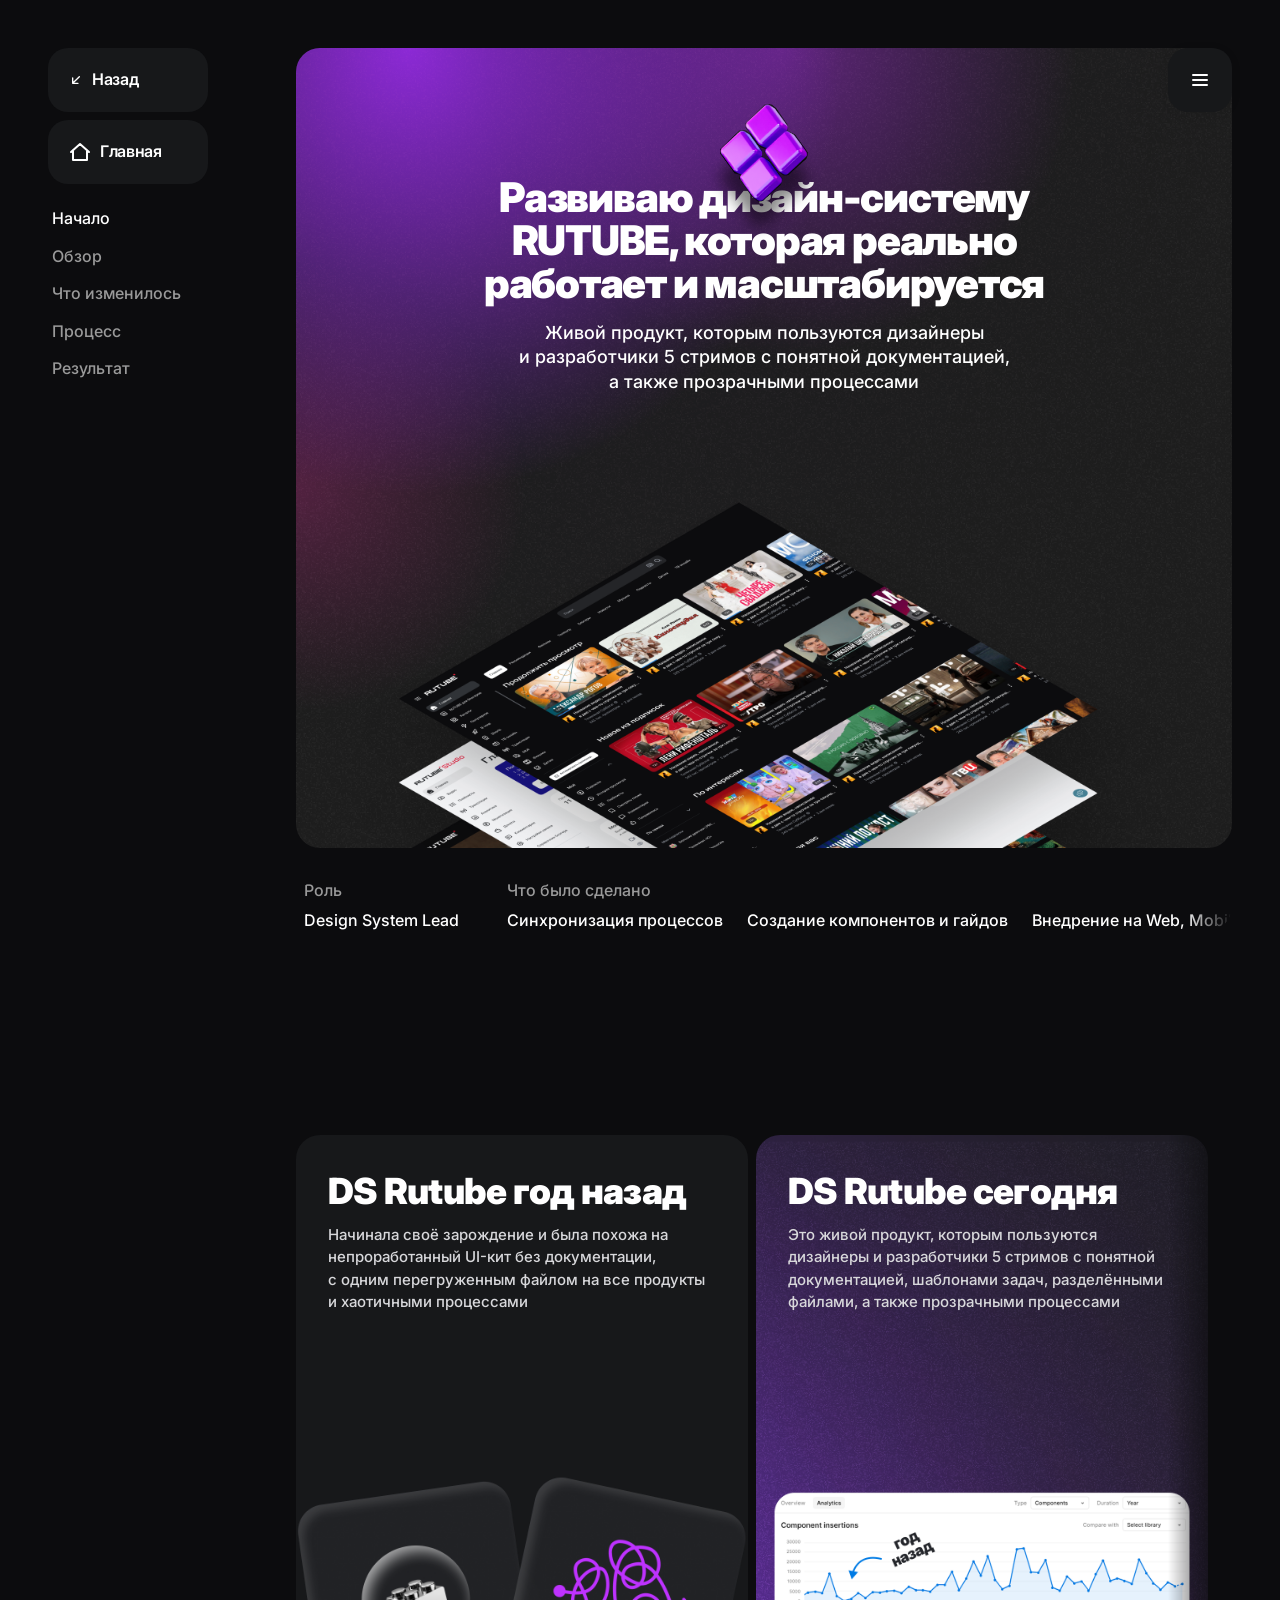
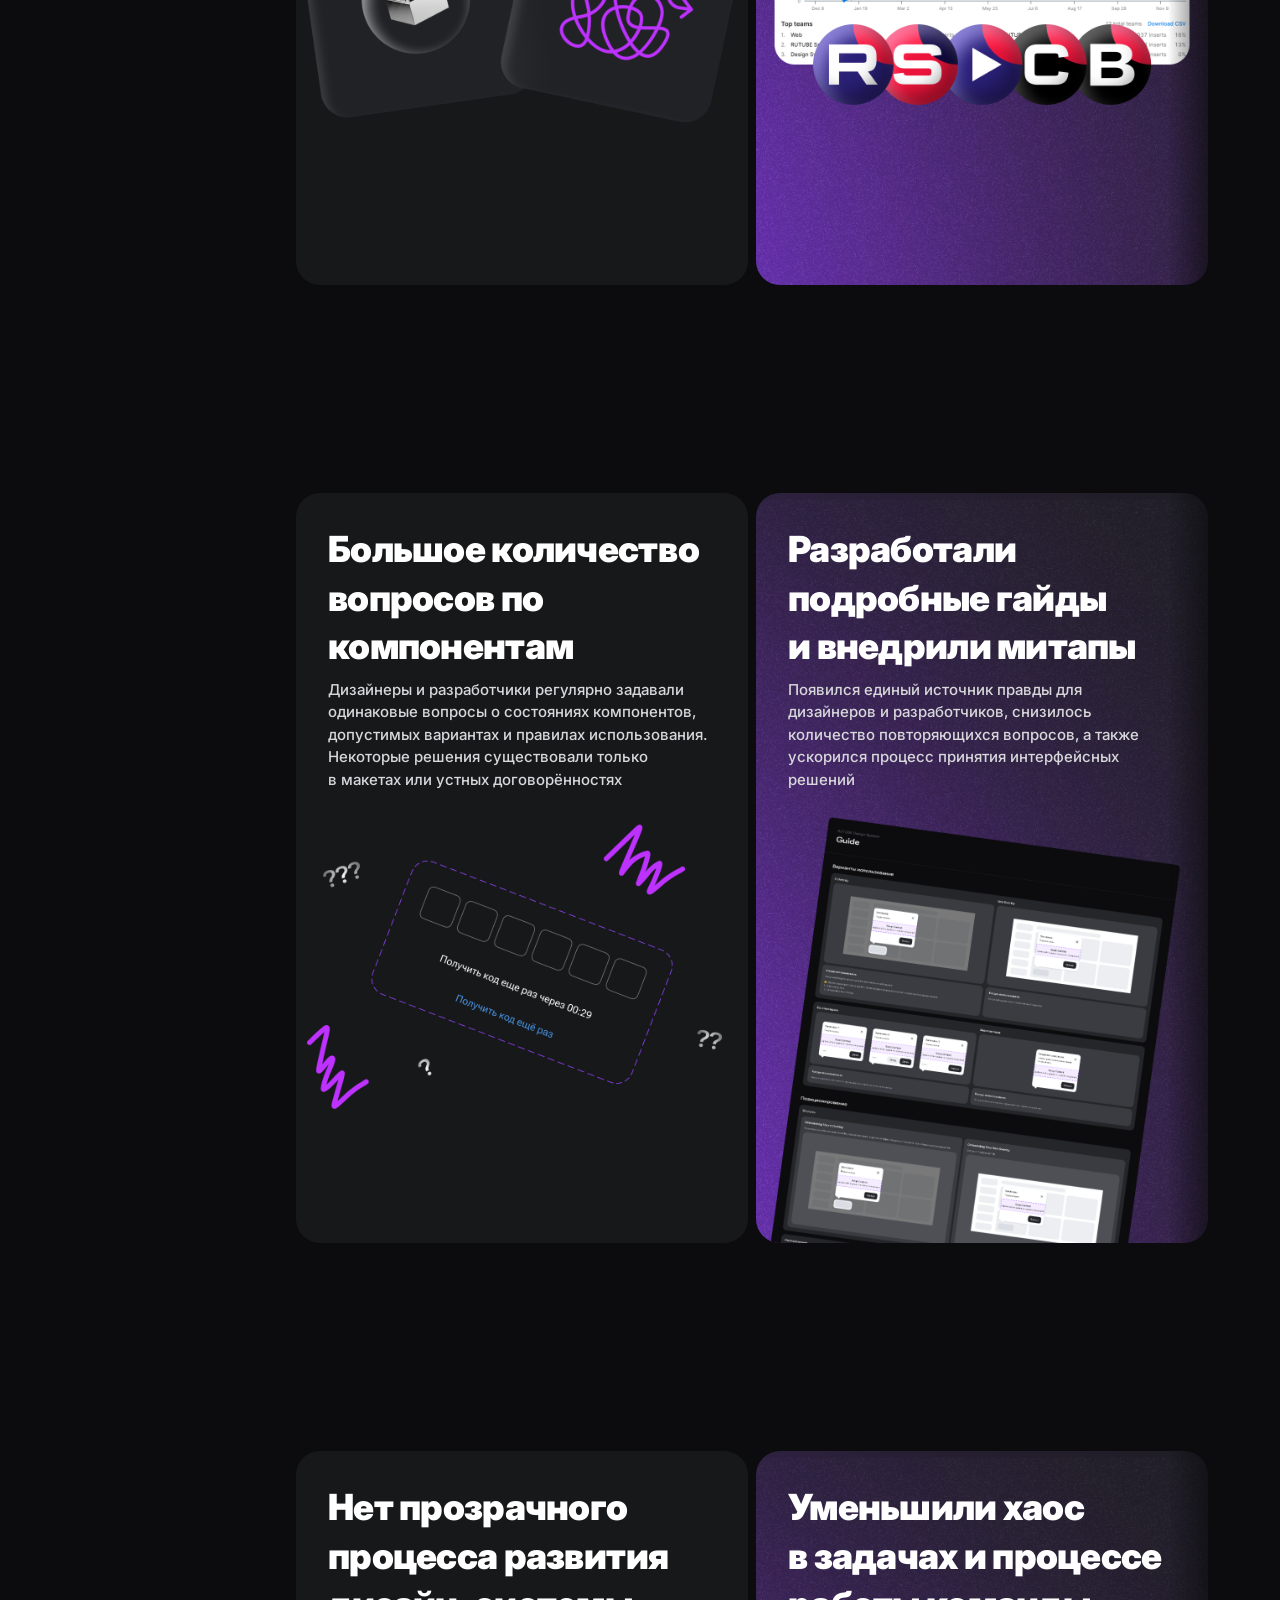
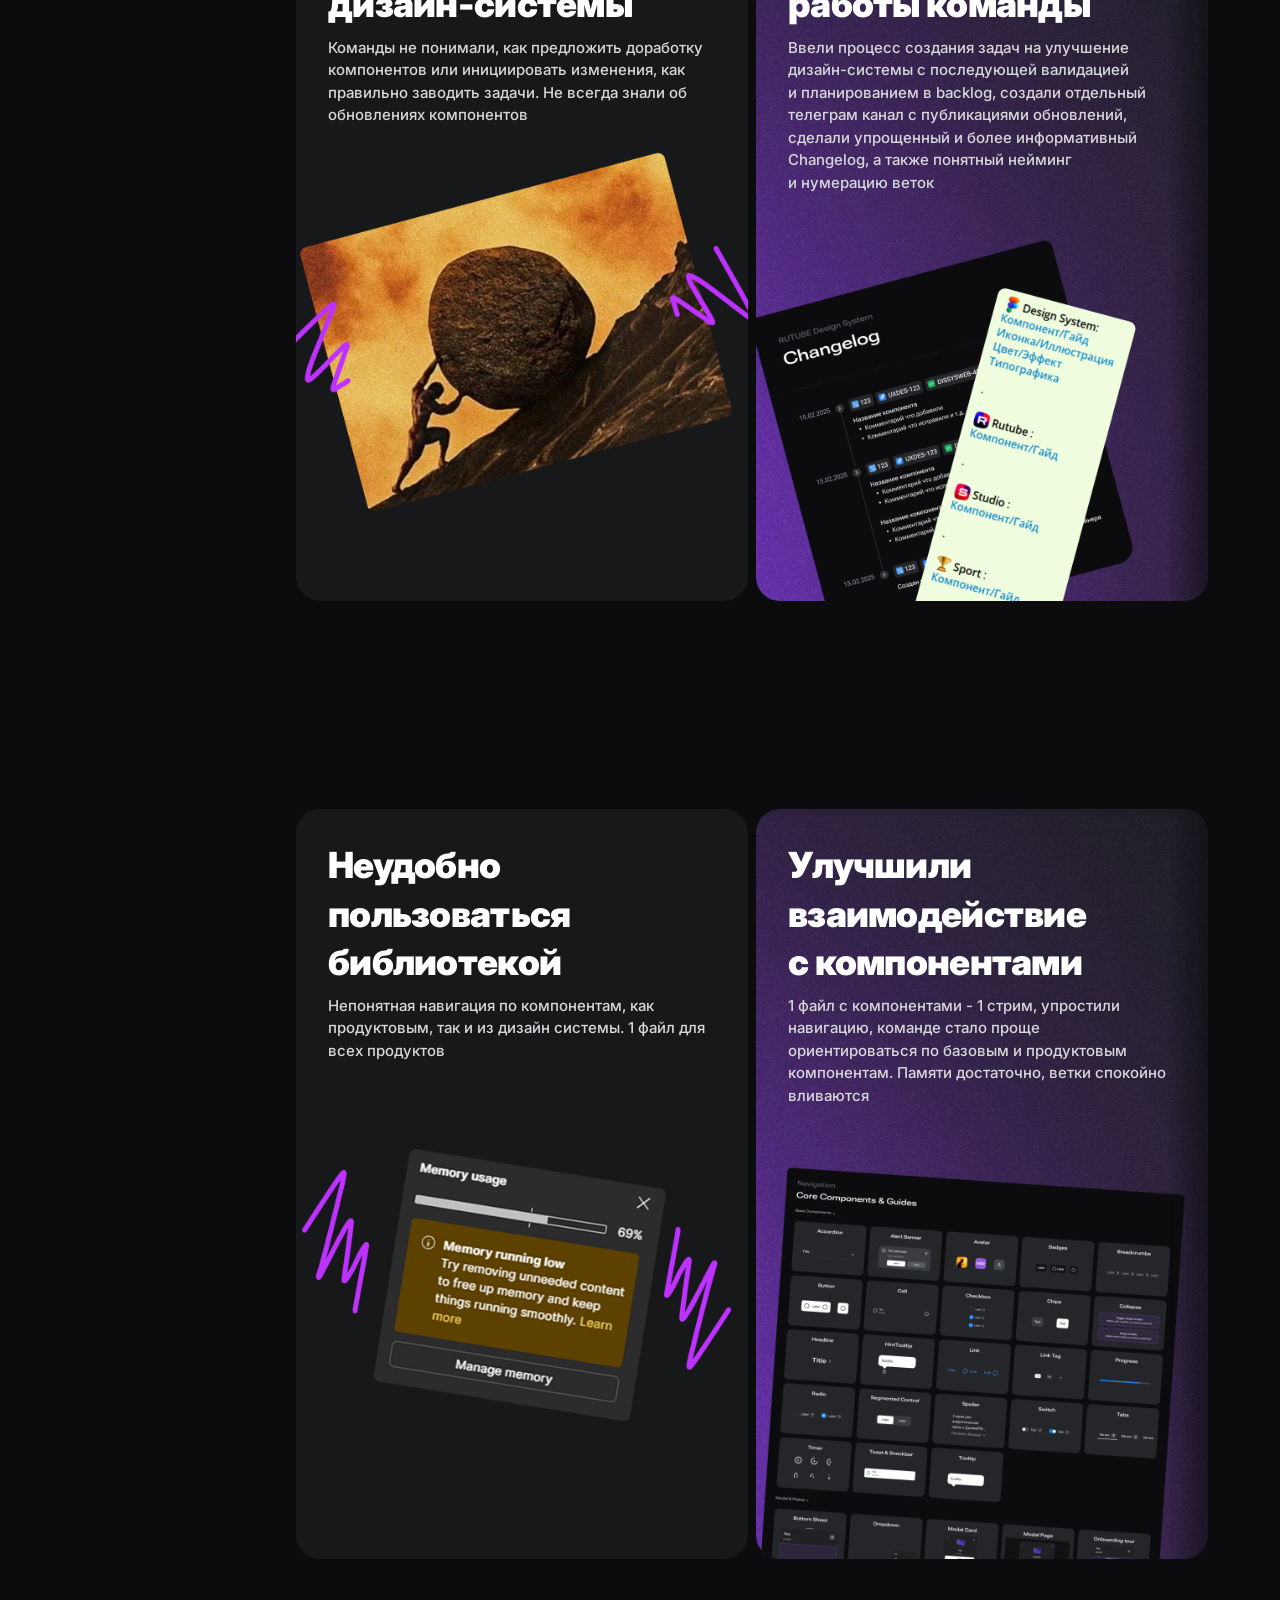
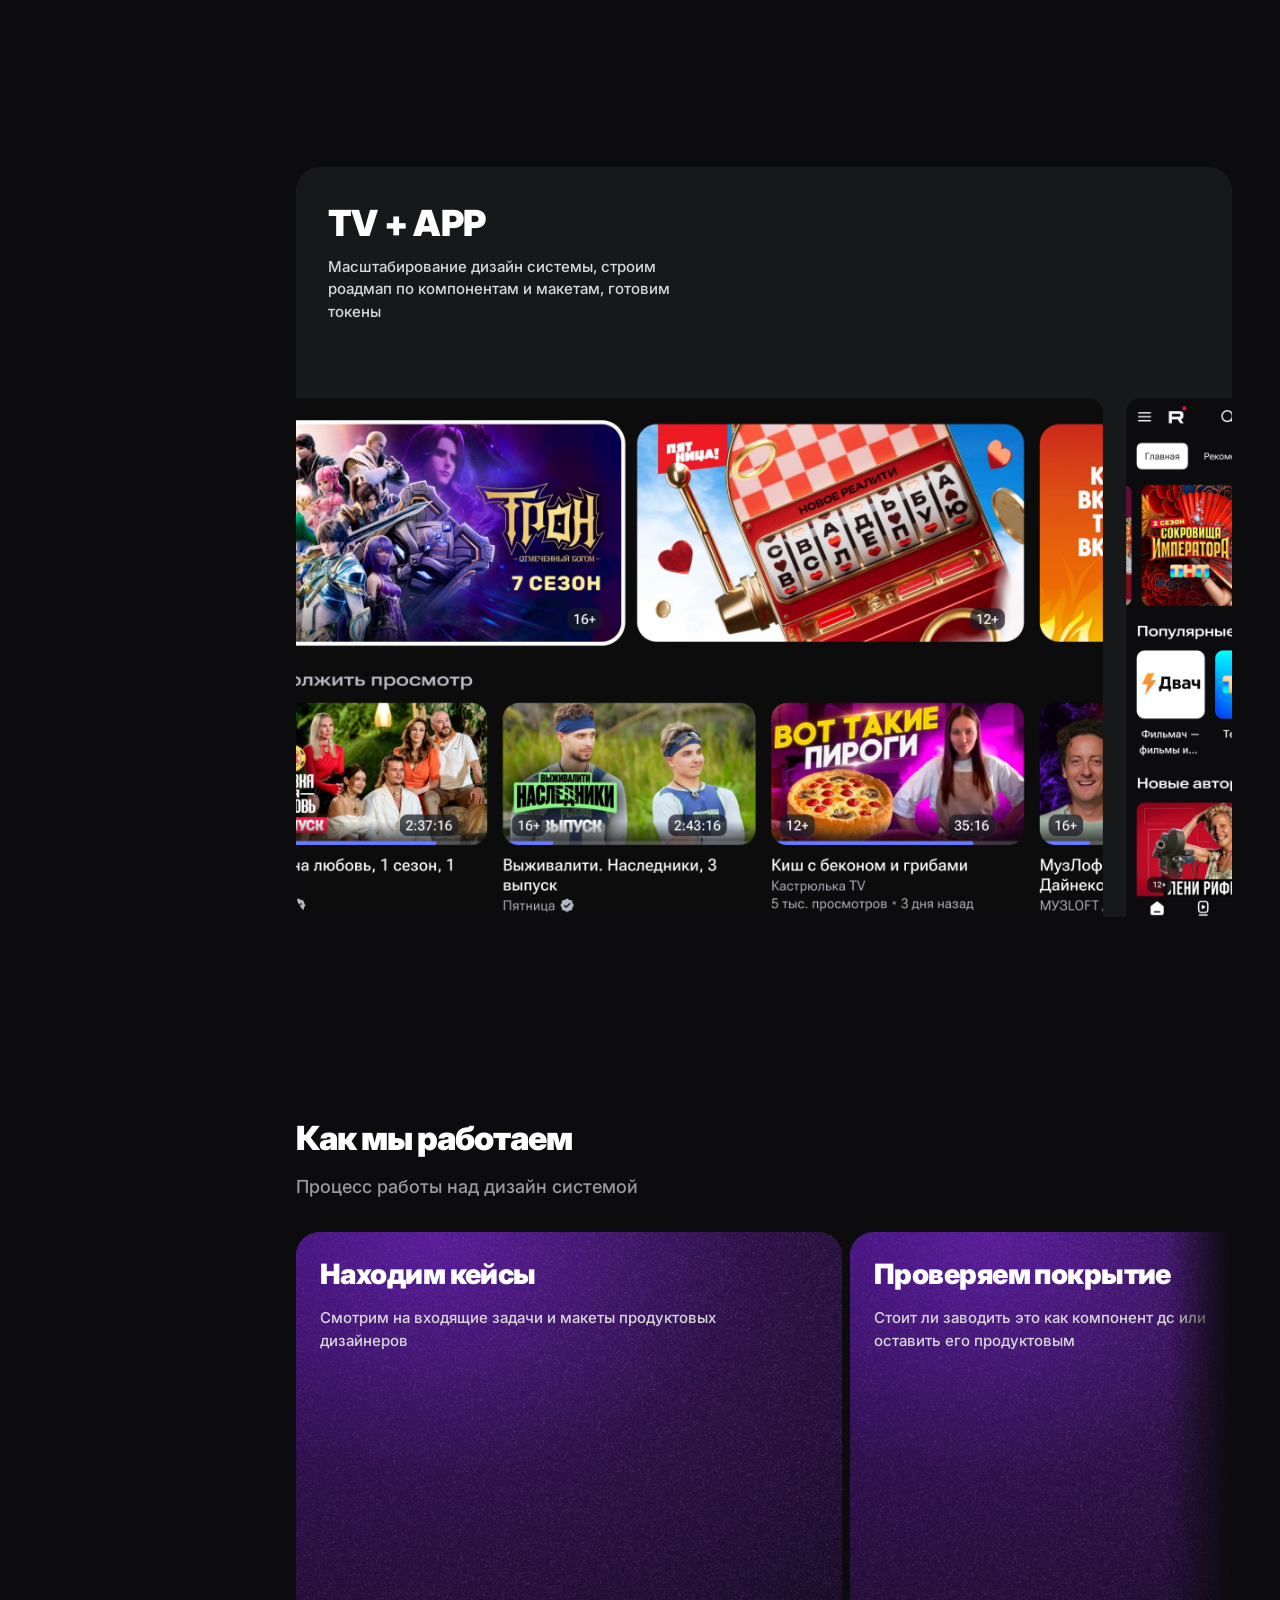
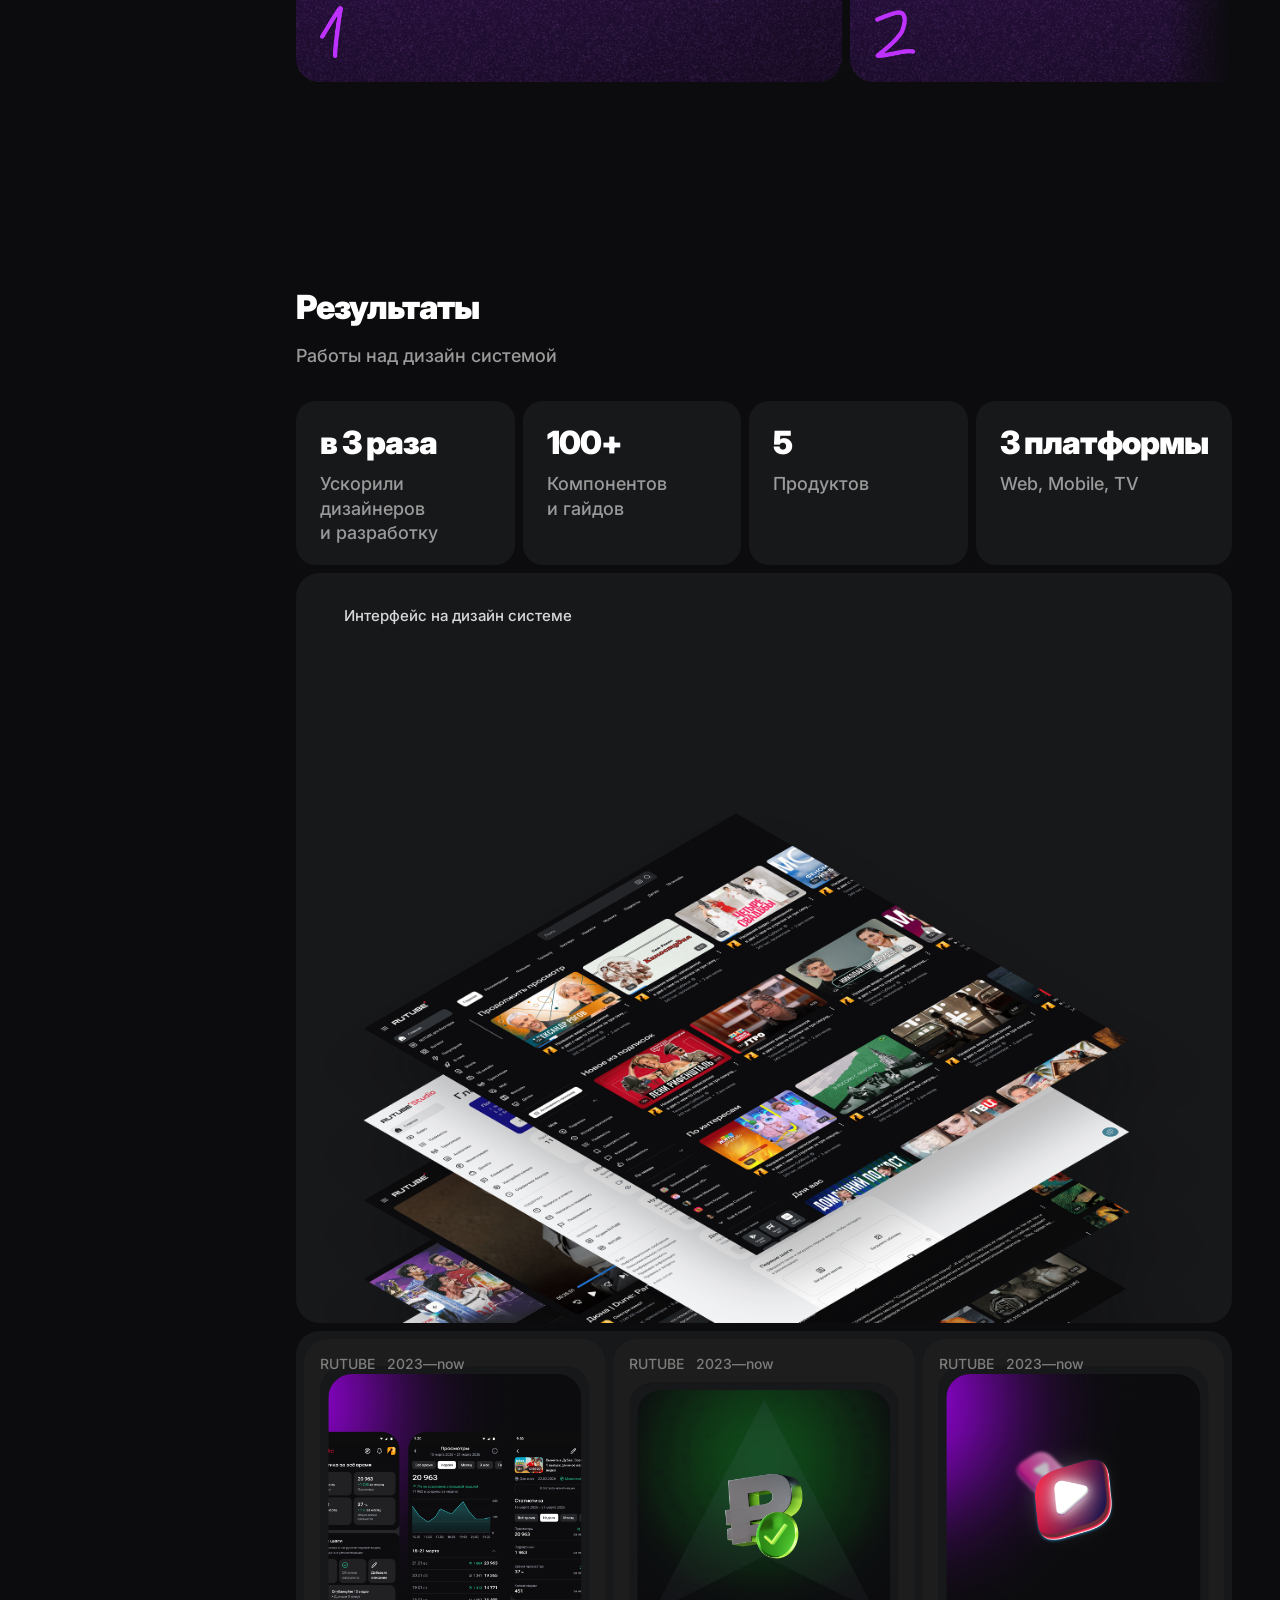
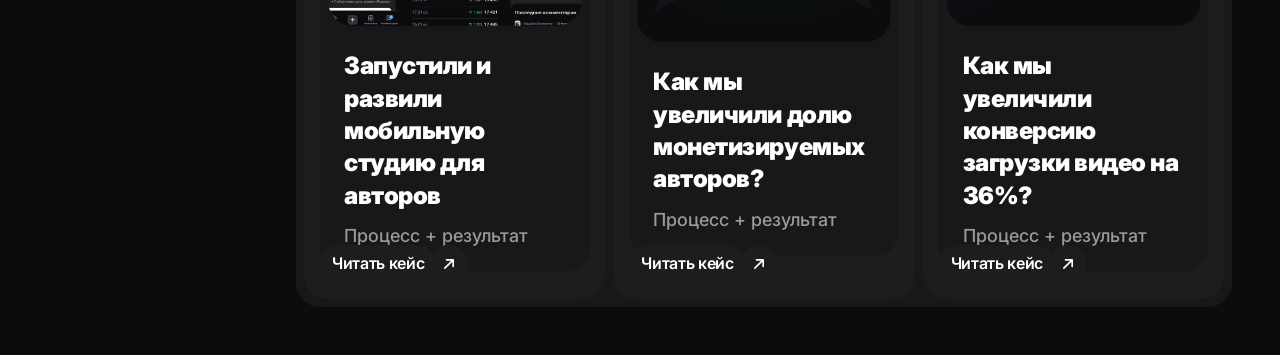
==== design-system.html @ b0f83e7e "Cache-bust styles.css and script.js Every page requests these two files with the same URL forever, s" ====
<!doctype html>
<html lang="ru">
<head>
<meta charset="UTF-8">
<meta name="viewport" content="width=device-width, initial-scale=1.0">
<title>Дизайн-система — Artem Timofeev</title>
<link rel="preconnect" href="https://fonts.googleapis.com">
<link rel="preconnect" href="https://fonts.gstatic.com" crossorigin>
<link href="https://fonts.googleapis.com/css2?family=Inter:wght@500;600;800;900&display=swap" rel="stylesheet">
<link rel="stylesheet" href="styles.css?v=8fe42ce">
</head>
<body class="ds-page">

<div class="layout">

  <nav class="subnav">
    <a class="nav-btn" href="javascript:history.back()">
      <svg class="icon-arrow" style="transform:rotate(180deg)" viewBox="0 0 24 24" fill="none"><path d="M7 17L17 7M17 7H9M17 7V15" stroke="currentColor" stroke-width="2" stroke-linecap="round" stroke-linejoin="round"/></svg>
      Назад
    </a>
    <a class="nav-btn" href="index.html">
      <svg width="24" height="24" viewBox="0 0 24 24" fill="none"><path d="M3 12L12 4L21 12M5 10V20H19V10" stroke="currentColor" stroke-width="2" stroke-linecap="round" stroke-linejoin="round"/></svg>
      Главная
    </a>
    <div class="toc">
      <a href="#nachalo" class="is-active">Начало</a>
      <a href="#overview">Обзор</a>
      <a href="#problems">Что изменилось</a>
      <a href="#process">Процесс</a>
      <a href="#result">Результат</a>
    </div>
  </nav>

  <div class="case-header">
    <div class="case-header__icon"><img src="assets/Case_Design system_Icon.png" alt=""></div>
    <div>
      <div class="case-header__title">Дизайн-система</div>
      <div class="case-header__subtitle">Кейс</div>
    </div>
  </div>

  <button class="menu-fab" id="menuFab" aria-label="Открыть меню"><span></span></button>

  <main class="content subpage">

    <section class="hero case-hero ds" id="nachalo">
      <div class="hero__text">
        <img class="case-hero__logo" src="assets/Component.png" alt="">
        <h1>Развиваю дизайн-систему RUTUBE, которая реально работает и масштабируется</h1>
        <p class="sub">Живой продукт, которым пользуются дизайнеры и разработчики 5 стримов с понятной документацией, а также прозрачными процессами</p>
      </div>
      <img class="case-hero__preview" src="assets/Превью первый блок.png" alt="RUTUBE — интерфейс на дизайн-системе">
    </section>

    <section class="info-row plain">
      <div class="info-col">
        <span>Роль</span>
        <b>Design System Lead</b>
      </div>
      <div class="info-col">
        <span>Что было сделано</span>
        <div class="tags">
          <b>Синхронизация процессов</b>
          <b>Создание компонентов и гайдов</b>
          <b>Внедрение на Web, Mobile, TV</b>
        </div>
      </div>
      <div class="info-col">
        <span>Аудитория</span>
        <b>Команды дизайна и разработки</b>
      </div>
    </section>

    <div class="compare-panels card-slider block-gap" id="overview">
      <div class="panel">
        <h3>DS Rutube год назад</h3>
        <p>Начинала своё зарождение и была похожа на непроработанный UI-кит без документации, с одним перегруженным файлом на все продукты и хаотичными процессами</p>
        <img src="assets/DS Rutube год назад.png" alt="">
      </div>
      <div class="panel violet">
        <h3>DS Rutube сегодня</h3>
        <p>Это живой продукт, которым пользуются дизайнеры и разработчики 5 стримов с понятной документацией, шаблонами задач, разделёнными файлами, а также прозрачными процессами</p>
        <img src="assets/DS Rutube сегодня.png" data-en-src="assets/DS Rutube сегодня_1_eng.png" alt="">
      </div>
    </div>

    <div class="compare-panels card-slider block-gap" id="problems">
      <div class="panel dark">
        <h3>Большое количество вопросов по компонентам</h3>
        <p>Дизайнеры и разработчики регулярно задавали одинаковые вопросы о состояниях компонентов, допустимых вариантах и правилах использования. Некоторые решения существовали только в макетах или устных договорённостях</p>
        <img src="assets/Большое количество вопросов по компонентам.png" alt="">
      </div>
      <div class="panel violet">
        <h3>Разработали подробные гайды и внедрили митапы</h3>
        <p>Появился единый источник правды для дизайнеров и разработчиков, снизилось количество повторяющихся вопросов, а также ускорился процесс принятия интерфейсных решений</p>
        <img src="assets/Разработали подробные гайды и внедрили митапы.png" alt="">
      </div>
    </div>

    <div class="compare-panels card-slider block-gap">
      <div class="panel dark">
        <h3>Нет прозрачного процесса развития дизайн-системы</h3>
        <p>Команды не понимали, как предложить доработку компонентов или инициировать изменения, как правильно заводить задачи. Не всегда знали об обновлениях компонентов</p>
        <img src="assets/Нет прозрачного процесса развития дизайн-системы.png" alt="">
      </div>
      <div class="panel violet">
        <h3>Уменьшили хаос в задачах и процессе работы команды</h3>
        <p>Ввели процесс создания задач на улучшение дизайн-системы с последующей валидацией и планированием в backlog, создали отдельный телеграм канал с публикациями обновлений, сделали упрощенный и более информативный Changelog, а также понятный нейминг и нумерацию веток</p>
        <img src="assets/Уменьшили хаос в задачах и процессе работы команды.png" alt="">
      </div>
    </div>

    <div class="compare-panels card-slider block-gap">
      <div class="panel dark">
        <h3>Неудобно пользоваться библиотекой</h3>
        <p>Непонятная навигация по компонентам, как продуктовым, так и из дизайн системы. 1 файл для всех продуктов</p>
        <img src="assets/Неудобно пользоваться библиотекой.png" alt="">
      </div>
      <div class="panel violet">
        <h3>Улучшили взаимодействие с компонентами</h3>
        <p>1 файл с компонентами - 1 стрим, упростили навигацию, команде стало проще ориентироваться по базовым и продуктовым компонентам. Памяти достаточно, ветки спокойно вливаются</p>
        <img src="assets/Улучшили взаимодействие с компонентами.png" alt="">
      </div>
    </div>

    <div class="compare-panels block-gap">
      <div class="panel tv">
        <h3>TV + APP</h3>
        <p>Масштабирование дизайн системы, строим роадмап по компонентам и макетам, готовим токены</p>
        <img src="assets/TV + APP.png" data-en-src="assets/TV + APP_eng.png" alt="">
      </div>
    </div>

    <section class="card plain block-gap" id="process">
      <div class="card__text">
        <h2>Как мы работаем</h2>
        <p class="lede" style="margin-bottom:0">Процесс работы над дизайн системой</p>
      </div>
    </section>

    <div class="flow-cards card-slider" style="margin-top:24px">
      <div class="flow-card">
        <h3>Находим кейсы</h3>
        <p>Смотрим на входящие задачи и макеты продуктовых дизайнеров</p>
        <img class="flow-card__num" src="assets/One.png" alt="1">
      </div>
      <div class="flow-card">
        <h3>Проверяем покрытие</h3>
        <p>Стоит ли заводить это как компонент дс или оставить его продуктовым</p>
        <img class="flow-card__num" src="assets/Two.png" alt="2">
      </div>
      <div class="flow-card">
        <h3>Думаем над решением</h3>
        <p>Обсуждаем и оцениваем требования к компоненту по сложности/срокам</p>
        <img class="flow-card__num" src="assets/Three.png" alt="3">
      </div>
      <div class="flow-card">
        <h3>Драфт компонента</h3>
        <p>Создаем ветку с первичной структурой и гайдом компонента</p>
        <img class="flow-card__num" src="assets/Four.png" alt="4">
      </div>
      <div class="flow-card">
        <h3>Брейншторм</h3>
        <p>Обсуждаем с разработкой нюансы и технические ограничения</p>
        <img class="flow-card__num" src="assets/Five.png" alt="5">
      </div>
      <div class="flow-card">
        <h3>Релиз</h3>
        <p>Публикуем компонент и новость о его создании/изменении</p>
        <img class="flow-card__num" src="assets/Six.png" alt="6">
      </div>
      <div class="flow-card">
        <h3>Ревью и анализ</h3>
        <p>Смотрим на корректность использования компонента</p>
        <img class="flow-card__num" src="assets/Seven.png" alt="7">
      </div>
    </div>

    <section class="card plain block-gap" id="result">
      <div class="card__text">
        <h2>Результаты</h2>
        <p class="lede" style="margin-bottom:0">Работы над дизайн системой</p>
      </div>
    </section>

    <div class="stat-row tiles dark" style="margin-top:24px">
      <div class="stat"><b>в 3 раза</b><span>Ускорили дизайнеров и разработку</span></div>
      <div class="stat"><b>100+</b><span>Компонентов и гайдов</span></div>
      <div class="stat"><b>5</b><span>Продуктов</span></div>
      <div class="stat"><b>3 платформы</b><span>Web, Mobile, TV</span></div>
    </div>

    <div class="compare-panels result-preview">
      <div class="panel tv">
        <p class="funnel__label" style="margin:0">Интерфейс на дизайн системе</p>
        <img src="assets/Превью последний блок.png" alt="">
      </div>
    </div>

    <section class="card">
      <div class="teaser-row">
        <div class="teaser-card">
          <div class="teaser-card__meta"><span>RUTUBE</span><span>2023—now</span></div>
          <div class="teaser-card__inner">
            <div class="teaser-card__media"><img src="assets/Mobile studio_Thumbnail.png" alt=""></div>
            <div>
              <h4>Запустили и развили мобильную студию для авторов</h4>
              <p class="desc" style="margin-top:12px">Процесс + результат</p>
            </div>
          </div>
          <div class="teaser-card__cta">
            <a class="btn-pill" href="studio.html">
              <span class="pill">Читать кейс</span>
              <span class="pill-icon"><svg width="20" height="20" viewBox="0 0 24 24" fill="none"><path d="M7 17L17 7M17 7H9M17 7V15" stroke="currentColor" stroke-width="2" stroke-linecap="round" stroke-linejoin="round"/></svg></span>
            </a>
          </div>
        </div>
        <div class="teaser-card">
          <div class="teaser-card__meta"><span>RUTUBE</span><span>2023—now</span></div>
          <div class="teaser-card__inner">
            <div class="teaser-card__media"><img src="assets/Monetisation_Thumbnail.png" alt=""></div>
            <div>
              <h4>Как мы увеличили долю монетизируемых авторов?</h4>
              <p class="desc" style="margin-top:12px">Процесс + результат</p>
            </div>
          </div>
          <div class="teaser-card__cta">
            <a class="btn-pill" href="monetization.html">
              <span class="pill">Читать кейс</span>
              <span class="pill-icon"><svg width="20" height="20" viewBox="0 0 24 24" fill="none"><path d="M7 17L17 7M17 7H9M17 7V15" stroke="currentColor" stroke-width="2" stroke-linecap="round" stroke-linejoin="round"/></svg></span>
            </a>
          </div>
        </div>
        <div class="teaser-card">
          <div class="teaser-card__meta"><span>RUTUBE</span><span>2023—now</span></div>
          <div class="teaser-card__inner">
            <div class="teaser-card__media"><img src="assets/Video_Thumbnail.png" alt=""></div>
            <div>
              <h4>Как мы увеличили конверсию загрузки видео на 36%?</h4>
              <p class="desc" style="margin-top:12px">Процесс + результат</p>
            </div>
          </div>
          <div class="teaser-card__cta">
            <a class="btn-pill" href="video.html">
              <span class="pill">Читать кейс</span>
              <span class="pill-icon"><svg width="20" height="20" viewBox="0 0 24 24" fill="none"><path d="M7 17L17 7M17 7H9M17 7V15" stroke="currentColor" stroke-width="2" stroke-linecap="round" stroke-linejoin="round"/></svg></span>
            </a>
          </div>
        </div>
      </div>
</section>

  </main>
</div>

<div class="case-modal-overlay" id="caseOverlay"></div>
<div class="case-modal" id="caseModal">
  <button class="case-modal__close" id="caseClose" aria-label="Закрыть">✕</button>
  <div class="case-modal__panel">
    <div class="case-modal__header">
      <div class="case-modal__icon"><img src="assets/Case_Design system_Icon.png" alt=""></div>
      <div>
        <div class="case-modal__title">Дизайн-система</div>
        <div class="case-modal__subtitle">Кейс</div>
      </div>
      <div class="case-modal__lang">
        <button class="active" data-lang="ru">RU</button>
        <button data-lang="en">EN</button>
      </div>
    </div>
    <nav class="case-modal__toc">
      <a href="#nachalo" class="is-active">Начало</a>
      <a href="#overview">Обзор</a>
      <a href="#problems">Что изменилось</a>
      <a href="#process">Процесс</a>
      <a href="#result">Результат</a>
      <a href="index.html">Главная</a>
    </nav>
    <div class="case-modal__profile">
      <div class="profile-card" style="padding:4px 0">
        <div class="profile-card__avatar"><img src="assets/Avatar.png" alt="Artem Timofeev"></div>
        <div class="profile-card__role">Product designer</div>
        <div class="profile-card__name">Artem Timofeev</div>
      </div>
      <div class="sidebar-list">
        <div class="exp-row">
          <div class="exp-row__icon"><img src="assets/Work_1.png" alt=""></div>
          <div class="exp-row__meta"><div class="exp-row__period">Your company</div><div class="exp-row__title">Design related</div></div>
        </div>
        <div class="exp-row">
          <div class="exp-row__icon"><img src="assets/Work_2.png" alt="Rutube"></div>
          <div class="exp-row__meta"><div class="exp-row__period">Rutube 2025 — Now</div><div class="exp-row__title">Lead DS designer</div></div>
        </div>
        <div class="exp-row">
          <div class="exp-row__icon"><img src="assets/Work_2.png" alt="Rutube"></div>
          <div class="exp-row__meta"><div class="exp-row__period">Rutube 2023 — 2025</div><div class="exp-row__title">Senior designer</div></div>
        </div>
        <div class="exp-row">
          <div class="exp-row__icon"><img src="assets/Work_3.png" alt="Bay of sea"></div>
          <div class="exp-row__meta"><div class="exp-row__period">Bay of sea 2022 — 2023</div><div class="exp-row__title">Studio owner</div></div>
        </div>
        <div class="exp-row">
          <div class="exp-row__icon"><img src="assets/Work_4.png" alt="Freelance"></div>
          <div class="exp-row__meta"><div class="exp-row__period">Freelance 2019 — now</div><div class="exp-row__title">Designer</div></div>
        </div>
        <div class="sidebar-links">
          <a href="https://t.me/artemmtimofeev" target="_blank" rel="noopener">Contact <svg class="icon-arrow" viewBox="0 0 24 24" fill="none"><path d="M7 17L17 7M17 7H9M17 7V15" stroke="currentColor" stroke-width="2" stroke-linecap="round" stroke-linejoin="round"/></svg></a>
          <a href="https://www.linkedin.com/in/artemmtimofeev/?locale=ru" target="_blank" rel="noopener">Linkedin <svg class="icon-arrow" viewBox="0 0 24 24" fill="none"><path d="M7 17L17 7M17 7H9M17 7V15" stroke="currentColor" stroke-width="2" stroke-linecap="round" stroke-linejoin="round"/></svg></a>
          <a href="https://hirehi.ru/resume/7KIi3SW5td" target="_blank" rel="noopener">CV <svg class="icon-arrow" viewBox="0 0 24 24" fill="none"><path d="M7 17L17 7M17 7H9M17 7V15" stroke="currentColor" stroke-width="2" stroke-linecap="round" stroke-linejoin="round"/></svg></a>
        </div>
      </div>
    </div>
  </div>
</div>

<script src="script.js?v=8fe42ce"></script>
</body>
</html>
---- styles.css ----
/* ==========================================================================
   Folio — Design tokens
   ========================================================================== */
:root{
  --bg: #f6f6f6;
  --surface: #ffffff;
  --surface-2: #eeeeee;
  --ink: #24262b;
  --muted: #9a9a9a;
  --dark: #17181a;
  --dark-2: #1d1d1e;
  --accent-pink: #eb2e9f;
  --accent-blue: #4f7dff;
  --accent-yellow: #fec901;
  --accent-green: #22c57a;

  --radius-xl: 32px;
  --radius-lg: 24px;
  --radius-md: 20px;
  --radius-sm: 12px;
  --radius-pill: 999px;

  --gap: 8px;
  --pad: 32px;

  --sidebar-w: 398px;
  --fab-size: 64px;
  --side-margin: 48px;
  --sidebar-gap: 8px;

  --content-max: 1418px;

  --ff-display: 'Inter', system-ui, sans-serif;
  --ff-body: 'Inter', system-ui, sans-serif;
}

*{ box-sizing: border-box; }
html{ scroll-behavior: smooth; }
html, body{ max-width:100%; overflow-x:hidden; }
body{
  margin:0;
  background: var(--bg);
  color: var(--ink);
  font-family: var(--ff-body);
  font-weight: 500;
  line-height: 1.35;
  -webkit-font-smoothing: antialiased;
}
/* Modifier: page-wide dark theme (design-system.html) */
body.ds-page{
  background:#0c0c0e;
  color:#fff;
}
body.ds-page .card:not(.plain){ background: var(--dark); }
body.ds-page .teaser-card{ background: var(--dark-2); }
body.ds-page .teaser-card__inner{ background: var(--dark); }
body.ds-page .teaser-card .pill, body.ds-page .teaser-card .pill-icon{ background:var(--dark-2); color:#fff; }
body.ds-page .teaser-card:hover .pill, body.ds-page .teaser-card:hover .pill-icon{ background:#fff; color:var(--ink); }
body.ds-page .case-modal__close{ background:var(--dark-2); color:#fff; }

/* Fixed top bar + burger menu + case-modal — dark theme on design-system.html */
body.ds-page .subnav .nav-btn{ background: var(--dark); color:#fff; }
body.ds-page .subnav .toc a:hover, body.ds-page .subnav .toc a.is-active{ color:#fff; }
body.ds-page .case-header{ background: rgba(12,12,14,.82); color:#fff; }
body.ds-page .case-header__subtitle{ color:#9a9a9a; }
body.ds-page .menu-fab{ background: var(--dark); }
body.ds-page .menu-fab span, body.ds-page .menu-fab span::before, body.ds-page .menu-fab span::after{ background:#fff; }
body.ds-page .case-modal__panel{ background: var(--dark); color:#fff; }
body.ds-page .case-modal__subtitle{ color:#9a9a9a; }
body.ds-page .case-modal__lang button{ color:#9a9a9a; }
body.ds-page .case-modal__lang button.active{ color:#fff; }
body.ds-page .case-modal__toc a{ background: var(--dark-2); color:#9a9a9a; }
body.ds-page .case-modal__toc a:hover, body.ds-page .case-modal__toc a.is-active{ color:#fff; }
body.ds-page .case-modal__profile .profile-card__role{ color:#9a9a9a; }
body.ds-page .case-modal__profile .exp-row{ background: var(--dark-2); color:#fff; }
body.ds-page .case-modal__profile .exp-row__period{ color:#9a9a9a; }
body.ds-page .case-modal__profile .sidebar-links a{ background: var(--dark-2); color:#fff; }
body.ds-page .case-modal__profile .sidebar-links a:hover{ background:#fff; color:var(--ink); }
}
img{ max-width:100%; display:block; }
a{ color:inherit; text-decoration:none; }
button{ font-family:inherit; }

::selection{ background: var(--accent-pink); color:#fff; }

@media (prefers-reduced-motion: reduce){
  html{ scroll-behavior:auto; }
  *{ animation-duration:.001ms !important; transition-duration:.001ms !important; }
}

/* ==========================================================================
   Layout — sidebar (left, fixed) + main content + menu fab (right, fixed)
   ========================================================================== */
.layout{
  position: relative;
  min-height: 100vh;
  padding: var(--side-margin);
  display: block;
}

.sidebar{
  position: fixed;
  top: var(--side-margin);
  left: var(--side-margin);
  width: var(--sidebar-w);
  max-height: calc(100vh - (var(--side-margin) * 2));
  overflow-y: auto;
  z-index: 40;
  scrollbar-width: thin;
}
.sidebar::-webkit-scrollbar{ width:4px; }
.sidebar::-webkit-scrollbar-thumb{ background: #ddd; border-radius: 4px; }

.profile-burger{
  display:none;
}

.profile-overlay{
  position:fixed; inset:0; background:rgba(0,0,0,.4);
  z-index:75; opacity:0; pointer-events:none; transition:opacity .3s ease;
}
.profile-overlay.is-open{ opacity:1; pointer-events:auto; }

.profile-modal{
  position:fixed; left:50%; top:50%;
  transform: translate(-50%,-48%) scale(.97);
  width:min(440px, calc(100vw - 24px));
  z-index:80;
  display:flex; flex-direction:column; align-items:flex-end; gap:8px;
  opacity:0; pointer-events:none;
  transition: opacity .3s ease, transform .3s ease;
}
.profile-modal.is-open{
  opacity:1; pointer-events:auto;
  transform: translate(-50%,-50%) scale(1);
}
.profile-modal__close{
  width:48px; height:48px; border-radius:50%; flex-shrink:0;
  background:#fff; border:none; cursor:pointer;
  font-size:18px; color:var(--ink);
  box-shadow: 0 4px 16px rgba(0,0,0,.12);
  display:flex; align-items:center; justify-content:center;
}
.profile-modal__panel{
  width:100%;
  max-height: calc(100vh - 110px); overflow-y:auto;
  background:var(--bg); padding:16px; border-radius:24px;
  box-shadow: 0 24px 80px rgba(0,0,0,.25);
  display:flex; flex-direction:column; gap:8px;
}
.profile-modal .sidebar-list,
.profile-modal .sidebar-links{ display:flex !important; }
.profile-modal .profile-card{
  display:grid !important;
  grid-template-columns: 56px 1fr auto;
  column-gap:14px;
  row-gap:0;
  align-items:center;
  justify-content:start;
  text-align:left !important;
  padding:4px 0;
}
.profile-modal .profile-card__avatar{ width:56px; height:56px; border-radius:14px; grid-row:1 / span 2; margin-bottom:0; }
.profile-modal .profile-card__name{ grid-column:2; grid-row:1; align-self:end; font-size:16px; }
.profile-modal .profile-card__role{ grid-column:2; grid-row:2; align-self:start; font-size:13px; }
.profile-modal .profile-card__lang{
  display:flex !important; position:static; margin:0;
  grid-column:3; grid-row:1 / span 2; align-self:center;
}

/* 7. Smooth language switch */
body{ transition: opacity .2s ease; }
body.lang-switching{ opacity:0; }

.profile-card{
  display:flex;
  flex-direction:column;
  align-items:center;
  gap:2px;
  padding: 16px 0 12px;
  text-align:center;
}
.profile-card__avatar{ margin-bottom:10px; }
.profile-card__avatar{
  width:80px; height:80px;
  border-radius: 18px;
  background: transparent;
  position:relative;
  overflow:hidden;
  flex-shrink:0;
}
.profile-card__avatar img{ width:100%; height:100%; object-fit:cover; }
.profile-card__lang{
  position:absolute; top:24px; left:0;
  display:flex; gap:8px; font-size:10px; font-weight:500;
}
.profile-card__lang button{
  border:none; background:none; padding:0; cursor:pointer;
  color: var(--muted); font: inherit; font-size: 10px;
}
.profile-card__lang button.active{ color: var(--ink); }
.profile-card__role{ color:var(--muted); font-size:14px; }
.profile-card__name{ font-weight:600; font-size:16px; letter-spacing:-.02em; }

.sidebar-list{
  display:flex; flex-direction:column; gap:8px;
}
.exp-row{
  background: var(--surface);
  border-radius: var(--radius-md);
  padding:16px;
  height:72px;
  display:flex; gap:12px; align-items:center;
}
.exp-row__icon{
  width:40px; height:40px; border-radius:10px;
  background: transparent;
  flex-shrink:0;
  display:flex; align-items:center; justify-content:center;
  font-size:16px;
  overflow:hidden;
}
.exp-row__icon img{ width:40px; height:40px; object-fit:cover; border-radius:10px; }
.exp-row__meta{ min-width:0; }
.exp-row__period{ color:var(--muted); font-size:14px; line-height:19px; }
.exp-row__title{ font-weight:600; font-size:16px; line-height:16px; letter-spacing:-.02em; margin-top:4px; }

.sidebar-links{
  display:flex; gap:10px; margin-top:2px;
}
.sidebar-links.single a{ flex:none; width:100%; }
.sidebar-links a{
  flex:1;
  background: var(--surface);
  border-radius: var(--radius-md);
  height:64px;
  display:flex; align-items:center; justify-content:center; gap:8px;
  font-weight:600; font-size:16px; letter-spacing:-.02em;
  transition: background .15s ease;
}
.sidebar-links a{ transition: background .25s ease, color .25s ease; }
.sidebar-links a:hover{ background: var(--dark); color:#fff; box-shadow:none; }

.icon-arrow{
  width:16px; height:16px; flex-shrink:0;
}

/* ==========================================================================
   Right fixed control — menu FAB
   ========================================================================== */
.menu-fab{
  position: fixed;
  top: var(--side-margin);
  right: var(--side-margin);
  width: var(--fab-size); height: var(--fab-size);
  border-radius: var(--radius-md);
  background: var(--surface);
  border:none; cursor:pointer;
  z-index: 60;
  display:flex; align-items:center; justify-content:center;
  box-shadow: 0 2px 12px rgba(0,0,0,.06);
  transition: transform .15s ease;
}
.menu-fab:hover{ transform: translateY(-2px); }
.menu-fab span{ display:block; width:16px; height:2px; background: var(--ink); border-radius:2px; position:relative; }
.menu-fab span::before, .menu-fab span::after{
  content:""; position:absolute; left:0; width:16px; height:2px; background:var(--ink); border-radius:2px;
}
.menu-fab span::before{ top:-5px; }
.menu-fab span::after{ top:5px; }

.nav-drawer{
  position: fixed;
  top:0; right:0; bottom:0;
  width: min(360px, 100vw);
  background: var(--dark-2);
  color:#fff;
  z-index: 70;
  padding: 24px;
  transform: translateX(100%);
  transition: transform .3s ease;
  display:flex; flex-direction:column;
}
.nav-drawer.is-open{ transform: translateX(0); }
.nav-drawer__close{
  align-self:flex-end;
  width:40px; height:40px; border-radius:12px;
  background: rgba(255,255,255,.08);
  border:none; color:#fff; font-size:18px; cursor:pointer;
  margin-bottom:32px;
}
.nav-drawer__eyebrow{ color:#9a9a9a; font-size:14px; margin-bottom:16px; }
.nav-drawer nav{ display:flex; flex-direction:column; gap:4px; }
.nav-drawer nav a{
  padding:14px 16px; border-radius:16px;
  font-weight:800; font-size:22px; letter-spacing:-.02em;
  transition: background .15s ease;
}
.nav-drawer nav a:hover, .nav-drawer nav a.is-active{ background: rgba(255,255,255,.08); }
.nav-drawer nav a.is-active{ color: var(--accent-yellow); }
.nav-drawer__footer{ margin-top:auto; color:#666; font-size:13px; }

.scrim{
  position:fixed; inset:0; background:rgba(0,0,0,.35);
  z-index:65; opacity:0; pointer-events:none; transition:opacity .3s ease;
}
.scrim.is-open{ opacity:1; pointer-events:auto; }

/* ==========================================================================
   Main content column
   ========================================================================== */
.content{
  max-width: var(--content-max);
  margin: 0 auto;
  margin-left: calc(var(--sidebar-w) + var(--side-margin) + var(--sidebar-gap));
  display:flex; flex-direction:column; gap:8px;
}
.content.subpage{
  margin-left: calc(var(--side-margin) + 160px + 40px);
}
@media (max-width:1024px){
  .content.subpage{ margin-left:0; }
}

/* ==========================================================================
   Hero (dark)
   ========================================================================== */
.hero{
  position:relative;
  overflow:hidden;
  background: #1d1d1d;
  border-radius: var(--radius-lg);
  padding: 8px;
  color:#fff;
  min-height: 639px;
  display:flex; flex-direction:column;
}
.hero::before{
  content:"";
  position:absolute; inset:0;
  background:
    radial-gradient(75% 90% at 12% 0%, rgba(150,45,230,.9), transparent 62%),
    radial-gradient(45% 55% at 52% 0%, rgba(190,50,255,.4), transparent 70%),
    radial-gradient(35% 40% at 0% 55%, rgba(235,46,159,.25), transparent 70%);
  pointer-events:none;
}
.hero::after{
  content:"";
  position:absolute; inset:0;
  background: url("assets/Bg_main_noise.png") top left / cover no-repeat;
  mix-blend-mode: soft-light;
  opacity:.18;
  pointer-events:none;
}
/* Modifier: green noise variant (used on monetization.html hero instead of the default violet glow) */
.hero.green::before{
  background: url("assets/Green_noise.png") left center / cover no-repeat;
}
.hero.green{ min-height:535px; justify-content:center; }
.hero.case-hero.green .hero__text{ padding-top:96px; gap:24px; }
.hero.green .case-hero__logo{ top:-4px; width:140px; height:140px; }
@media (max-width:1024px){
  .hero.green{ min-height:508px; }
  .hero.case-hero.green .hero__text{ padding-top:66px; }
  .hero.green .case-hero__logo{ top:6px; width:140px; height:140px; }
}
@media (max-width:720px){
  .hero.green{ min-height:481px; }
  .hero.case-hero.green .hero__text{ padding-top:40px; }
  .hero.green .case-hero__logo{ top:-32px; width:140px; height:140px; }
}
/* Modifier: push hero__text lower (used on video.html, without the green color swap) */
.hero.case-hero.video{ min-height:535px; justify-content:center; }
.hero.case-hero.video .hero__text{ padding-top:160px; }
.hero.video .case-hero__logo{ top:88px; width:140px; height:140px; }
@media (max-width:1024px){
  .hero.case-hero.video{ min-height:508px; }
  .hero.case-hero.video .hero__text{ padding-top:130px; }
  .hero.video .case-hero__logo{ top:56px; width:140px; height:140px; }
}
@media (max-width:720px){
  .hero.case-hero.video{ min-height:481px; }
  .hero.case-hero.video .hero__text{ padding-top:104px; }
  .hero.video .case-hero__logo{ top:16px; width:140px; height:140px; }
}
.hero__text{ position:relative; z-index:1; padding: 24px 24px 0; display:flex; flex-direction:column; gap:16px; }
.hero h1{
  font-weight:900; font-size: clamp(28px, 3.2vw, 48px);
  letter-spacing:-.03em; line-height:1.05; margin:0; max-width: 840px;
}
.hero .sub{ font-size:18px; margin:0; }
.hero .feature-grid{
  position:relative; z-index:1;
  margin-top:auto;
  display:grid;
  grid-template-columns: repeat(4, 1fr);
  gap:8px;
}
.feature-card{
  background: rgba(12,12,14,.78);
  backdrop-filter: blur(8px);
  border-radius: var(--radius-lg);
  padding:24px;
  min-height: 382px;
  display:flex; flex-direction:column; justify-content:space-between;
  position:relative; z-index:1;
}
.feature-card__icon{ font-size:32px; }
.feature-card__icon img{ width:auto; height:64px; max-width:100%; object-fit:contain; object-position:left top; }
.feature-card p{
  font-weight:900; font-size:24px; letter-spacing:-.02em; line-height:1.05; margin:0;
}

/* ==========================================================================
   Cards / case studies
   ========================================================================== */
.showcase-img{ position:static; width:100%; height:auto; object-fit:cover; border-radius: var(--radius-md); display:block; }
.showcase-img.contain{ width:min(980px, 88%); margin: 0 auto; height:auto; object-fit:contain; border-radius:0; }
.showcase.fill{ height:500px; padding:0; display:block; }
.showcase.fill .showcase-img{ position:absolute; inset:0; width:100%; height:100%; object-fit:cover; border-radius: var(--radius-lg); }
.showcase.fill .showcase-img.bottom{
  top:auto; bottom:0; left:50%; transform:translateX(-50%);
  height:436px; width:auto; max-width:none; object-fit:contain;
  border-radius:0;
}
@media (max-width:1024px){ .showcase.fill{ height:360px; } .showcase.fill .showcase-img.bottom{ height:320px; } }
@media (max-width:720px){ .showcase.fill{ height:240px; } .showcase.fill .showcase-img.bottom{ height:220px; } }
.project-card__thumb, .teaser-card__media{ overflow:hidden; }
.icon-chip__icon img{ width:24px; height:24px; object-fit:contain; }

.card{
  background: var(--surface);
  border-radius: var(--radius-lg);
  padding: 8px;
}
.card__text{
  padding: 24px 24px 0;
  display:flex; flex-direction:column;
}
.card h2{
  font-weight:900; font-size: clamp(24px, 2.6vw, 48px);
  letter-spacing:-.03em; line-height:1.08; margin:0 0 16px;
}
.card .lede{
  color:var(--muted); font-size:18px; line-height:1.5; max-width:700px; margin:0 0 24px;
}
.lede-list{ color:var(--muted); font-size:18px; line-height:1.5; padding-left:22px; max-width:700px; }
@media (max-width:720px){ .lede-list{ font-size:16px; } }

.stat-row{
  display:flex; flex-wrap:wrap; gap:48px;
}
.stat{ display:flex; flex-direction:column; gap:8px; }
/* Modifier: each metric on its own tile (used in case-page "Результаты" blocks) */
.stat-row.tiles{ gap:8px; flex-wrap:nowrap; width:100%; }
.stat-row.tiles .stat{
  background: var(--surface);
  border-radius: var(--radius-md);
  padding: 20px 24px;
  flex:1 1 0;
}
.shot-card.metrics{ background: var(--bg); padding:0; }
.stat b{ font-weight:900; font-size:32px; letter-spacing:-.03em; display:flex; align-items:center; gap:6px; }
.mini-arrow{ font-size:0.5em; font-weight:600; color: var(--muted); display:inline-block; }
.mini-arrow-img{ width:20px; height:20px; object-fit:contain; display:inline-block; flex-shrink:0; }
.stat span{ color:var(--muted); font-size:18px; }

.showcase{
  background: var(--bg);
  border-radius: var(--radius-lg);
  padding: 16px;
  position:relative;
  min-height: 0;
  overflow:hidden;
  margin-top: 40px;
  display:flex; flex-direction:column; justify-content:center;
}
.showcase .pill-row{
  position:absolute; left:16px; bottom:16px; z-index:2;
  display:flex; gap:6px;
}
.showcase .eyebrow-row{
  position:absolute; left:16px; top:16px; z-index:2;
  display:flex; gap:12px; font-size:14px; color:#9a9a9a; font-weight:500;
  mix-blend-mode: difference;
}
.pill{
  background:#fff; border-radius: var(--radius-pill);
  padding:8px 12px; font-weight:600; font-size:16px; letter-spacing:-.02em;
  display:inline-flex; align-items:center; gap:6px;
  transition: background .25s ease, color .25s ease;
}
.pill-icon{
  width:38px; height:38px; border-radius:50%;
  background:#fff; display:flex; align-items:center; justify-content:center;
  transition: background .25s ease, color .25s ease;
}

/* ==========================================================================
   Hover: инверсия кнопок + тень под картинкой при наведении на блок
   ========================================================================== */
.showcase-img, .teaser-card__media, .teaser-card__inner, .project-card__thumb img{
  transition: box-shadow .3s ease, transform .3s ease;
}
.showcase:hover .pill, .showcase:hover .pill-icon,
.teaser-card:hover .pill, .teaser-card:hover .pill-icon{
  background: var(--dark);
  color:#fff;
}
.teaser-card:hover .teaser-card__inner{
  box-shadow: 0 48px 96px -32px rgba(0,0,0,.18), 0 20px 48px -20px rgba(0,0,0,.1);
}

/* ==========================================================================
   Compare panels — "было / стало" pair (design-system case page)
   ========================================================================== */
.compare-panels{ display:flex; gap:8px; }
.compare-panels.card-slider{ gap:8px; }
.compare-panels .panel{
  flex:1; position:relative; overflow:hidden;
  background: var(--dark);
  border-radius: var(--radius-lg);
  padding:32px;
  height:750px;
  display:flex; flex-direction:column;
  color:#fff;
}
.compare-panels .panel.violet{ background: var(--dark) url("assets/Bg.png") center / cover no-repeat; }
.compare-panels .panel.tv{ background: var(--dark) url("assets/Bg_Tv.png") center / cover no-repeat; }
.compare-panels .panel h3{ font-weight:900; font-size:36px; margin:0 0 8px; letter-spacing:-.02em; position:relative; z-index:2; }
.compare-panels .panel p{ margin:0; font-size:15px; color:#d8d8db; line-height:1.5; max-width:380px; position:relative; z-index:2; }
.compare-panels .panel img{
  position:absolute; left:0; right:0; bottom:0;
  width:100%; height:auto; max-height:78%;
  object-fit:contain; object-position:bottom center;
  pointer-events:none; z-index:1; margin:0;
  transform: scale(1.3);
  transform-origin: 50% 100%;
}
@media (max-width:1024px){
  .compare-panels.card-slider .panel{ flex:0 0 88%; height:550px; padding:24px; }
  .compare-panels:not(.card-slider) .panel{ height:550px; padding:24px; }
}
@media (max-width:720px){
  .compare-panels.card-slider .panel{ flex:0 0 88%; height:420px; padding:20px; }
  .compare-panels:not(.card-slider) .panel{ height:420px; padding:20px; }
  .compare-panels .panel h3{ font-size:26px; }
  /* "Интерфейс на дизайн системе" preview: block shrunk ×1.2, photo enlarged ×1.2 */
  .compare-panels.result-preview .panel{ height:350px; padding:17px; }
  .compare-panels.result-preview .panel img{ transform: scale(1.56); }
}

/* Modifier: dark variant of the metric tiles (used on design-system.html "Результаты") */
.stat-row.tiles.dark .stat{ background:var(--dark); color:#fff; }
.stat-row.tiles.dark .stat span{ color:#9a9a9a; }

/* ==========================================================================
   Case link cards (project grid on home)
   ========================================================================== */
.project-grid{
  display:flex; flex-direction:column; gap:8px;
}
.project-row{ display:flex; gap:8px; }
.project-card{
  flex:1;
  background: var(--bg);
  border-radius: var(--radius-lg);
  padding:16px;
  min-height: 800px;
  display:flex; flex-direction:column;
}
.project-card__meta{ display:flex; gap:12px; color:#9a9a9a; font-size:14px; font-weight:500; position:relative; z-index:2; mix-blend-mode:difference; }
.project-card__thumb{
  flex:1; border-radius: 0;
  margin: 8px 0 0;
  background: transparent;
  border: none;
  display:flex; align-items:center; justify-content:center;
  overflow:hidden;
}
.project-card__thumb img{
  width:auto; height:auto;
  max-width: 92%; max-height: 92%;
  object-fit: contain;
  border-radius: 24px;
  display:block;
}
.project-card__thumb.phone img{
  max-width: min(300px, 78%);
  border-radius: 44px;
  border: 8px solid #ECECEC;
  background:#fff;
}
.project-card__thumb.wide img{
  max-width: 96%;
  border-radius: 24px;
  border: 1px solid rgba(0,0,0,.08);
}

/* ==========================================================================
   Sub-case cards (two teaser cards inside a case study)
   ========================================================================== */
.teaser-row{ display:flex; gap:8px; }
.teaser-row:not(:first-child){ margin-top:8px; }
.teaser-card{
  flex:1;
  background: var(--bg);
  border-radius: var(--radius-lg);
  padding:16px;
  position:relative;
  min-height: 684px;
}
.teaser-card__meta{ display:flex; gap:12px; color:#9a9a9a; font-size:14px; font-weight:500; position:relative; z-index:2; mix-blend-mode:difference; }
.teaser-card__inner{
  position:absolute; left:50%; top:50%;
  transform: translate(-50%,-50%);
  width: min(467px, calc(100% - 32px));
  background:#fff;
  border-radius: var(--radius-lg);
  padding: 8px 8px 24px;
  display:flex; flex-direction:column; gap:24px;
}
.teaser-card__inner.plain{ background:transparent; padding:0; width:min(530px, calc(100% - 32px)); }
.teaser-card__media{
  background: #0c0c0e;
  border:none;
  border-radius: var(--radius-lg);
  height:252px;
  width: 100%;
  min-width: 0;
  margin: 0;
  position:relative;
  overflow:hidden;
}
.teaser-card__media img{ width:100%; height:100%; object-fit:cover; display:block; border-radius:0; }
.teaser-card h4{ font-weight:900; font-size:24px; letter-spacing:-.02em; margin:0; padding:0 16px; }
.teaser-card .desc{ color:var(--muted); font-size:18px; margin:0; padding:0 16px; }
.teaser-card__cta{
  position:absolute; left:16px; bottom:16px;
}


.btn-pill{
  display:inline-flex; align-items:center; gap:0;
}
.btn-pill .pill{ margin-right:-6px; position:relative; z-index:1; }

/* ==========================================================================
   Footer nav — links to the other 4 pages
   ========================================================================== */
.footer-nav{
  background: var(--surface);
  border-radius: var(--radius-lg);
  padding: 24px 8px;
  display:grid; grid-template-columns: repeat(4, 1fr);
}
.footer-nav a{
  padding: 8px 24px;
  border-left: 1px solid #ececec;
  display:flex; flex-direction:column; gap:8px;
}
.footer-nav a:first-child{ border-left:none; }
.footer-nav .fn-top{ display:flex; align-items:center; gap:8px; font-weight:800; font-size:24px; letter-spacing:-.02em; }
.footer-nav .fn-top .icon-arrow{ width:20px; height:20px; }
.footer-nav .fn-sub{ color:var(--muted); font-size:16px; }

/* ==========================================================================
   SUBPAGE LEFT NAV — Назад/Главная + TOC (used on case-study pages, NOT home)
   ========================================================================== */
.subnav{
  position: fixed;
  top: var(--side-margin);
  left: var(--side-margin);
  width: 160px;
  z-index: 40;
  display:flex; flex-direction:column; gap:8px;
}
.subnav .nav-btn{
  height:64px;
  background:#fff;
  border-radius: var(--radius-md);
  display:flex; align-items:center; gap:8px;
  padding: 0 20px;
  font-weight:600; font-size:16px; letter-spacing:-.02em;
  white-space:nowrap;
}
.subnav .toc{
  margin-top:16px;
  display:flex; flex-direction:column; gap:16px;
  padding-left:4px;
}
.subnav .toc a{ color:var(--muted); font-size:16px; font-weight:500; transition:color .15s ease; }
.subnav .toc a:hover, .subnav .toc a.is-active{ color:var(--ink); }

@media (max-width:1024px){
  .subnav{ position:static; width:100%; flex-direction:row; margin-bottom:16px; }
  .subnav .nav-btn{ flex:1; justify-content:center; }
  .subnav .toc{ display:none; }
}

/* ==========================================================================
   INFO ROW — Роль / Аудитория / Что было сделано
   ========================================================================== */
.info-row{
  display:flex; flex-wrap:nowrap; justify-content:space-between; gap:48px; overflow-x:auto;
  margin-top:24px;
  background: var(--surface);
  border-radius: var(--radius-lg);
  padding: 24px 32px;
  scrollbar-width:none;
  --fade-max: 48px;
  --fade: var(--fade-max);
  -webkit-mask-image: linear-gradient(to right, #000 calc(100% - var(--fade)), transparent 100%);
  mask-image: linear-gradient(to right, #000 calc(100% - var(--fade)), transparent 100%);
}
.info-row::-webkit-scrollbar{ display:none; }
.info-row.plain{ background:transparent; padding:0 8px; }
.hero-gap{ margin-top:40px; }
@media (max-width:1024px){ .hero-gap{ margin-top:32px; } }
@media (max-width:720px){ .hero-gap{ margin-top:24px; } }
.info-row .info-col{ display:flex; flex-direction:column; gap:8px; min-width:140px; flex:0 0 auto; }
.info-row .info-col span{ color:var(--muted); font-size:16px; }
.info-row .info-col b{ font-weight:500; font-size:16px; }
.info-row .info-col .tags{ display:flex; gap:24px; flex-wrap:nowrap; font-weight:500; font-size:16px; }

/* ==========================================================================
   ICON PANEL — dark card with icon chips (Опыт зрителей / Опыт авторов)
   ========================================================================== */
.icon-panel{
  background:#0c0c0e;
  border-radius: var(--radius-lg);
  padding:24px;
  min-height: 420px;
  display:flex; flex-wrap:wrap; align-content:flex-start; gap:16px;
  position:relative;
}
.icon-panel.single-img{ align-content:center; justify-content:center; align-items:center; padding:0; overflow:hidden; }
.icon-panel__label{
  position:absolute; left:16px; bottom:16px;
  color:#fff; font-size:16px; font-weight:500;
  display:flex; align-items:center; gap:10px;
}
.icon-chip{
  background: rgba(219,226,240,.06);
  border-radius: var(--radius-xl);
  padding:20px;
  flex:1 1 140px;
  min-width:140px;
  display:flex; flex-direction:column; align-items:center; gap:12px; justify-content:center;
  text-align:center;
}
.icon-chip.violet{ background: rgba(190,50,255,.5); }
.icon-chip__icon{ width:48px; height:48px; border-radius:50%; background:rgba(219,226,240,.08); display:flex; align-items:center; justify-content:center; font-size:22px; }
.icon-chip b{ color:#fff; font-size:18px; font-weight:800; letter-spacing:-.02em; }

/* ==========================================================================
   FLOW DIAGRAM — sequential stages (dark), e.g. Автор → Условия → Заявка → Партнёр
   ========================================================================== */
.flow-diagram{
  background:#0c0c0e;
  border-radius: var(--radius-lg);
  padding:24px;
  min-height: 420px;
  position:relative;
  display:flex; align-items:center; justify-content:center; gap:16px; flex-wrap:wrap;
}
.flow-diagram__label{ position:absolute; left:16px; top:16px; color:#9a9a9a; font-size:14px; }
.flow-step{
  width:180px; height:180px;
  border-radius: var(--radius-xl);
  background: rgba(219,226,240,.05);
  display:flex; align-items:center; justify-content:center; text-align:center;
  color:#fff; font-weight:800; font-size:20px; letter-spacing:-.02em;
  padding:16px;
}
.flow-step.violet{ background: rgba(190,50,255,.64); }
.flow-arrow{ color:#555; font-size:24px; }

/* ==========================================================================
   BAR CHART — simple comparison bars (dark bg)
   ========================================================================== */
.bar-chart{
  background:#0c0c0e;
  border-radius: var(--radius-lg);
  padding:24px;
  min-height:420px;
  position:relative;
  display:flex; align-items:flex-end; justify-content:center; gap:24px;
}
.bar-chart__label{ position:absolute; left:16px; top:16px; color:#9a9a9a; font-size:14px; }
.bar-col{ display:flex; flex-direction:column; align-items:center; gap:12px; flex:1; max-width:220px; }
.bar-col__value{ color:#be32ff; font-weight:900; font-size:32px; letter-spacing:-.03em; }
.bar-col__bar{ width:100%; border-radius: var(--radius-lg); background: rgba(219,226,240,.08); }
.bar-col.violet .bar-col__value{ color:#be32ff; }
.bar-col.violet .bar-col__bar{ background: rgba(190,50,255,.64); }
.bar-col__label{ color:#fff; font-size:14px; }

/* ==========================================================================
   FUNNEL — step values with connecting baseline
   ========================================================================== */
.funnel{
  background: var(--surface);
  border-radius: var(--radius-lg);
  padding:24px 16px 32px;
  position:relative;
  overflow-x:auto;
  -webkit-overflow-scrolling:touch;
  scrollbar-width:none;
}
.funnel::-webkit-scrollbar{ display:none; }
.funnel__label{ color:var(--muted); font-size:14px; margin:0 0 16px; position:sticky; left:16px; width:max-content; }
.funnel-row{ display:flex; justify-content:space-between; }
.funnel-step{ display:flex; flex-direction:column; gap:8px; flex:0 0 180px; scroll-snap-align:start; }
.funnel-step b{ font-weight:900; font-size:40px; letter-spacing:-.03em; }
.funnel-step span{ color:var(--muted); font-size:15px; }
.funnel-step__line{ height:3px; background:rgba(0,0,0,.15); border-radius:2px; margin-top:8px; }
.funnel-step.callout{ position:relative; }
.funnel-step .callout-label{ color:#be32ff; font-weight:800; font-size:16px; margin-top:12px; }
.funnel__shape{ display:block; width:auto; height:800px; max-width:none; margin:0 auto; pointer-events:none; }
@media (max-width:1024px){ .funnel__shape{ height:500px; } }
@media (max-width:720px){ .funnel__shape{ height:416px; } }

/* ==========================================================================
   IDEA CARD ICON — check/x badge (used inside .flow-card, see below)
   ========================================================================== */
.idea-card__icon{ font-size:20px; opacity:.6; }
.idea-card__icon img{ width:64px; height:64px; display:block; }

/* ==========================================================================
   COMPARE ROW (dark screenshot comparisons)
   ========================================================================== */
/* ==========================================================================
   CASE MODAL — icon+title header, in-page TOC, profile card + links
   (used on Studio / Monetization / etc. case pages instead of the plain drawer)
   ========================================================================== */
.case-modal-overlay{
  position:fixed; inset:0; background:rgba(0,0,0,.4);
  z-index:75; opacity:0; pointer-events:none; transition:opacity .3s ease;
}
.case-modal-overlay.is-open{ opacity:1; pointer-events:auto; }

.case-modal{
  position:fixed; left:50%; top:50%;
  transform: translate(-50%,-48%) scale(.97);
  width:min(440px, calc(100vw - 24px));
  z-index:80;
  display:flex; flex-direction:column; align-items:flex-end; gap:8px;
  opacity:0; pointer-events:none;
  transition: opacity .3s ease, transform .3s ease;
}
.case-modal.is-open{
  opacity:1; pointer-events:auto;
  transform: translate(-50%,-50%) scale(1);
}
.case-modal__close{
  width:48px; height:48px; border-radius:50%; flex-shrink:0;
  background:#fff; border:none; cursor:pointer;
  font-size:18px; color:var(--ink);
  box-shadow: 0 4px 16px rgba(0,0,0,.12);
  display:flex; align-items:center; justify-content:center;
}
.case-modal__panel{
  width:100%;
  max-height: calc(100vh - 110px); overflow-y:auto;
  background:var(--bg); padding:16px; border-radius:24px;
  box-shadow: 0 24px 80px rgba(0,0,0,.25);
  display:flex; flex-direction:column; gap:16px;
}
.case-modal__header{
  display:grid; grid-template-columns: 48px 1fr auto;
  column-gap:14px; align-items:center;
}
.case-modal__icon{ width:48px; height:48px; border-radius:14px; overflow:hidden; }
.case-modal__icon img{ width:100%; height:100%; object-fit:cover; display:block; }
.case-modal__title{ font-weight:600; font-size:16px; letter-spacing:-.02em; }
.case-modal__subtitle{ color:var(--muted); font-size:14px; }
.case-modal__lang{ display:flex; gap:8px; font-size:10px; font-weight:500; }
.case-modal__lang button{ border:none; background:none; padding:0; cursor:pointer; color:var(--muted); font:inherit; font-size:10px; }
.case-modal__lang button.active{ color:var(--ink); }

.case-modal__toc{
  display:flex; flex-direction:column; gap:8px;
}
.case-modal__toc a{
  background:#fff;
  height:64px; padding:0 20px; border-radius: var(--radius-md);
  display:flex; align-items:center;
  font-weight:600; font-size:16px; letter-spacing:-.02em;
  color: var(--muted);
  transition: color .15s ease;
}
.case-modal__toc a:hover, .case-modal__toc a.is-active{ color: var(--ink); }

.case-modal__profile{
  display:flex; flex-direction:column; gap:8px;
}
.case-modal__profile .sidebar-list{ display:flex !important; }

/* ==========================================================================
   PHONE SCROLL — horizontally scrollable rows of phone screenshots
   ========================================================================== */
.phone-item{
  display:flex; flex-direction:column; align-items:center; gap:40px; flex-shrink:0;
}
.phone-item img{ height:420px; width:auto; border-radius:32px; display:block; }
.phone-item span{ color:var(--muted); font-size:14px; text-align:center; max-width:220px; }
.phone-scroll{
  display:flex; gap:16px; align-items:flex-start; justify-content:center;
  flex-wrap:nowrap; overflow-x:auto;
  -webkit-overflow-scrolling:touch; scrollbar-width:none;
}
.phone-scroll::-webkit-scrollbar{ display:none; }
.phone-scroll .phone-item{ scroll-snap-align:start; }
@media (max-width:1024px){
  .phone-item{ gap:24px; }
  .phone-item img{ height:340px; }
  .phone-scroll{ justify-content:flex-start; }
}
@media (max-width:720px){
  .phone-item{ gap:16px; }
  .phone-item img{ height:280px; }
  .phone-scroll .phone-item:first-child{ margin-left:12px; }
  .phone-scroll .phone-item:last-child{ margin-right:12px; }
}

/* ==========================================================================
   Responsive
   ========================================================================== */
@media (max-width: 1300px){
  :root{ --sidebar-w: 240px; }
  .hero .feature-grid{ grid-template-columns: repeat(2, 1fr); }
  .feature-card{ min-height: 280px; }
  .hero{ min-height: 0; }
  .project-card{ min-height: 560px; }
  .teaser-card{ min-height: 560px; }
}

@media (max-width: 1024px){
  .layout{ padding: 16px; }
  .sidebar{
    position: fixed; top:0; left:0; right:0; width:auto; z-index:50;
    max-height:none;
    padding: 16px;
    background: rgba(246,246,246,.82);
    backdrop-filter: blur(14px);
    -webkit-backdrop-filter: blur(14px);
    display:flex; align-items:center; justify-content:space-between; gap:12px;
  }
  .layout{ padding-top: 88px; }
  .profile-card{
    flex:1;
    display:grid;
    grid-template-columns: 56px 1fr;
    column-gap:14px;
    row-gap:0;
    align-items:center;
    justify-content:start;
    text-align:left;
    padding:4px 0;
  }
  .profile-card__avatar{ width:56px; height:56px; border-radius:14px; grid-row:1 / span 2; margin-bottom:0; }
  .profile-card__name{ grid-column:2; grid-row:1; align-self:end; font-size:16px; }
  .profile-card__role{ grid-column:2; grid-row:2; align-self:start; font-size:13px; }
  .profile-card__lang{ display:none; }
  .profile-burger{
    display:flex; align-items:center; justify-content:center;
    width:56px; height:56px; border-radius:16px; flex-shrink:0;
    background:var(--surface); border:none; cursor:pointer;
    box-shadow: 0 2px 12px rgba(0,0,0,.06);
  }
  /* proportional screenshot rounding */
  .project-card__thumb.phone img{ border-radius:32px; border-width:6px; }
  .project-card__thumb.wide img{ border-radius:20px; }
  .profile-burger span{ display:block; width:16px; height:2px; background:var(--ink); border-radius:2px; position:relative; }
  .profile-burger span::before, .profile-burger span::after{
    content:""; position:absolute; left:0; width:16px; height:2px; background:var(--ink); border-radius:2px;
  }
  .profile-burger span::before{ top:-5px; }
  .profile-burger span::after{ top:5px; }
  .sidebar > .sidebar-list{ display:none; }
  .sidebar .sidebar-links{ display:none; }
  .content{ margin-left:0; }
  .menu-fab{ top:16px; right:16px; }
  .footer-nav{ grid-template-columns: repeat(2, 1fr); }
  .footer-nav a:nth-child(3){ border-left:none; }
  .info-row{ gap:24px; }

  /* 5. Hero: stop tiles/text from overlapping, breathing room */
  .hero{ min-height:0; padding-bottom:8px; }
  .hero__text{ padding: 24px 24px 24px; }
  .hero .feature-grid{ margin-top:16px; position:relative; }
  .feature-card{ min-height:220px; }

  /* 6. Fix hierarchy: headline must stay bigger than metric numbers */
  .card h2{ font-size:32px !important; }
  .stat b{ font-size:24px; }
}

@media (max-width: 720px){
  :root{ --pad: 20px; }

  /* 2. Fixed header on scroll: translucent blurred bar keeps text reliably readable */
  .layout{ padding-top: 80px; }
  .sidebar{
    position: fixed; top:0; left:0; right:0; width:auto; z-index:50;
    padding: 12px 16px; margin-bottom:0;
    background: rgba(246,246,246,.82);
    backdrop-filter: blur(14px);
    -webkit-backdrop-filter: blur(14px);
  }
  .profile-card__avatar{ width:48px; height:48px; border-radius:12px; }
  .profile-card{ grid-template-columns: 48px 1fr; }

  .profile-burger{ width:48px; height:48px; }
  .project-card__thumb.phone img{ border-radius:24px; border-width:5px; }
  .project-card__thumb.wide img{ border-radius:14px; }
  .hero{ min-height:0; padding:8px; }
  .hero__text{ padding: 12px 12px 0; gap:10px; }
  .hero h1{ font-size:32px; }
  .hero .sub{ font-size:15px; }

  /* 4+7. Hero tiles: horizontal scroll/snap, aligned to same left line as text */
  .hero .feature-grid{
    display:flex; grid-template-columns:none;
    align-items:flex-start;
    overflow-x:auto;
    gap:10px; margin-top:20px;
    -webkit-overflow-scrolling:touch;
    scrollbar-width:none;
  }
  /* feature-grid sits at hero's own 8px padding edge; +12px card margin = 20px total,
     matching hero__text's 8+12 inset used for the heading above */
  .hero .feature-grid .feature-card:first-child{ margin-left:12px; }
  .hero .feature-grid .feature-card:last-child{ margin-right:12px; }
  .hero .feature-grid::-webkit-scrollbar{ display:none; }
  .feature-card{
    min-height: 260px; padding:16px; gap:16px;
    flex:0 0 62%; scroll-snap-align:start;
    justify-content:flex-start;
  }
  .feature-card p{ margin-top:auto; }
  .feature-card__icon img{ height:44px !important; width:auto !important; max-width:40%; }
  .feature-card p{ font-size:16px; }

  /* 7. Uniform 20px side padding for all card sections */
  .card{ padding:8px; }
  .card__text{ padding:12px 12px 0; }
  .card .lede{ max-width:none; }
  .teaser-row{ margin-left:0; margin-right:0; }

  .card h2{ font-size:26px; }
  .card .lede{ font-size:16px; }

  /* 7. Metrics: single row, horizontally scrollable */
  .stat-scroll{
    position:relative;
  }
  .stat-scroll::after{
    content:"";
    position:absolute; top:0; right:-12px; bottom:2px; width:56px;
    background: linear-gradient(to right, rgba(255,255,255,0), var(--surface) 75%);
    pointer-events:none;
  }
  .stat-row{
    display:flex; flex-wrap:nowrap; overflow-x:auto;
    gap:20px;
    -webkit-overflow-scrolling:touch; scrollbar-width:none;
    padding-bottom:2px; padding-right:32px;
  }
  .stat-row::-webkit-scrollbar{ display:none; }
  .stat{ flex:0 0 auto; min-width: max-content; scroll-snap-align:start; }
  .stat b{ font-size:22px; }
  .stat span{ font-size:14px; white-space:nowrap; }

  /* Metric tiles (Результаты): stretch full screen width, no side inset */
  .stat-row.tiles{ flex-wrap:wrap; overflow-x:visible; padding-right:0; width:100%; margin-left:0; margin-right:0; }
  .stat-row.tiles .stat{ flex:1 1 calc(50% - 4px); min-width:0; }
  .stat-row.tiles .stat span{ white-space:normal; }
  .stat-scroll:has(.stat-row.tiles)::after{ content:none; }

  .teaser-row{ flex-direction:column; }
  .hide-mobile{ display:none; }
  .teaser-card{ min-height:0; padding-bottom:76px; }
  .teaser-card__inner{ position:static; transform:none; width:100%; margin-top:12px; }
  .teaser-card h4{ font-size:19px; }
  .teaser-card__media{ height:200px; border-radius:16px; }
  .project-row{ flex-direction:column; }
  .project-row .project-card{ flex:1 1 auto !important; }
  .project-card{ min-height: 420px; }
  .footer-nav{ grid-template-columns: 1fr; }
  .footer-nav a{ border-left:none !important; border-top:1px solid #ececec; }
  .footer-nav a:first-child{ border-top:none; }
  .content{ gap:8px; }
  .icon-panel{ flex-direction:column; }
  .icon-chip{ flex:1 1 auto; width:100%; }
  .flow-diagram{ flex-direction:column; }
  .flow-arrow{ transform:rotate(90deg); }
  .bar-chart{ flex-direction:row; }
}

/* ==========================================================================
   CASE PAGE (Studio) — plain sections, dark hero, media duos, MVP shot cards,
   purple flow cards with horizontal scroll
   ========================================================================== */
.card.plain{ background:transparent; padding:0; }
.card.plain .card__text{ padding:0; }
.card.plain .lede{ max-width:800px; }
.block-gap{ margin-top:196px; }
@media (max-width:1024px){ .block-gap{ margin-top:96px; } }
@media (max-width:720px){ .block-gap{ margin-top:64px; } }
.card h2 .dim{ color:#b9b9b9; }

.case-hero{
  text-align:center;
  min-height:0;
}
.case-hero .hero__text{
  align-items:center;
  padding-top:56px;
  position:relative;
}
.case-hero__logo{
  position:absolute; top:40px; left:50%; transform:translateX(-50%);
  width:140px; height:140px; object-fit:contain; z-index:2;
  pointer-events:none;
}
@media (max-width:1024px){ .case-hero__logo{ width:100px; height:100px; top:32px; } }
@media (max-width:720px){ .case-hero__logo{ width:72px; height:72px; top:24px; } }
.case-hero h1{ max-width:900px; }
.case-hero__preview{
  display:block;
  width:min(980px, 92%);
  height:auto;
  margin: 48px auto -70px;
  position:relative; z-index:1;
}

/* Modifier: bigger preview image (+64px), same positioning otherwise — studio.html hero */
.hero.case-hero.lg .case-hero__preview{ width:min(1044px, 92%); }

/* Modifier: design-system.html hero — fixed 800px height, preview pinned
   to the bottom via absolute position instead of adding to the box height,
   narrower heading/subtitle */
.hero.case-hero.ds{ min-height:800px; overflow:hidden; }
.hero.case-hero.ds .hero__text{ position:relative; z-index:2; margin-top:64px; }
.hero.case-hero.ds h1{ max-width:672px; }
.hero.case-hero.ds .sub{ max-width:560px; }
.hero.ds .case-hero__logo{ top:-16px; }
.hero.case-hero.ds .case-hero__preview{
  position:absolute; left:50%; bottom:0; transform:translateX(-50%);
  width:min(980px, 88%); margin:0; z-index:1;
}
@media (max-width:1024px){
  .hero.case-hero.ds{ min-height:620px; }
  .hero.ds .case-hero__logo{ top:-24px; width:140px; height:140px; }
  .hero.case-hero.ds .case-hero__preview{ width:680px; }
}
@media (max-width:720px){
  .hero.case-hero.ds{ min-height:533px; }
  .hero.ds .case-hero__logo{ top:-32px; width:140px; height:140px; }
  .hero.case-hero.ds .case-hero__preview{ width:min(980px, 88%); }
}

.media-duo{ display:grid; grid-template-columns:1fr 1fr; gap:8px; margin-top:24px; }
.media-duo img{ width:100%; height:auto; border-radius:24px; display:block; }

.shot-card{
  background:var(--surface);
  border-radius:24px;
  padding:24px 16px 40px;
}
.shot-card__label{ color:var(--muted); font-size:14px; padding-left:8px; margin:0 0 32px; }
.shot-card .phone-item{ gap:16px; }
.shot-card .phone-item img{ height:500px; border-radius:12px; }
@media (max-width:1024px){ .shot-card .phone-item{ gap:12px; } .shot-card .phone-item img{ height:360px; border-radius:12px; } }
@media (max-width:720px){ .shot-card .phone-item{ gap:8px; } .shot-card .phone-item img{ height:300px; border-radius:8px; } }

/* Shared horizontal-scroll container for any "heading + slider of cards" block:
   apply alongside a content class, e.g. class="process card-slider" */
.card-slider{
  display:flex; gap:16px;
  overflow-x:auto;
  -webkit-overflow-scrolling:touch;
  scrollbar-width:none;
  padding-bottom:4px;
  --fade-max: 64px;
  --fade: var(--fade-max);
  -webkit-mask-image: linear-gradient(to right, #000 calc(100% - var(--fade)), transparent 100%);
  mask-image: linear-gradient(to right, #000 calc(100% - var(--fade)), transparent 100%);
}
.card-slider::-webkit-scrollbar{ display:none; }
.card-slider > *:last-child{ margin-right:24px; }
.shot-card:has(.phone-scroll), .funnel{
  position:relative;
  --fade-max: 160px;
  --fade: var(--fade-max);
  -webkit-mask-image: linear-gradient(to right, #000 calc(100% - var(--fade)), transparent 100%);
  mask-image: linear-gradient(to right, #000 calc(100% - var(--fade)), transparent 100%);
}
/* White cushion layer: sits UNDER the gray mask fade above, so the transition
   goes photo -> white -> page gray instead of jumping straight from photo to gray.
   Only for shot-card photo galleries — .funnel's content already sits directly
   on the page background, so this extra white overlay just reads as a big
   white smear there; it relies on the mask-image fade alone, same as
   card-slider/phone-scroll. */
.shot-card:has(.phone-scroll)::after{
  content:"";
  position:absolute; top:0; right:0; bottom:0; width:160px;
  background: linear-gradient(to right, rgba(255,255,255,0), var(--surface) 80%);
  pointer-events:none;
  border-radius:0 24px 24px 0;
  transition: opacity .2s ease;
}
.shot-card.at-end::after{ opacity:0; }
@media (max-width:720px){
  .shot-card:has(.phone-scroll), .funnel{ --fade-max:150px; }
  .shot-card:has(.phone-scroll)::after{ width:150px; }
}
.flow-cards{ gap:8px; }
.flow-card{
  flex:0 0 546px;
  min-height:450px;
  border-radius:24px;
  padding:24px 24px 108px;
  color:#fff;
  position:relative;
  overflow:hidden;
  scroll-snap-align:start;
  background:
    radial-gradient(130% 120% at 25% 0%, #53228a 0%, #2a1240 45%, #150a20 100%);
}
/* Bottom padding reserves room for the badge/icon anchored at bottom:24px so
   text never overlaps it — if content needs more space than min-height, the
   card grows instead (108px = 24px badge inset + 52px badge height + 32px gap) */
.flow-card:has(.idea-card__icon){ padding-bottom:120px; } /* 64px check/x icon */
.flow-card::after{
  content:"";
  position:absolute; inset:0;
  background: url("assets/Bg_Points.png") center / cover no-repeat;
  mix-blend-mode: soft-light;
  opacity:.6;
  pointer-events:none;
}
.flow-card h3{ font-weight:900; font-size:28px; margin:0 0 12px; letter-spacing:-.02em; position:relative; z-index:1; }
.flow-card p{ margin:0; font-size:15px; color:#d8d8db; line-height:1.55; position:relative; z-index:1; max-width:400px; }
.flow-card__num{
  position:absolute; left:24px; bottom:24px; z-index:1;
  height:52px; width:auto;
}
.flow-card .idea-card__icon{ position:absolute; left:24px; bottom:24px; z-index:1; align-self:auto; }
@media (max-width:1024px){
  .flow-card{ flex:0 0 364px; min-height:375px; }
}
@media (max-width:720px){
  .flow-card{ flex:0 0 66%; min-height:317px; }
  .flow-card h3{ font-size:22px; }
}

.case-header{ display:none; }
@media (max-width:1024px){
  .menu-fab{ width:56px; height:56px; }
  .case-header{
    display:flex; align-items:center; gap:12px;
    position:fixed; top:0; left:0; right:0; z-index:50;
    padding:16px;
    background: rgba(246,246,246,.82);
    backdrop-filter: blur(14px);
    -webkit-backdrop-filter: blur(14px);
  }
  .case-header__icon{ width:48px; height:48px; border-radius:14px; overflow:hidden; flex-shrink:0; }
  .case-header__icon img{ width:100%; height:100%; object-fit:cover; display:block; }
  .case-header__title{ font-weight:600; font-size:16px; letter-spacing:-.02em; }
  .case-header__subtitle{ color:var(--muted); font-size:13px; }
  .subnav{ display:none; }
  .layout{ padding-top: 80px; }
  .content.subpage{ margin-left:0; }
  html{ scroll-padding-top: 96px; }
}

.case-modal__profile .exp-row{ display:none; }
.case-modal__profile .profile-card{
  display:grid; grid-template-columns: 56px 1fr;
  column-gap:14px; row-gap:0;
  align-items:center; justify-content:start; text-align:left;
  padding:4px 0;
}
.case-modal__profile .profile-card__avatar{ width:56px; height:56px; border-radius:14px; grid-row:1 / span 2; margin-bottom:0; }
.case-modal__profile .profile-card__name{ grid-column:2; grid-row:1; align-self:end; font-size:16px; }
.case-modal__profile .profile-card__role{ grid-column:2; grid-row:2; align-self:start; font-size:13px; }
.case-modal__profile{ margin-top:16px; }

@media (max-width:720px){
  .menu-fab{ width:48px; height:48px; top:16px; right:16px; }
}

/* ==========================================================================
   LIGHTBOX — enlarged, swipeable view for phone screen galleries
   ========================================================================== */
.lightbox-overlay{
  position:fixed; inset:0; z-index:100;
  background:rgba(0,0,0,.92);
  display:flex; align-items:center; justify-content:center;
  opacity:0; pointer-events:none; transition:opacity .25s ease;
}
.lightbox-overlay.is-open{ opacity:1; pointer-events:auto; }
.lightbox__stage{ max-width:90vw; max-height:85vh; display:flex; align-items:center; justify-content:center; }
.lightbox__img{ max-width:90vw; max-height:85vh; width:auto; height:auto; border-radius:24px; box-shadow:0 24px 80px rgba(0,0,0,.5); }
.lightbox__close, .lightbox__nav{
  position:absolute;
  border-radius:50%;
  background:rgba(255,255,255,.12); border:none; color:#fff; cursor:pointer;
  display:flex; align-items:center; justify-content:center;
  transition:background .15s ease;
}
.lightbox__close:hover, .lightbox__nav:hover{ background:rgba(255,255,255,.24); }
.lightbox__close{ top:24px; right:24px; width:48px; height:48px; font-size:18px; }
.lightbox__nav{ top:50%; transform:translateY(-50%); width:56px; height:56px; font-size:28px; }
.lightbox__prev{ left:24px; }
.lightbox__next{ right:24px; }
.lightbox__counter{
  position:absolute; bottom:24px; left:50%; transform:translateX(-50%);
  color:#fff; font-size:14px; opacity:.7;
}
@media (max-width:720px){
  .lightbox__nav{ width:44px; height:44px; font-size:22px; }
  .lightbox__prev{ left:8px; }
  .lightbox__next{ right:8px; }
  .lightbox__close{ width:40px; height:40px; top:12px; right:12px; }
}
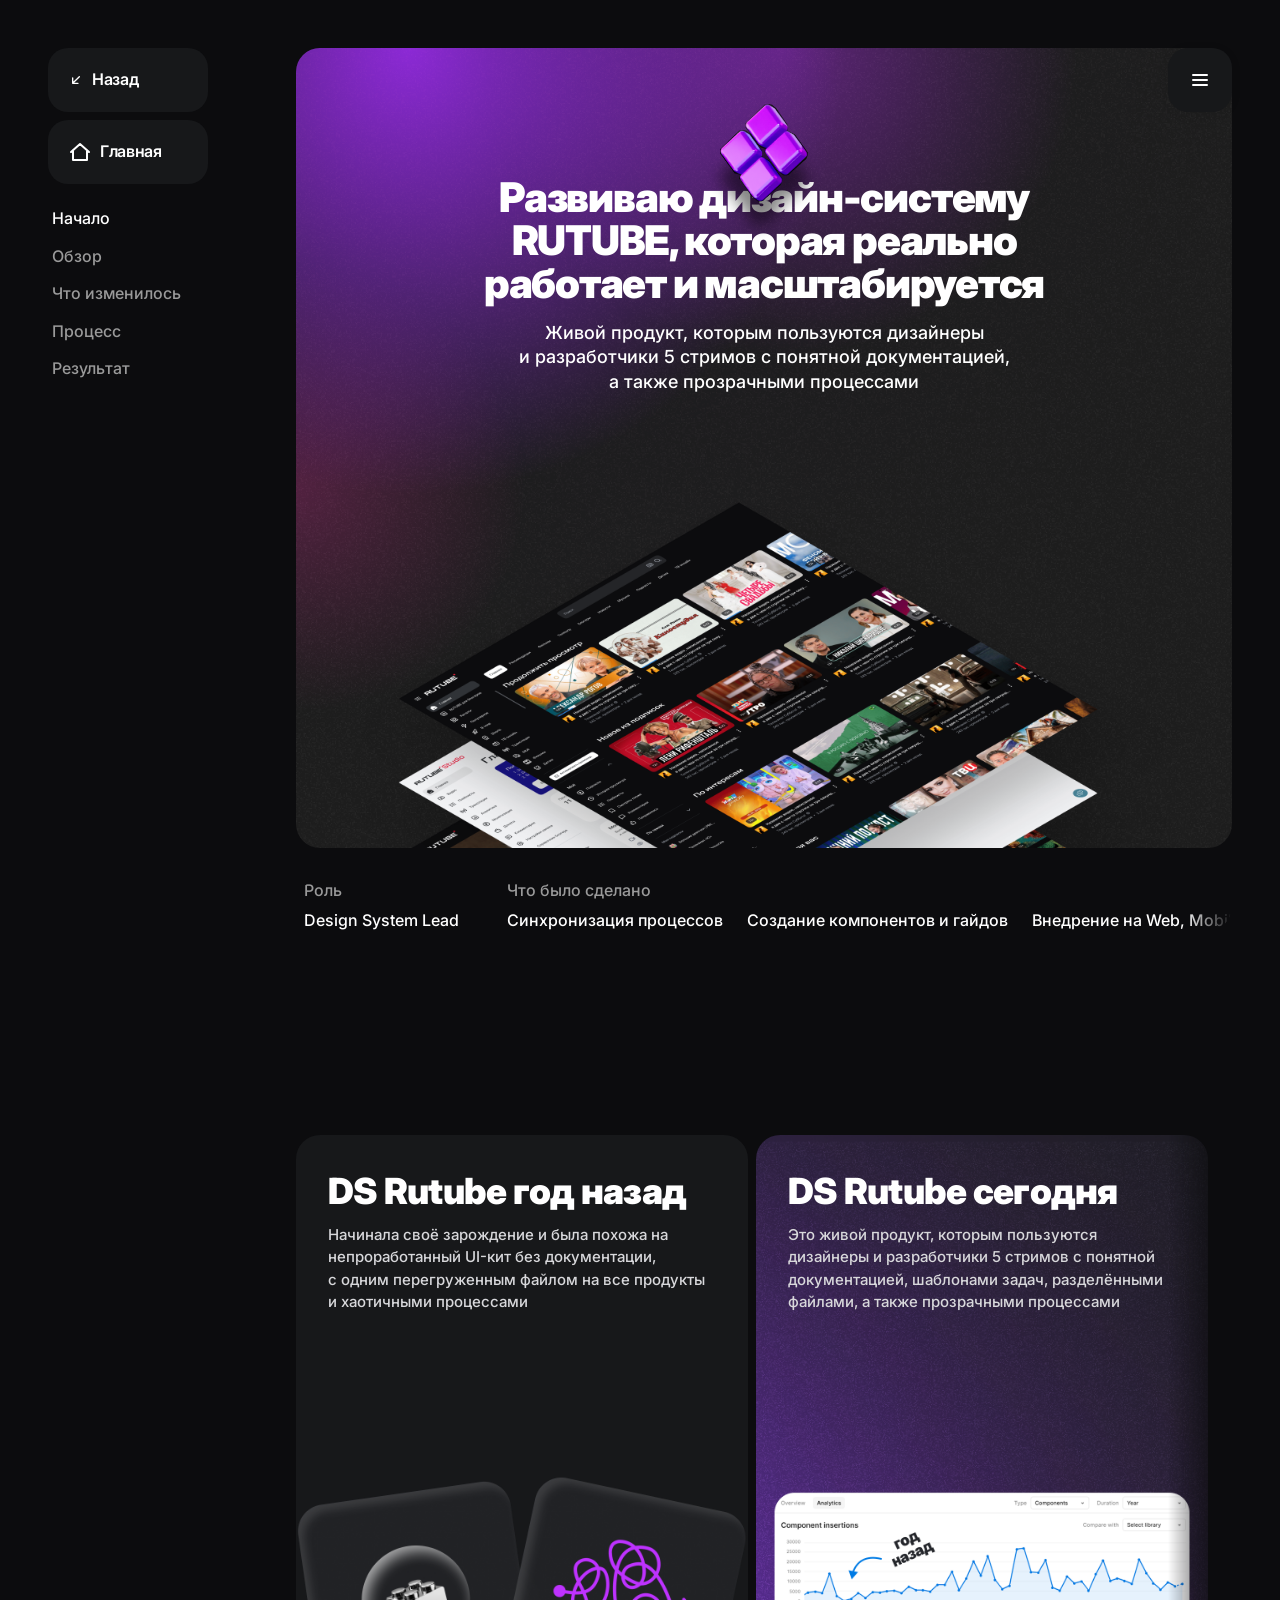
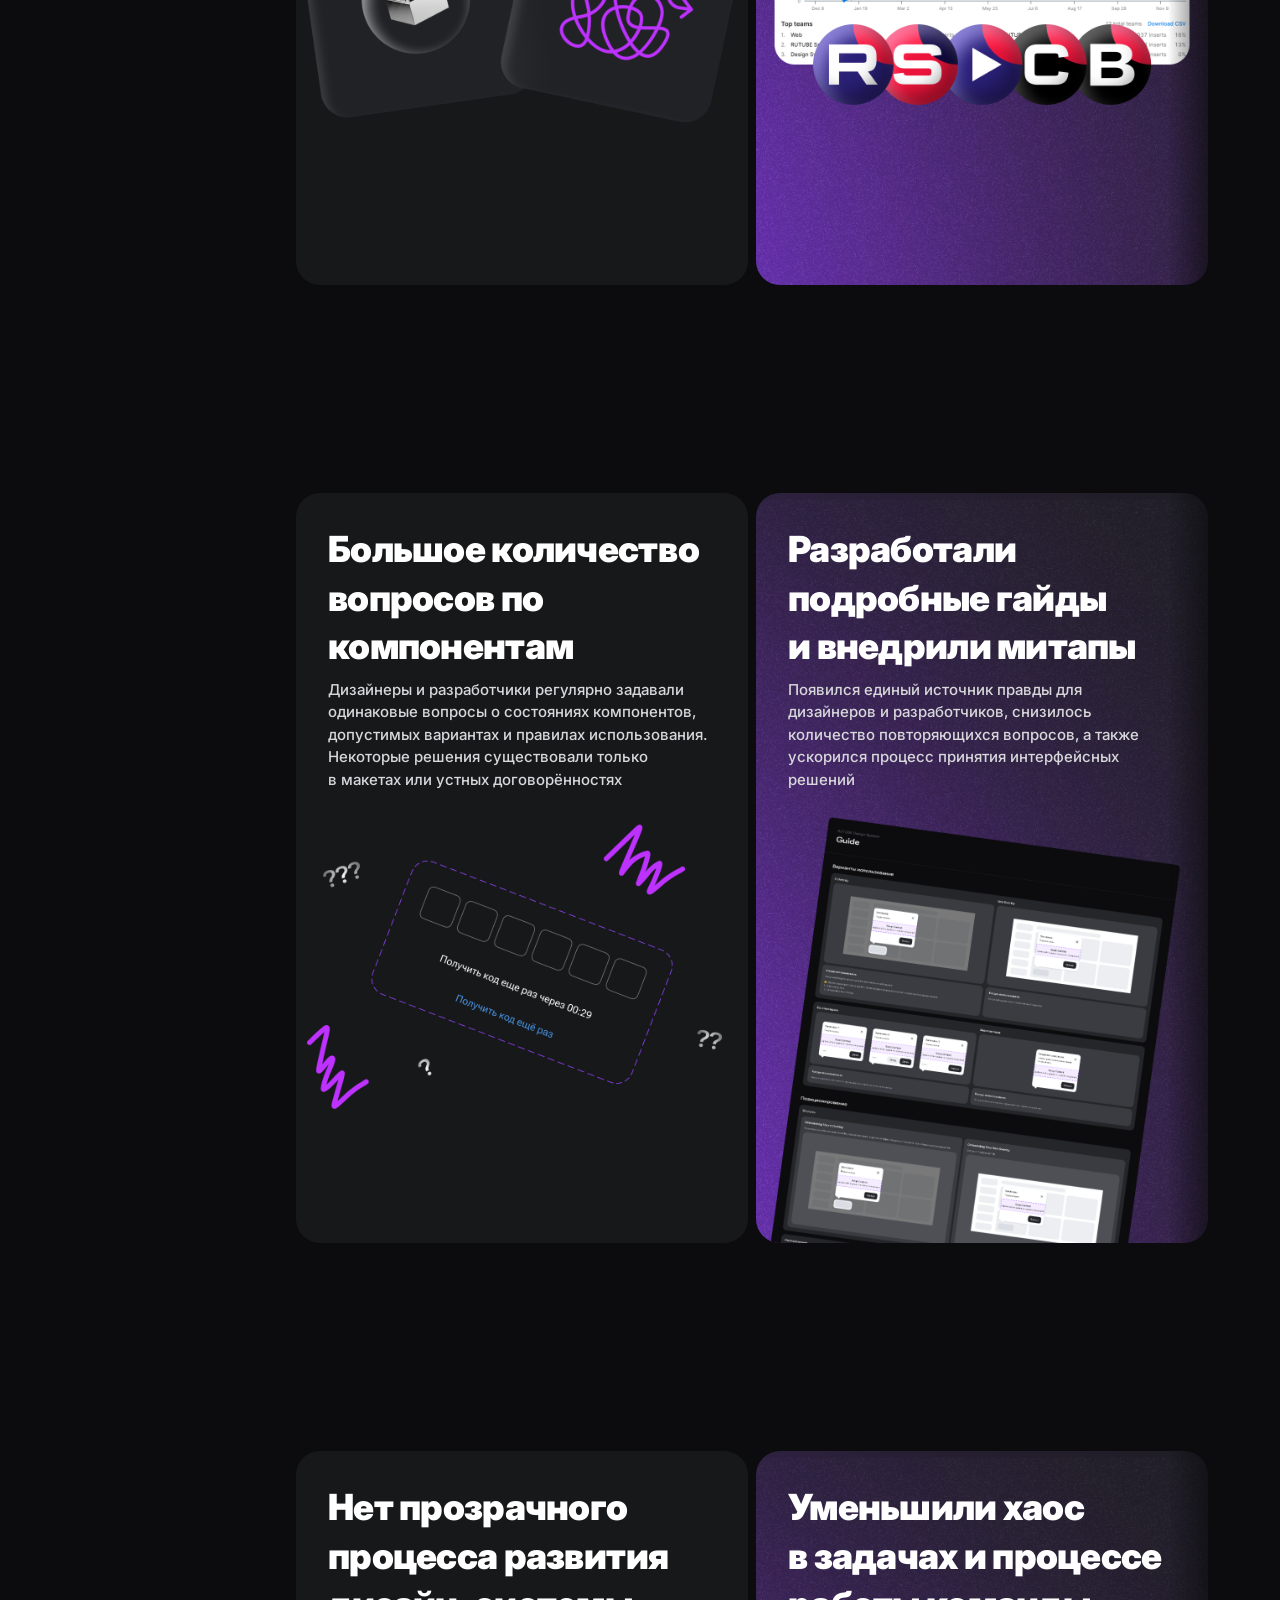
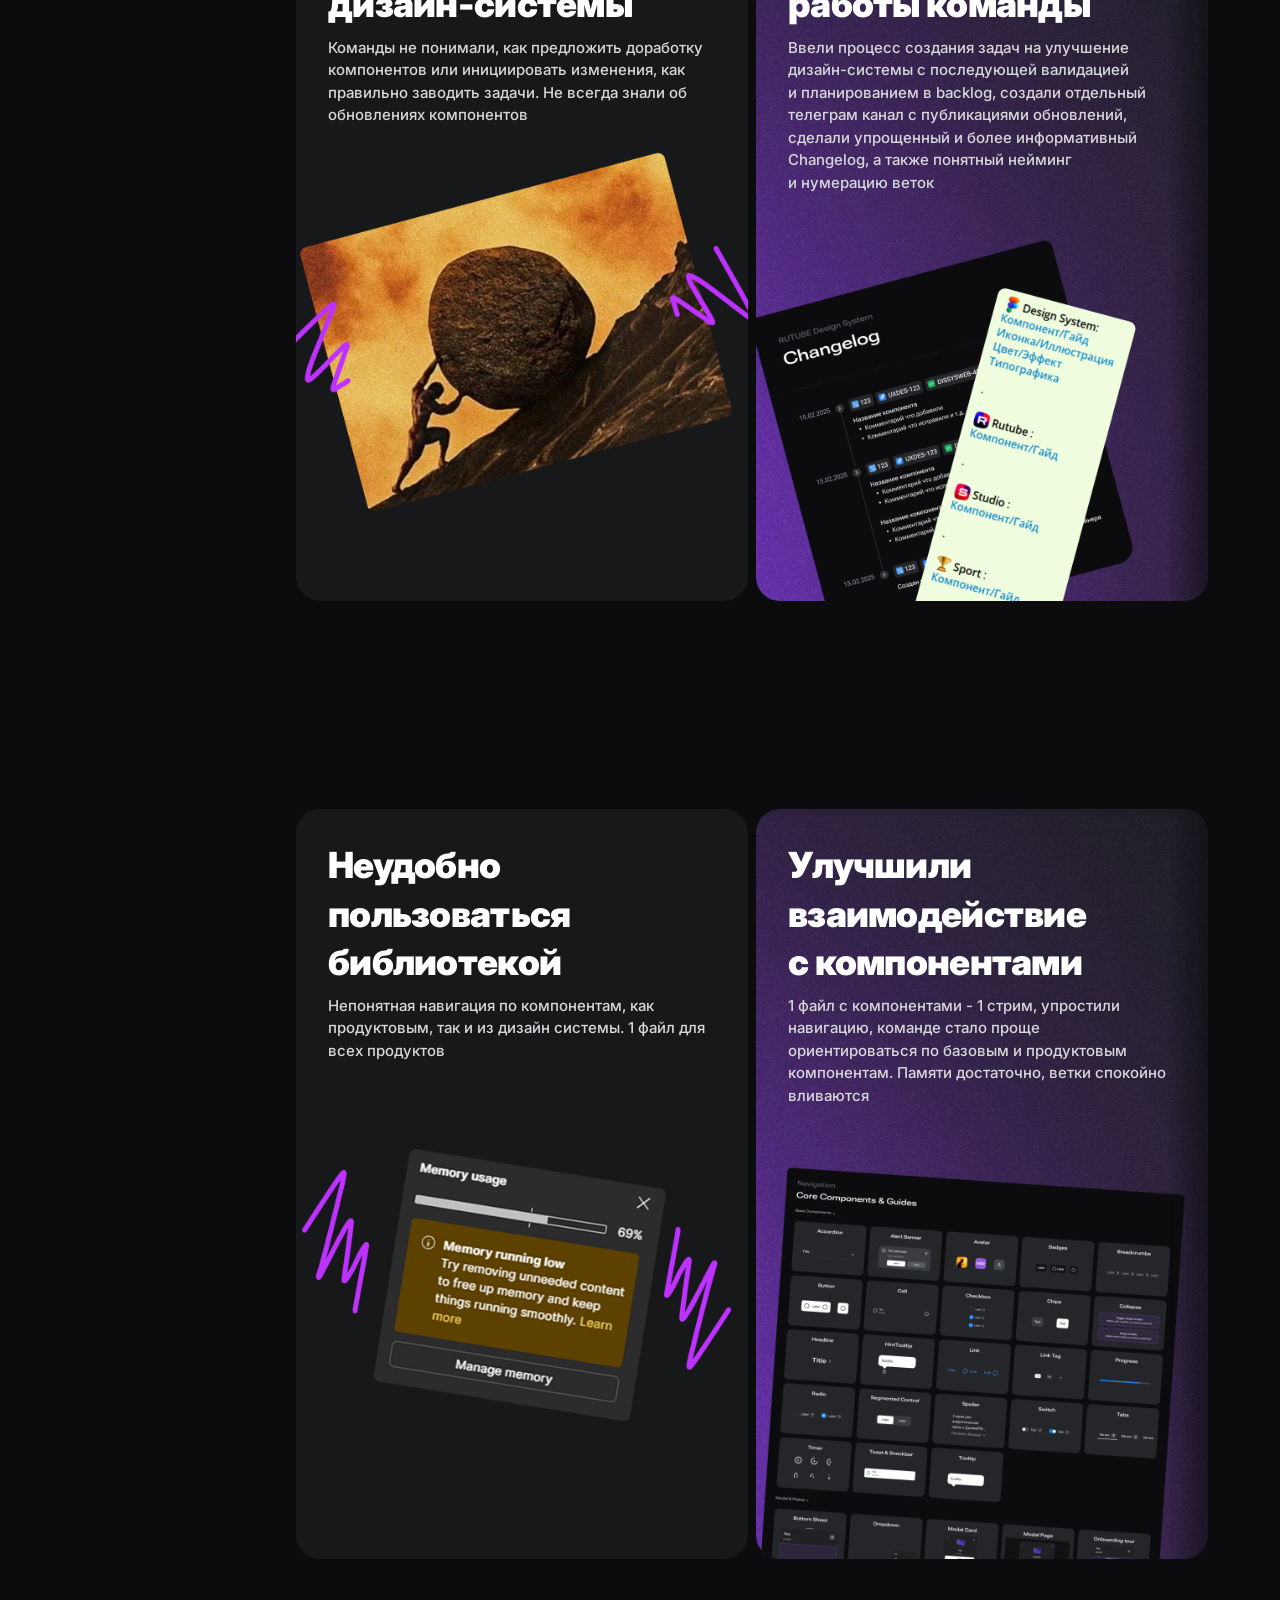
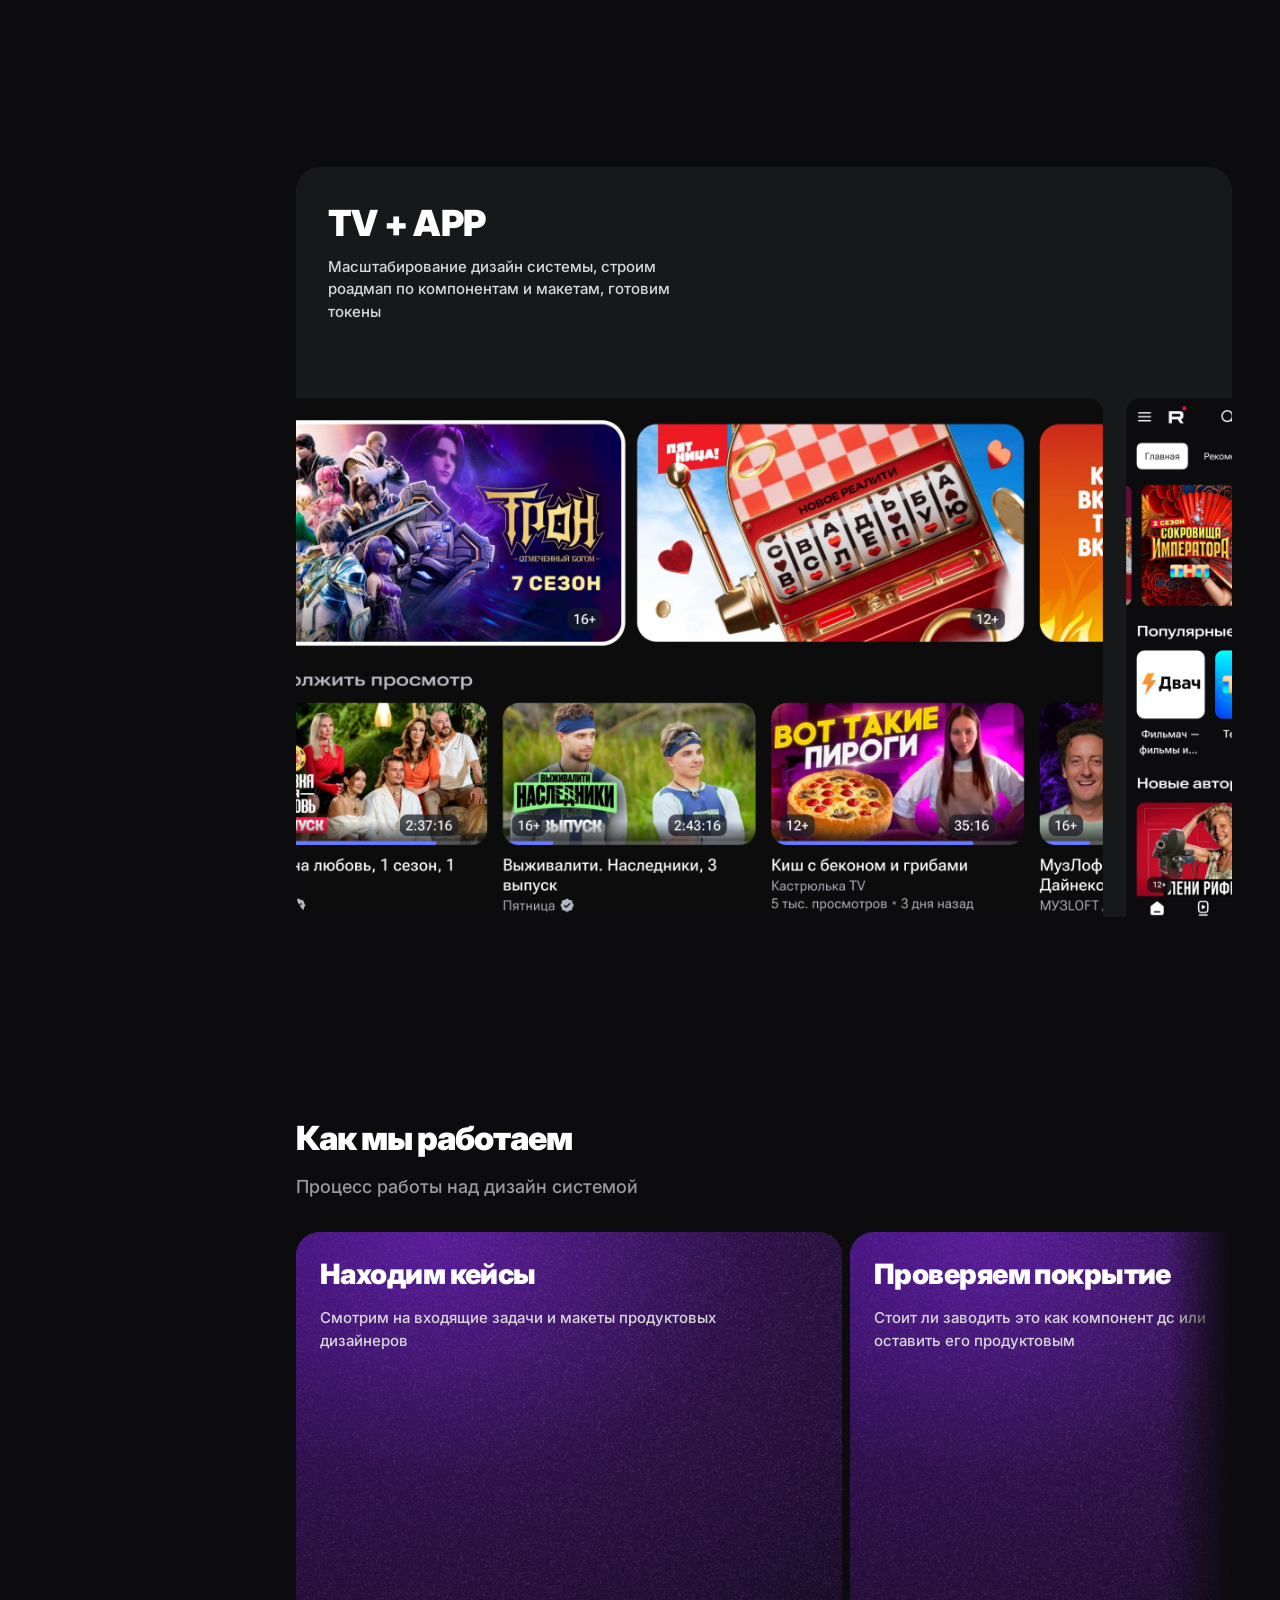
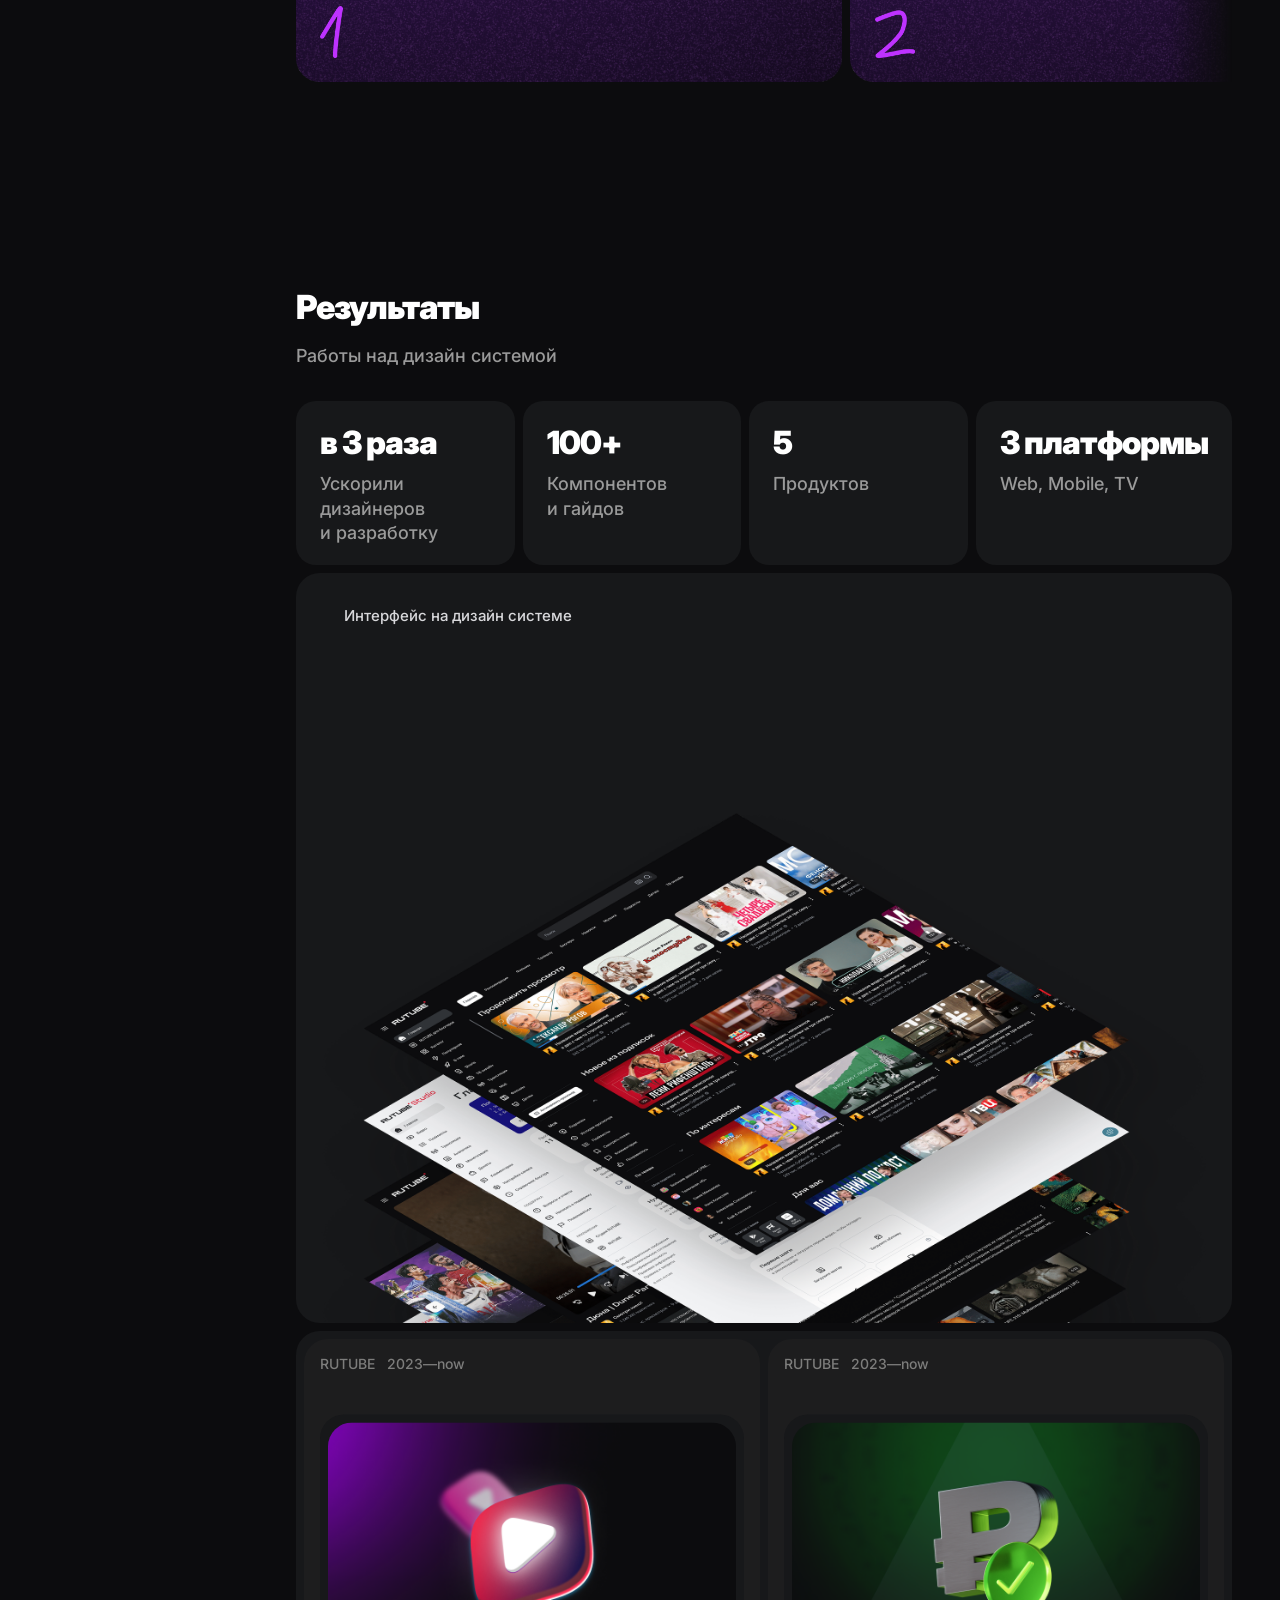
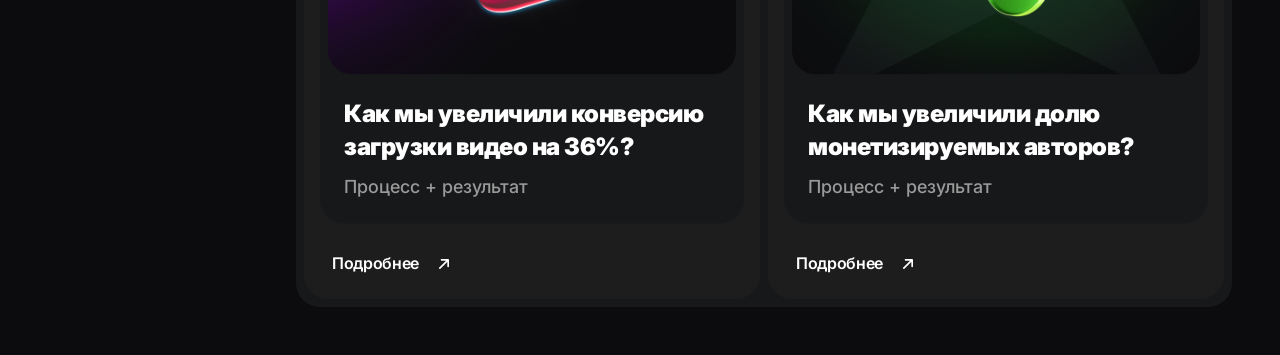
==== commit add2924e: "Cache-bust styles.css/script.js and close modal on language switch master is the branch actually wir" ====
--- a/design-system.html
+++ b/design-system.html
@@ -7,7 +7,7 @@
 <link rel="preconnect" href="https://fonts.googleapis.com">
 <link rel="preconnect" href="https://fonts.gstatic.com" crossorigin>
 <link href="https://fonts.googleapis.com/css2?family=Inter:wght@500;600;800;900&display=swap" rel="stylesheet">
-<link rel="stylesheet" href="styles.css?v=8fe42ce">
+<link rel="stylesheet" href="styles.css?v=fed64cf">
 </head>
 <body class="ds-page">
 
@@ -49,7 +49,7 @@
         <h1>Развиваю дизайн-систему RUTUBE, которая реально работает и масштабируется</h1>
         <p class="sub">Живой продукт, которым пользуются дизайнеры и разработчики 5 стримов с понятной документацией, а также прозрачными процессами</p>
       </div>
-      <img class="case-hero__preview" src="assets/Превью первый блок.png" alt="RUTUBE — интерфейс на дизайн-системе">
+      <img class="case-hero__preview" src="assets/Превью первый блок.png" data-en-src="assets/eng/Preview_1_eng.png" alt="RUTUBE — интерфейс на дизайн-системе">
     </section>
 
     <section class="info-row plain">
@@ -80,7 +80,7 @@
       <div class="panel violet">
         <h3>DS Rutube сегодня</h3>
         <p>Это живой продукт, которым пользуются дизайнеры и разработчики 5 стримов с понятной документацией, шаблонами задач, разделёнными файлами, а также прозрачными процессами</p>
-        <img src="assets/DS Rutube сегодня.png" data-en-src="assets/DS Rutube сегодня_1_eng.png" alt="">
+        <img src="assets/DS Rutube сегодня.png" data-en-src="assets/eng/DS Rutube сегодня_1_eng.png" alt="">
       </div>
     </div>
 
@@ -127,7 +127,7 @@
       <div class="panel tv">
         <h3>TV + APP</h3>
         <p>Масштабирование дизайн системы, строим роадмап по компонентам и макетам, готовим токены</p>
-        <img src="assets/TV + APP.png" data-en-src="assets/TV + APP_eng.png" alt="">
+        <img src="assets/TV + APP.png" data-en-src="assets/eng/TV + APP_eng.png" alt="">
       </div>
     </div>
 
@@ -190,7 +190,7 @@
       <div class="stat"><b>3 платформы</b><span>Web, Mobile, TV</span></div>
     </div>
 
-    <div class="compare-panels result-preview">
+    <div class="compare-panels">
       <div class="panel tv">
         <p class="funnel__label" style="margin:0">Интерфейс на дизайн системе</p>
         <img src="assets/Превью последний блок.png" alt="">
@@ -202,15 +202,15 @@
         <div class="teaser-card">
           <div class="teaser-card__meta"><span>RUTUBE</span><span>2023—now</span></div>
           <div class="teaser-card__inner">
-            <div class="teaser-card__media"><img src="assets/Mobile studio_Thumbnail.png" alt=""></div>
+            <div class="teaser-card__media"><img src="assets/Video_Thumbnail.png" alt=""></div>
             <div>
-              <h4>Запустили и развили мобильную студию для авторов</h4>
+              <h4>Как мы увеличили конверсию загрузки видео на 36%?</h4>
               <p class="desc" style="margin-top:12px">Процесс + результат</p>
             </div>
           </div>
           <div class="teaser-card__cta">
-            <a class="btn-pill" href="studio.html">
-              <span class="pill">Читать кейс</span>
+            <a class="btn-pill" href="video.html">
+              <span class="pill">Подробнее</span>
               <span class="pill-icon"><svg width="20" height="20" viewBox="0 0 24 24" fill="none"><path d="M7 17L17 7M17 7H9M17 7V15" stroke="currentColor" stroke-width="2" stroke-linecap="round" stroke-linejoin="round"/></svg></span>
             </a>
           </div>
@@ -226,29 +226,13 @@
           </div>
           <div class="teaser-card__cta">
             <a class="btn-pill" href="monetization.html">
-              <span class="pill">Читать кейс</span>
+              <span class="pill">Подробнее</span>
               <span class="pill-icon"><svg width="20" height="20" viewBox="0 0 24 24" fill="none"><path d="M7 17L17 7M17 7H9M17 7V15" stroke="currentColor" stroke-width="2" stroke-linecap="round" stroke-linejoin="round"/></svg></span>
             </a>
           </div>
         </div>
-        <div class="teaser-card">
-          <div class="teaser-card__meta"><span>RUTUBE</span><span>2023—now</span></div>
-          <div class="teaser-card__inner">
-            <div class="teaser-card__media"><img src="assets/Video_Thumbnail.png" alt=""></div>
-            <div>
-              <h4>Как мы увеличили конверсию загрузки видео на 36%?</h4>
-              <p class="desc" style="margin-top:12px">Процесс + результат</p>
-            </div>
-          </div>
-          <div class="teaser-card__cta">
-            <a class="btn-pill" href="video.html">
-              <span class="pill">Читать кейс</span>
-              <span class="pill-icon"><svg width="20" height="20" viewBox="0 0 24 24" fill="none"><path d="M7 17L17 7M17 7H9M17 7V15" stroke="currentColor" stroke-width="2" stroke-linecap="round" stroke-linejoin="round"/></svg></span>
-            </a>
-          </div>
-        </div>
-      </div>
-</section>
+      </div>
+    </section>
 
   </main>
 </div>
@@ -313,6 +297,6 @@
   </div>
 </div>
 
-<script src="script.js?v=8fe42ce"></script>
+<script src="script.js?v=fed64cf"></script>
 </body>
 </html>
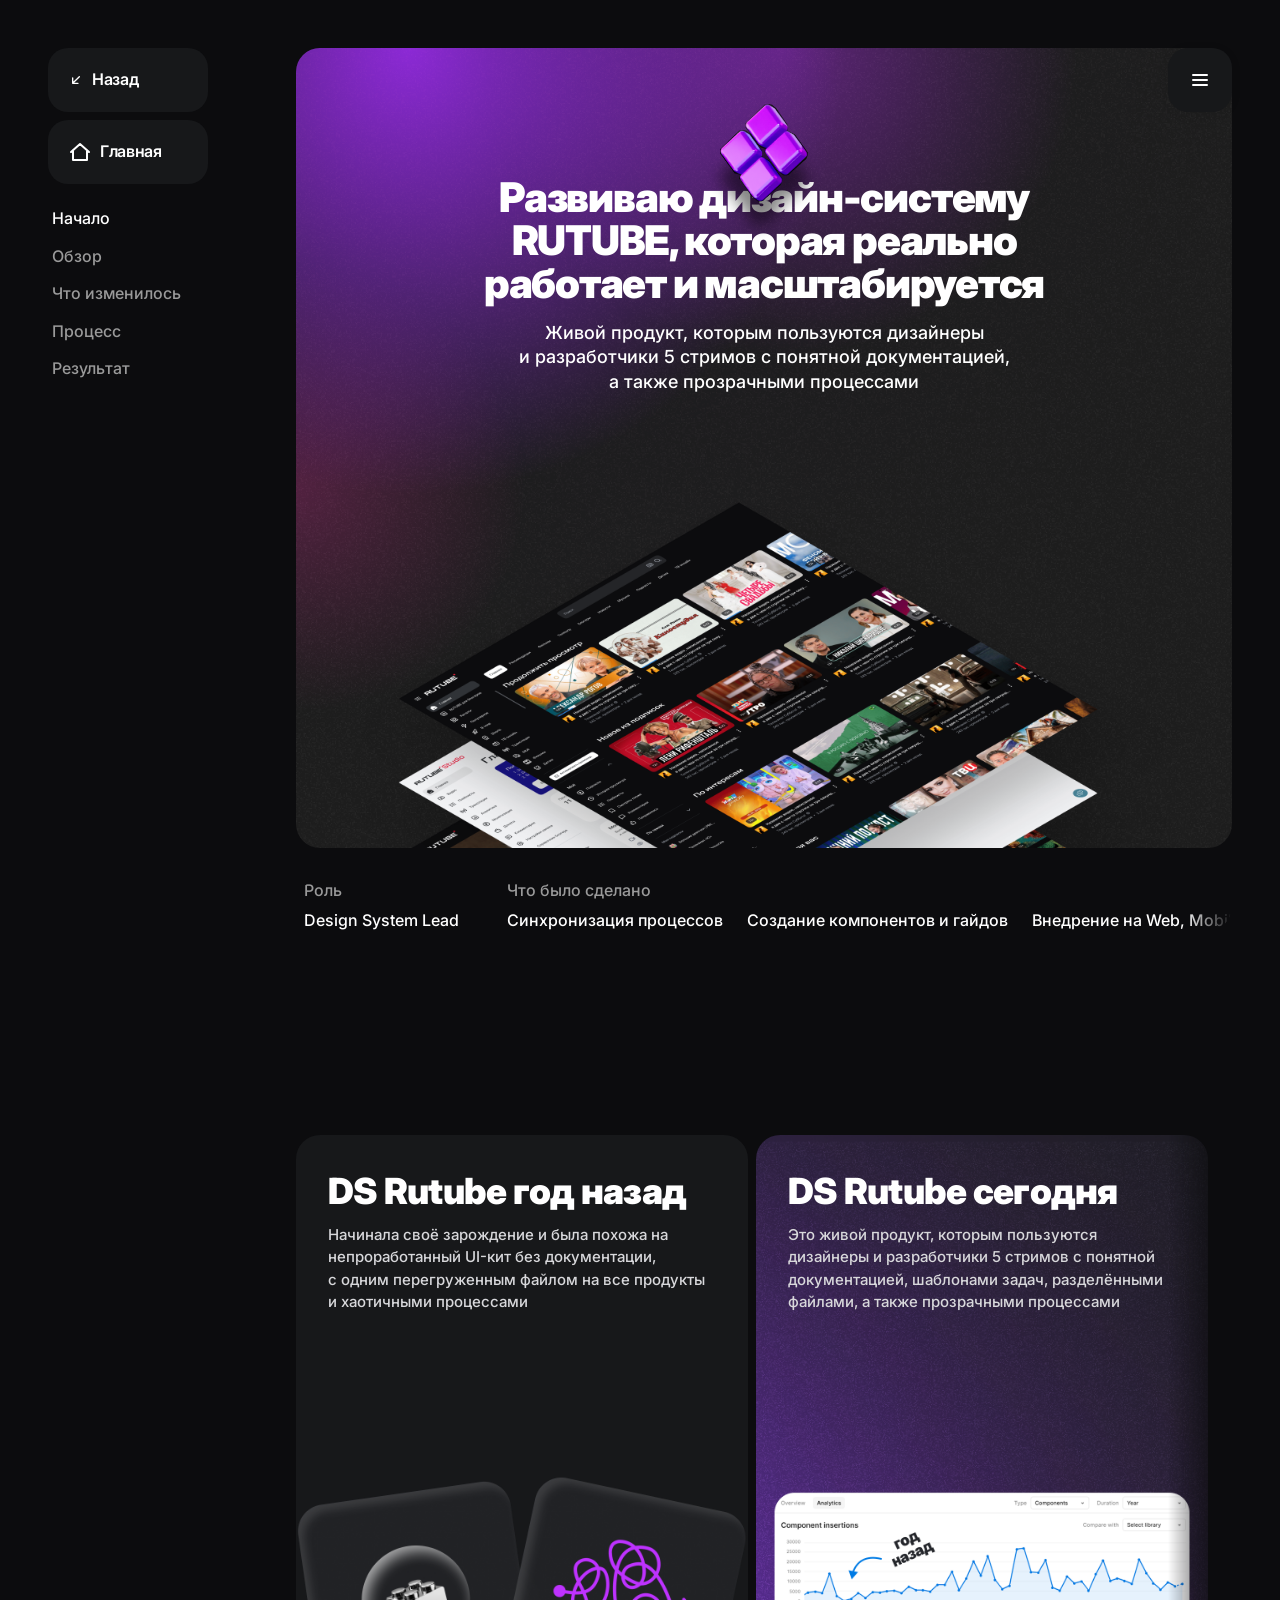
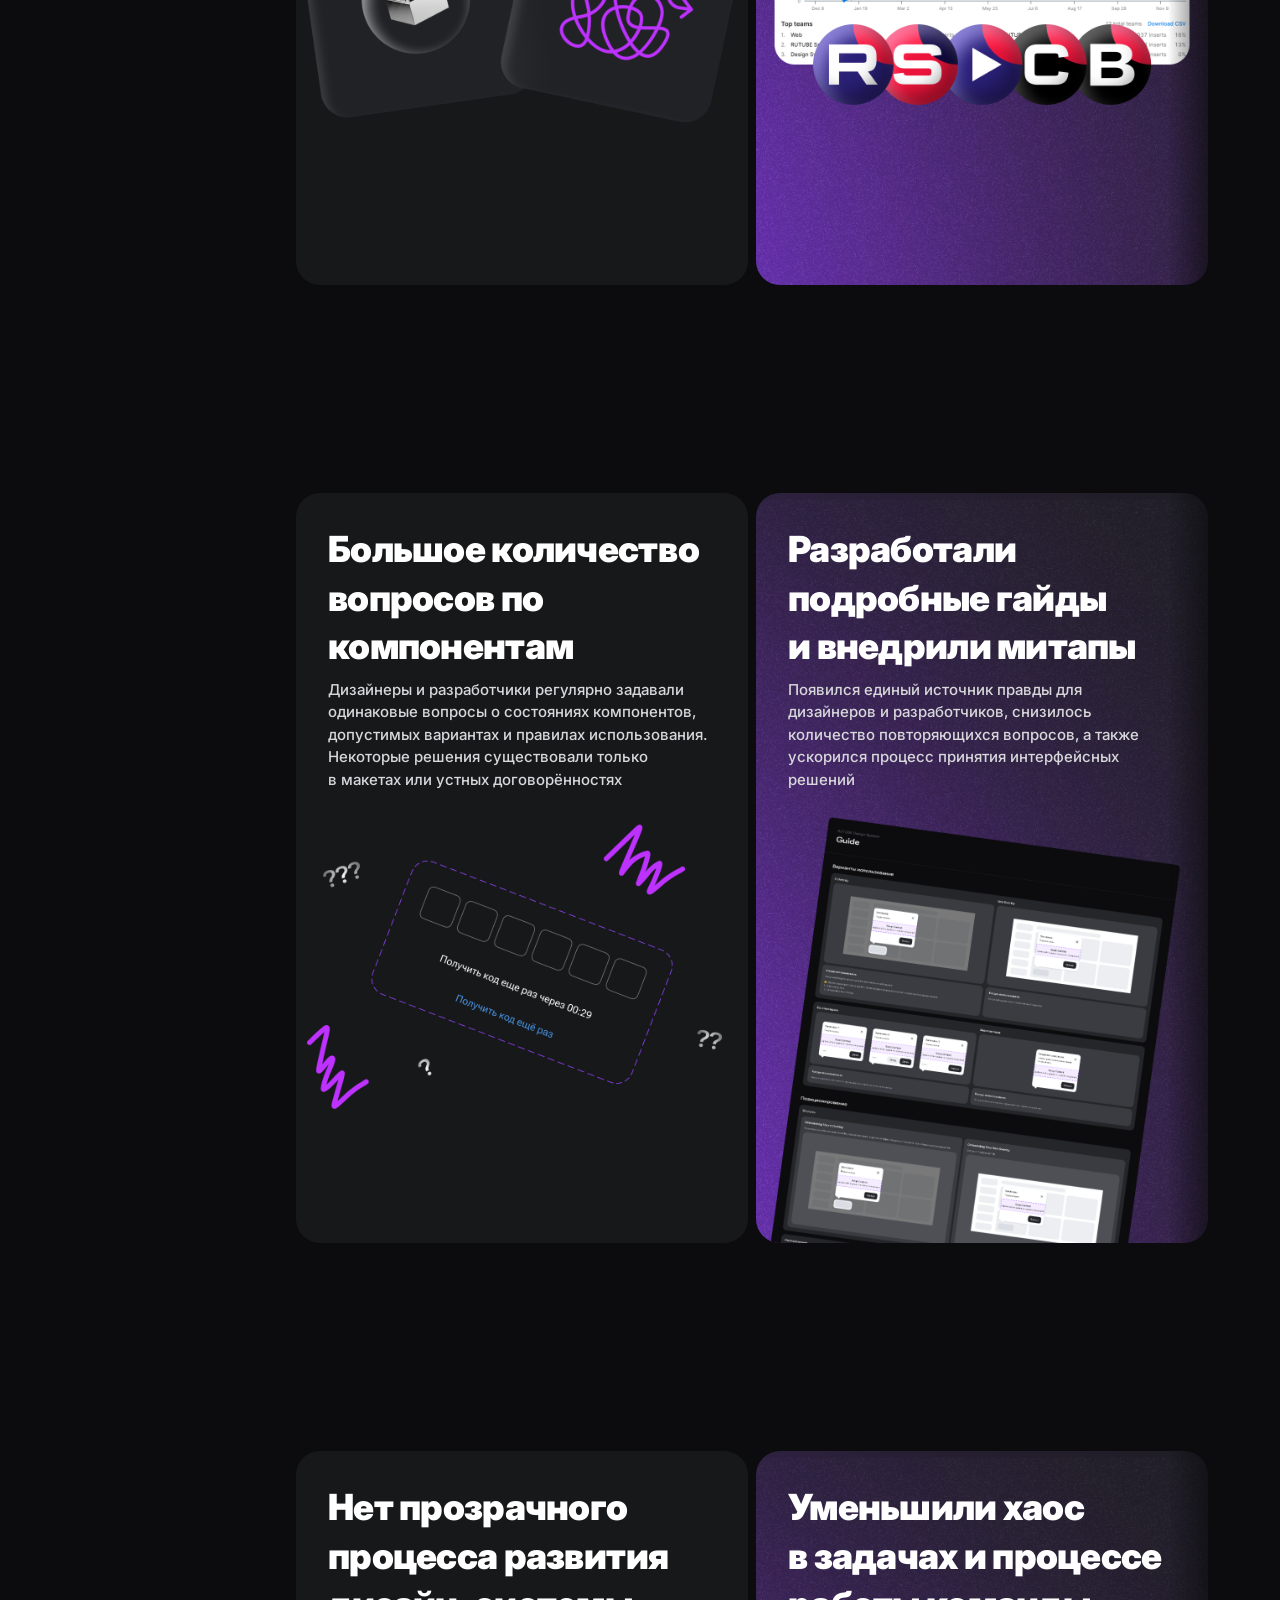
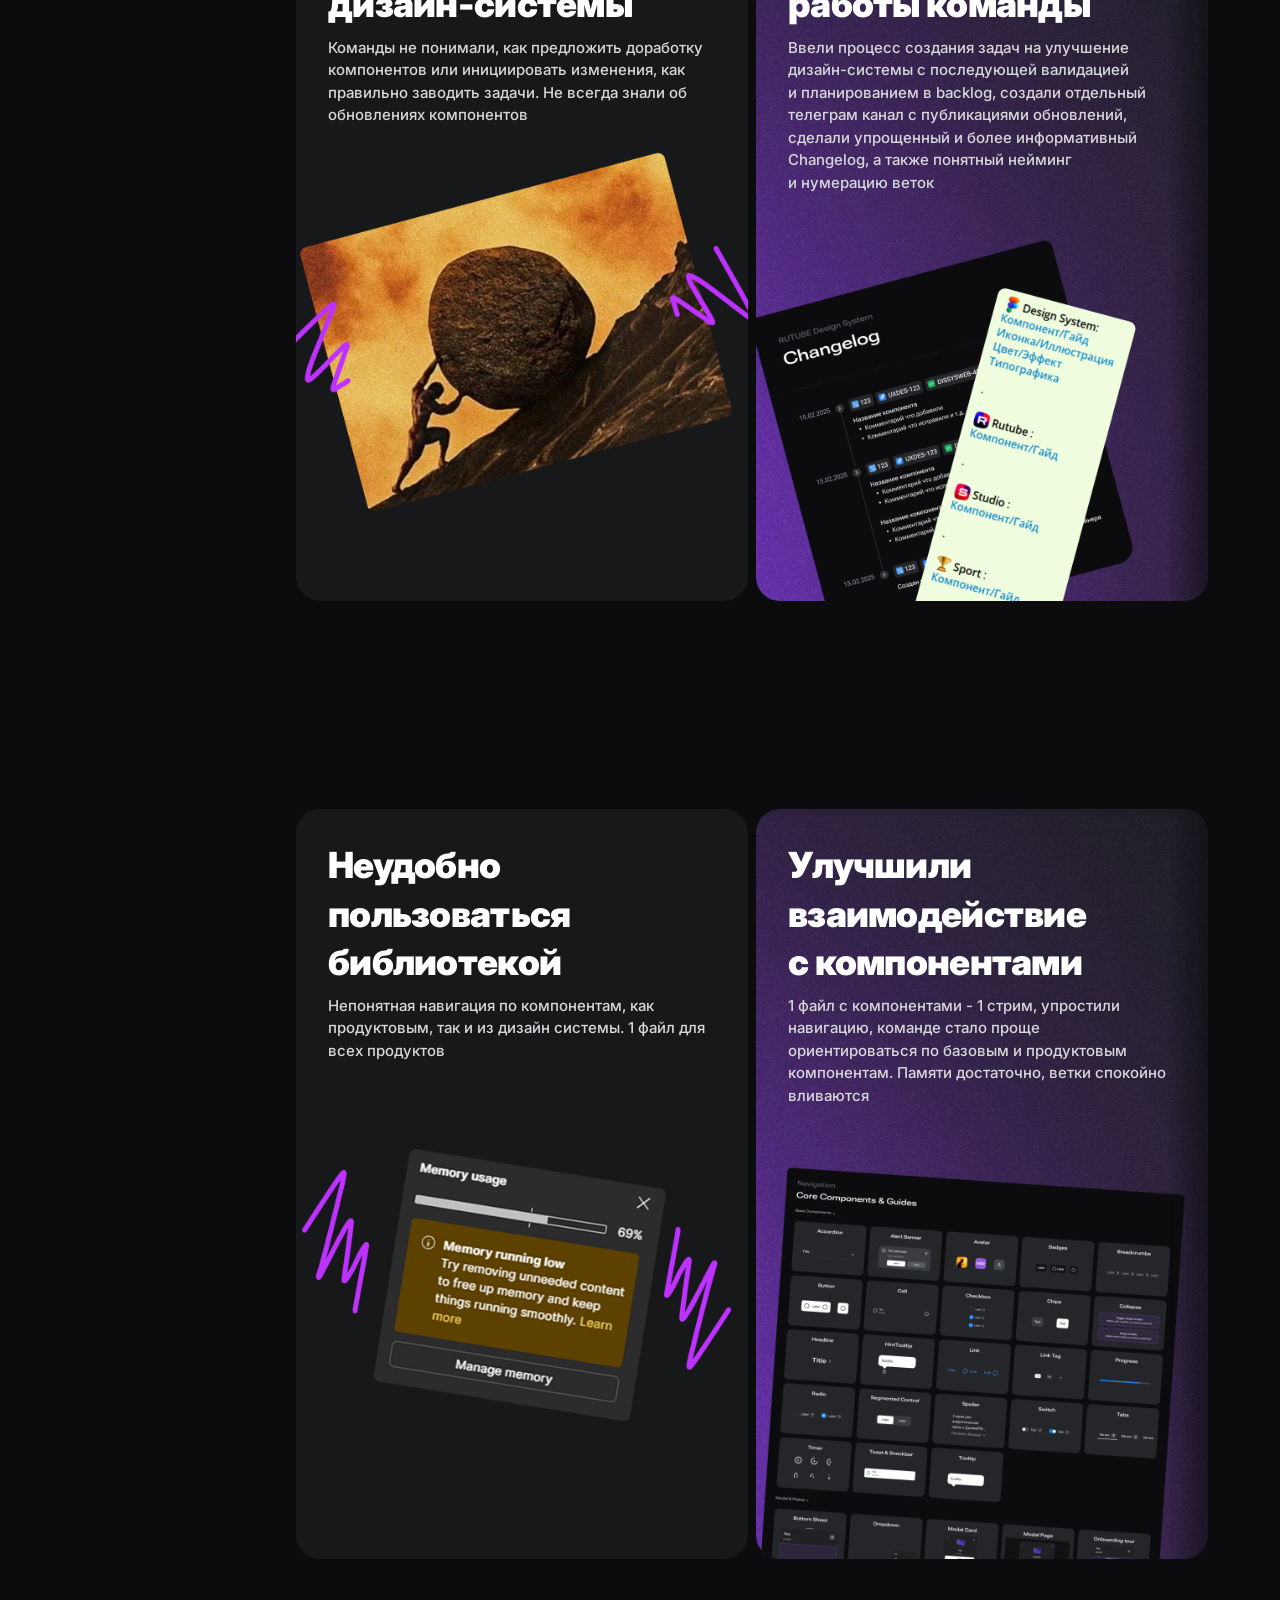
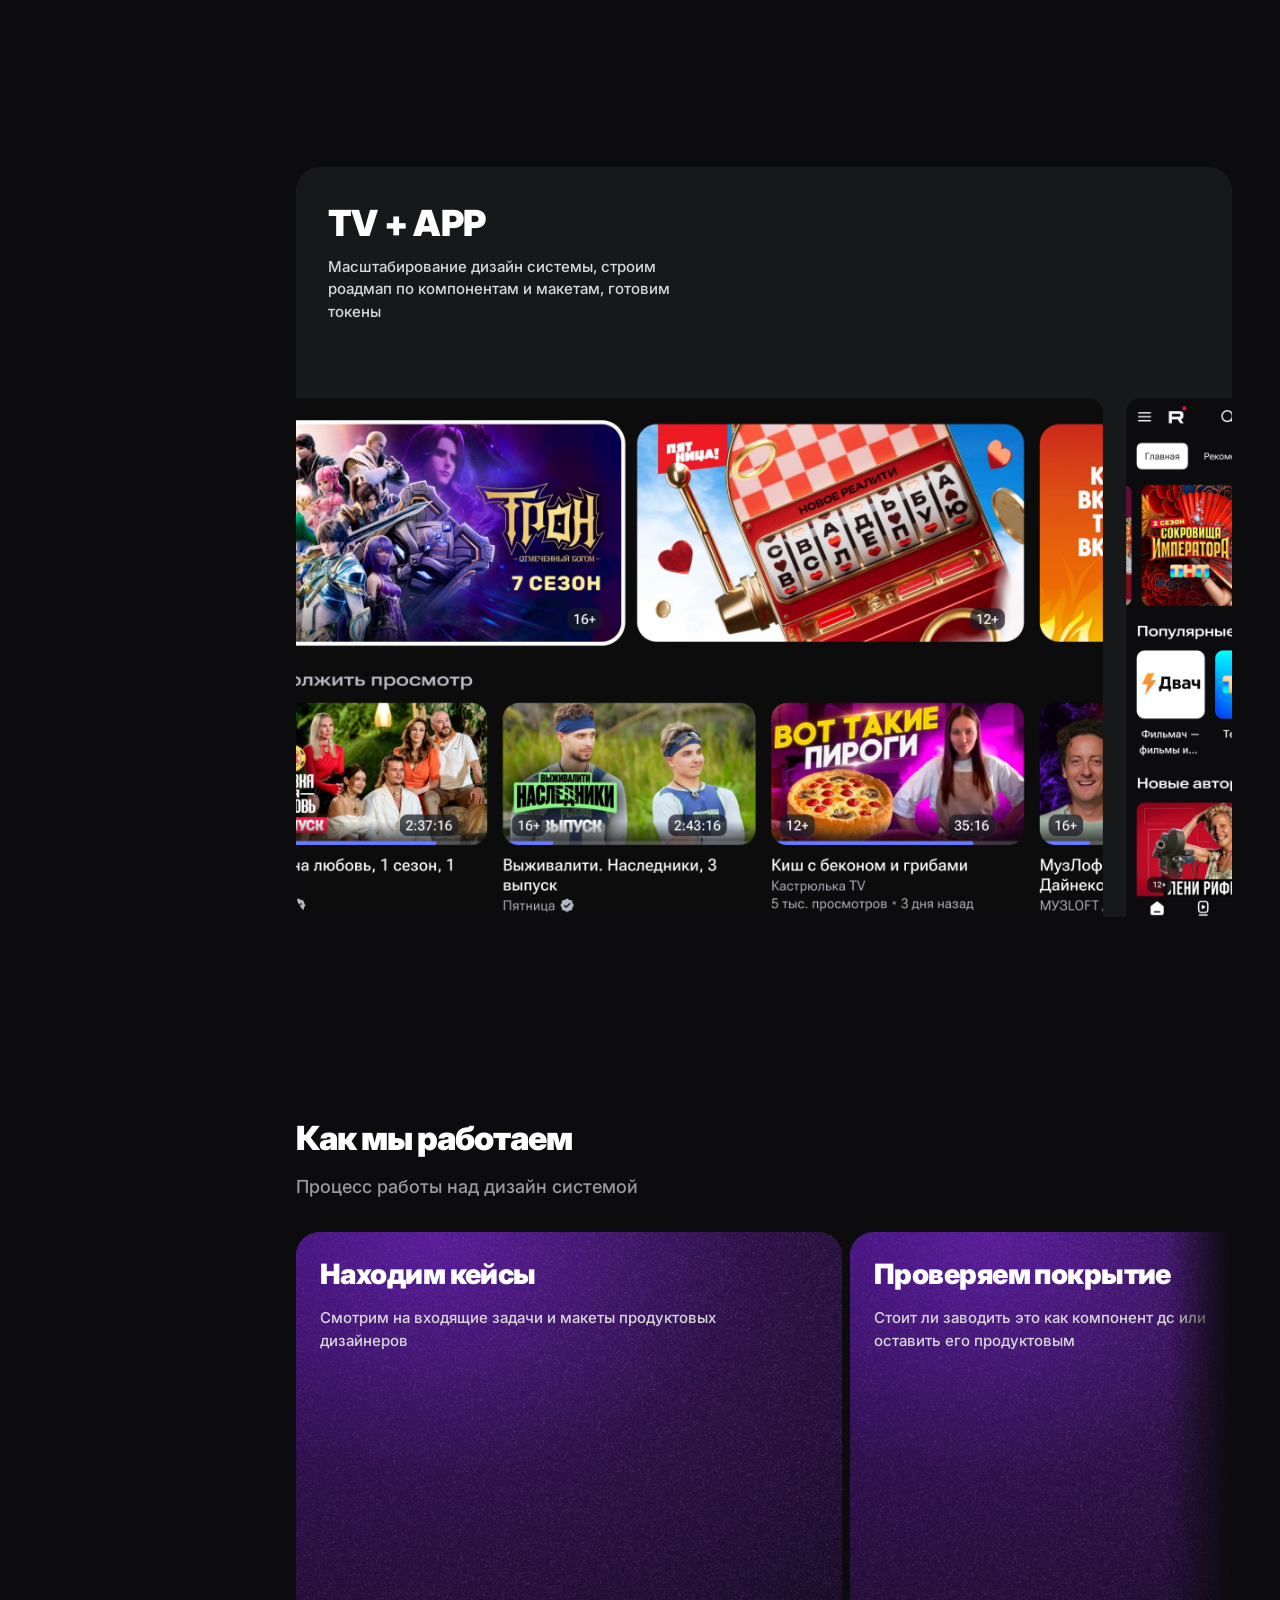
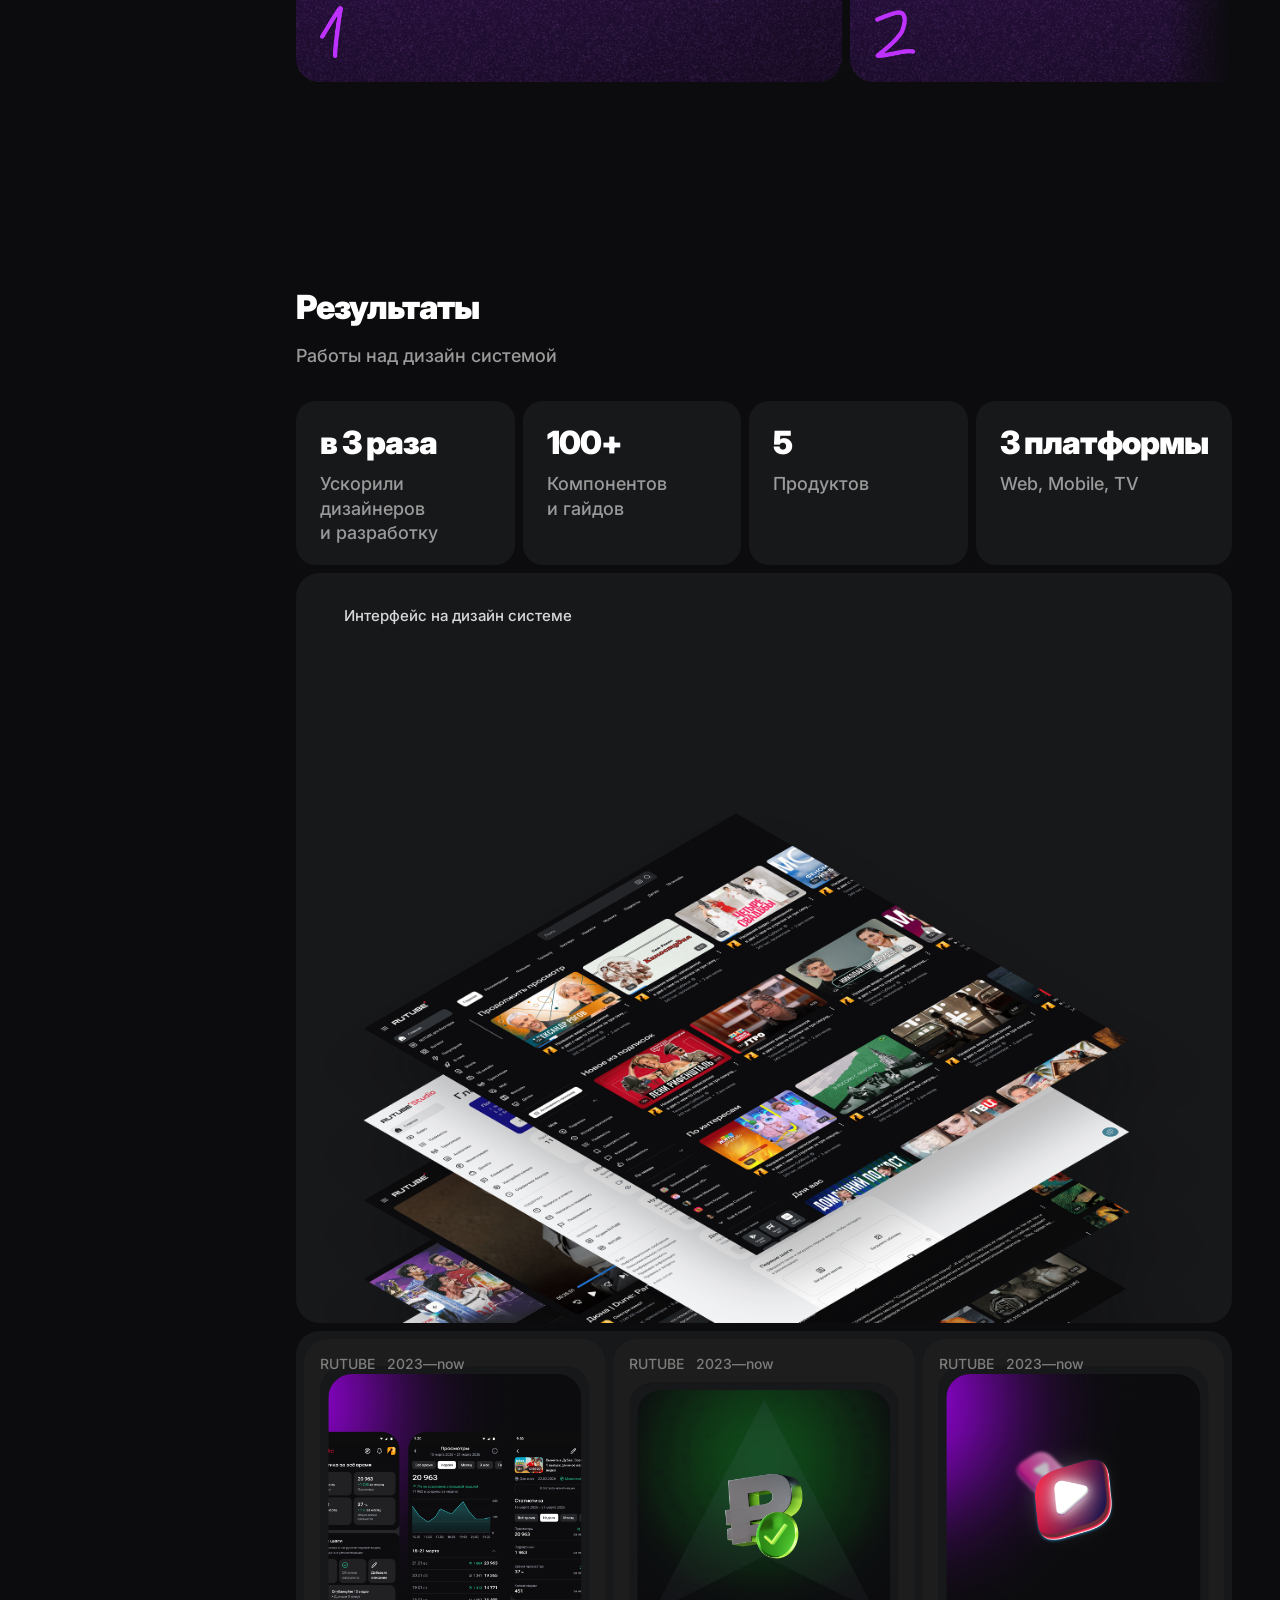
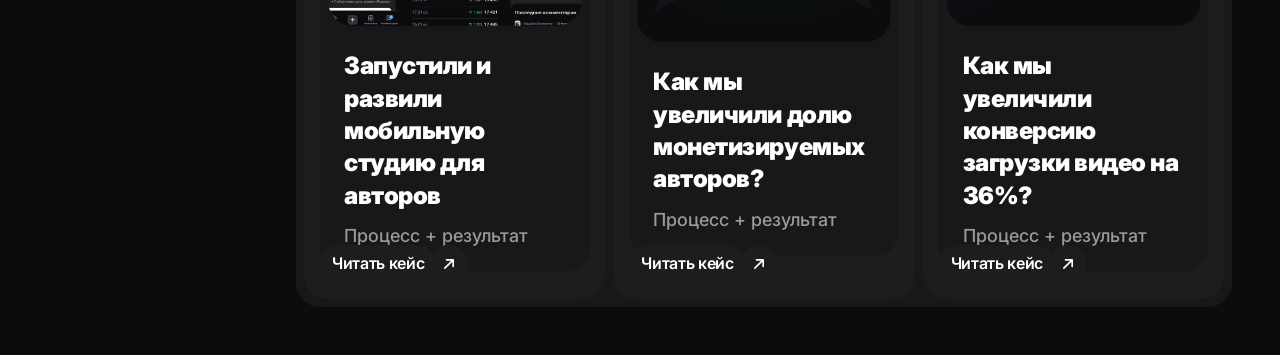
==== commit a7a71c11: "Point compare-panels to newly uploaded English-named images Repointed the 3 panels that referenced m" ====
--- a/design-system.html
+++ b/design-system.html
@@ -7,7 +7,7 @@
 <link rel="preconnect" href="https://fonts.googleapis.com">
 <link rel="preconnect" href="https://fonts.gstatic.com" crossorigin>
 <link href="https://fonts.googleapis.com/css2?family=Inter:wght@500;600;800;900&display=swap" rel="stylesheet">
-<link rel="stylesheet" href="styles.css?v=fed64cf">
+<link rel="stylesheet" href="styles.css?v=8fe42ce">
 </head>
 <body class="ds-page">
 
@@ -49,7 +49,7 @@
         <h1>Развиваю дизайн-систему RUTUBE, которая реально работает и масштабируется</h1>
         <p class="sub">Живой продукт, которым пользуются дизайнеры и разработчики 5 стримов с понятной документацией, а также прозрачными процессами</p>
       </div>
-      <img class="case-hero__preview" src="assets/Превью первый блок.png" data-en-src="assets/eng/Preview_1_eng.png" alt="RUTUBE — интерфейс на дизайн-системе">
+      <img class="case-hero__preview" src="assets/Превью первый блок.png" alt="RUTUBE — интерфейс на дизайн-системе">
     </section>
 
     <section class="info-row plain">
@@ -80,7 +80,7 @@
       <div class="panel violet">
         <h3>DS Rutube сегодня</h3>
         <p>Это живой продукт, которым пользуются дизайнеры и разработчики 5 стримов с понятной документацией, шаблонами задач, разделёнными файлами, а также прозрачными процессами</p>
-        <img src="assets/DS Rutube сегодня.png" data-en-src="assets/eng/DS Rutube сегодня_1_eng.png" alt="">
+        <img src="assets/DS Rutube сегодня.png" data-en-src="assets/DS Rutube сегодня_1_eng.png" alt="">
       </div>
     </div>
 
@@ -93,7 +93,7 @@
       <div class="panel violet">
         <h3>Разработали подробные гайды и внедрили митапы</h3>
         <p>Появился единый источник правды для дизайнеров и разработчиков, снизилось количество повторяющихся вопросов, а также ускорился процесс принятия интерфейсных решений</p>
-        <img src="assets/Разработали подробные гайды и внедрили митапы.png" alt="">
+        <img src="assets/Make guides.png" alt="">
       </div>
     </div>
 
@@ -106,7 +106,7 @@
       <div class="panel violet">
         <h3>Уменьшили хаос в задачах и процессе работы команды</h3>
         <p>Ввели процесс создания задач на улучшение дизайн-системы с последующей валидацией и планированием в backlog, создали отдельный телеграм канал с публикациями обновлений, сделали упрощенный и более информативный Changelog, а также понятный нейминг и нумерацию веток</p>
-        <img src="assets/Уменьшили хаос в задачах и процессе работы команды.png" alt="">
+        <img src="assets/Reduce chaos.png" alt="">
       </div>
     </div>
 
@@ -119,7 +119,7 @@
       <div class="panel violet">
         <h3>Улучшили взаимодействие с компонентами</h3>
         <p>1 файл с компонентами - 1 стрим, упростили навигацию, команде стало проще ориентироваться по базовым и продуктовым компонентам. Памяти достаточно, ветки спокойно вливаются</p>
-        <img src="assets/Улучшили взаимодействие с компонентами.png" alt="">
+        <img src="assets/Improve components.png" alt="">
       </div>
     </div>
 
@@ -127,7 +127,7 @@
       <div class="panel tv">
         <h3>TV + APP</h3>
         <p>Масштабирование дизайн системы, строим роадмап по компонентам и макетам, готовим токены</p>
-        <img src="assets/TV + APP.png" data-en-src="assets/eng/TV + APP_eng.png" alt="">
+        <img src="assets/TV + APP.png" data-en-src="assets/TV + APP_eng.png" alt="">
       </div>
     </div>
 
@@ -190,7 +190,7 @@
       <div class="stat"><b>3 платформы</b><span>Web, Mobile, TV</span></div>
     </div>
 
-    <div class="compare-panels">
+    <div class="compare-panels result-preview">
       <div class="panel tv">
         <p class="funnel__label" style="margin:0">Интерфейс на дизайн системе</p>
         <img src="assets/Превью последний блок.png" alt="">
@@ -199,6 +199,38 @@
 
     <section class="card">
       <div class="teaser-row">
+        <div class="teaser-card">
+          <div class="teaser-card__meta"><span>RUTUBE</span><span>2023—now</span></div>
+          <div class="teaser-card__inner">
+            <div class="teaser-card__media"><img src="assets/Mobile studio_Thumbnail.png" alt=""></div>
+            <div>
+              <h4>Запустили и развили мобильную студию для авторов</h4>
+              <p class="desc" style="margin-top:12px">Процесс + результат</p>
+            </div>
+          </div>
+          <div class="teaser-card__cta">
+            <a class="btn-pill" href="studio.html">
+              <span class="pill">Читать кейс</span>
+              <span class="pill-icon"><svg width="20" height="20" viewBox="0 0 24 24" fill="none"><path d="M7 17L17 7M17 7H9M17 7V15" stroke="currentColor" stroke-width="2" stroke-linecap="round" stroke-linejoin="round"/></svg></span>
+            </a>
+          </div>
+        </div>
+        <div class="teaser-card">
+          <div class="teaser-card__meta"><span>RUTUBE</span><span>2023—now</span></div>
+          <div class="teaser-card__inner">
+            <div class="teaser-card__media"><img src="assets/Monetisation_Thumbnail.png" alt=""></div>
+            <div>
+              <h4>Как мы увеличили долю монетизируемых авторов?</h4>
+              <p class="desc" style="margin-top:12px">Процесс + результат</p>
+            </div>
+          </div>
+          <div class="teaser-card__cta">
+            <a class="btn-pill" href="monetization.html">
+              <span class="pill">Читать кейс</span>
+              <span class="pill-icon"><svg width="20" height="20" viewBox="0 0 24 24" fill="none"><path d="M7 17L17 7M17 7H9M17 7V15" stroke="currentColor" stroke-width="2" stroke-linecap="round" stroke-linejoin="round"/></svg></span>
+            </a>
+          </div>
+        </div>
         <div class="teaser-card">
           <div class="teaser-card__meta"><span>RUTUBE</span><span>2023—now</span></div>
           <div class="teaser-card__inner">
@@ -210,29 +242,13 @@
           </div>
           <div class="teaser-card__cta">
             <a class="btn-pill" href="video.html">
-              <span class="pill">Подробнее</span>
+              <span class="pill">Читать кейс</span>
               <span class="pill-icon"><svg width="20" height="20" viewBox="0 0 24 24" fill="none"><path d="M7 17L17 7M17 7H9M17 7V15" stroke="currentColor" stroke-width="2" stroke-linecap="round" stroke-linejoin="round"/></svg></span>
             </a>
           </div>
         </div>
-        <div class="teaser-card">
-          <div class="teaser-card__meta"><span>RUTUBE</span><span>2023—now</span></div>
-          <div class="teaser-card__inner">
-            <div class="teaser-card__media"><img src="assets/Monetisation_Thumbnail.png" alt=""></div>
-            <div>
-              <h4>Как мы увеличили долю монетизируемых авторов?</h4>
-              <p class="desc" style="margin-top:12px">Процесс + результат</p>
-            </div>
-          </div>
-          <div class="teaser-card__cta">
-            <a class="btn-pill" href="monetization.html">
-              <span class="pill">Подробнее</span>
-              <span class="pill-icon"><svg width="20" height="20" viewBox="0 0 24 24" fill="none"><path d="M7 17L17 7M17 7H9M17 7V15" stroke="currentColor" stroke-width="2" stroke-linecap="round" stroke-linejoin="round"/></svg></span>
-            </a>
-          </div>
-        </div>
-      </div>
-    </section>
+      </div>
+</section>
 
   </main>
 </div>
@@ -297,6 +313,6 @@
   </div>
 </div>
 
-<script src="script.js?v=fed64cf"></script>
+<script src="script.js?v=8fe42ce"></script>
 </body>
 </html>
--- a/styles.css
+++ b/styles.css
@@ -542,11 +542,19 @@
   .compare-panels:not(.card-slider) .panel{ height:550px; padding:24px; }
 }
 @media (max-width:720px){
-  .compare-panels.card-slider .panel{ flex:0 0 88%; height:420px; padding:20px; }
-  .compare-panels:not(.card-slider) .panel{ height:420px; padding:20px; }
+  /* Panel height is content-driven (min-height floor + bottom padding
+     reserved for the photo) instead of one fixed value for every panel —
+     a uniform fixed height either clips long "было/стало" paragraphs
+     under the photo, or forces every short panel to match the tallest
+     one. The image itself is capped in absolute px (not %) since it has
+     width:100%/height:auto and would otherwise scale with the panel's
+     height instead of freeing up room for text. */
+  .compare-panels.card-slider .panel{ flex:0 0 88%; height:auto; min-height:420px; padding:20px 20px 360px; }
+  .compare-panels:not(.card-slider) .panel{ height:auto; min-height:420px; padding:20px 20px 360px; }
   .compare-panels .panel h3{ font-size:26px; }
+  .compare-panels:not(.result-preview) .panel img{ max-height:260px; }
   /* "Интерфейс на дизайн системе" preview: block shrunk ×1.2, photo enlarged ×1.2 */
-  .compare-panels.result-preview .panel{ height:350px; padding:17px; }
+  .compare-panels.result-preview .panel{ height:350px; min-height:0; padding:17px; }
   .compare-panels.result-preview .panel img{ transform: scale(1.56); }
 }
 
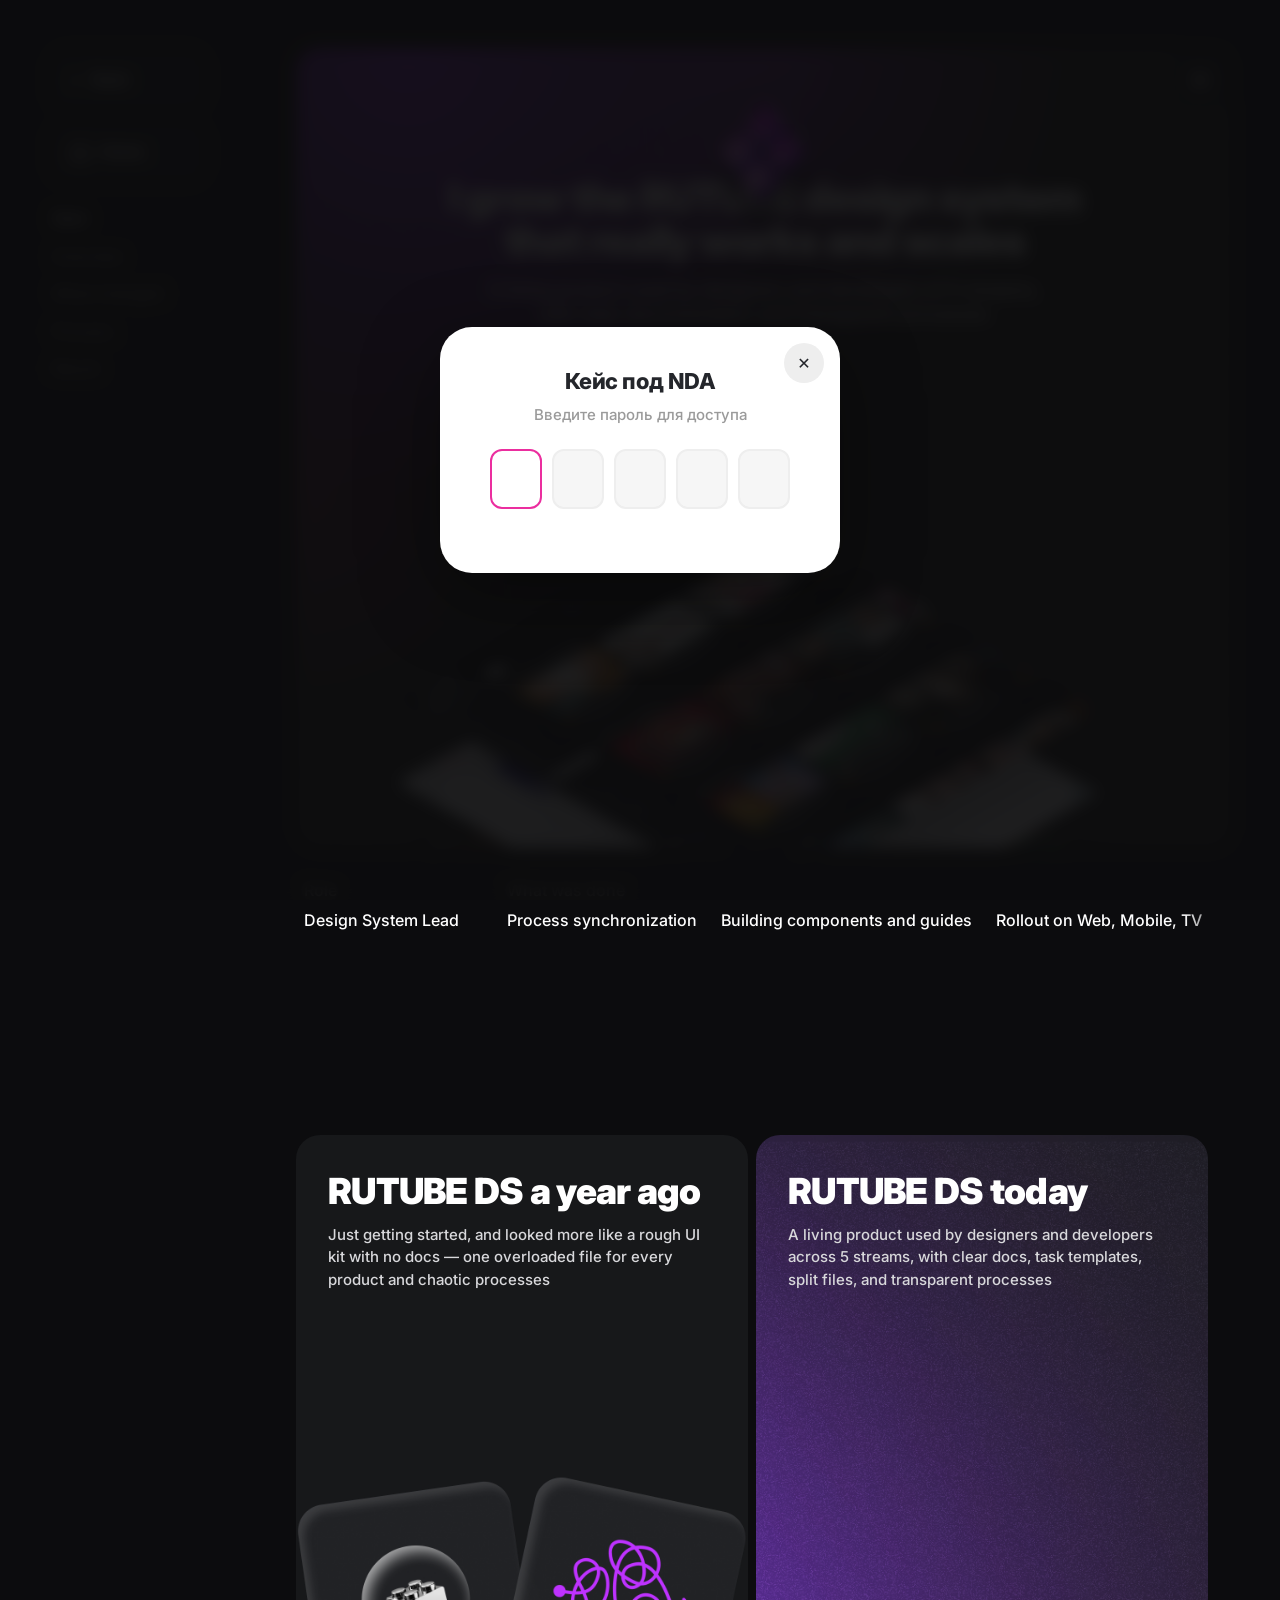
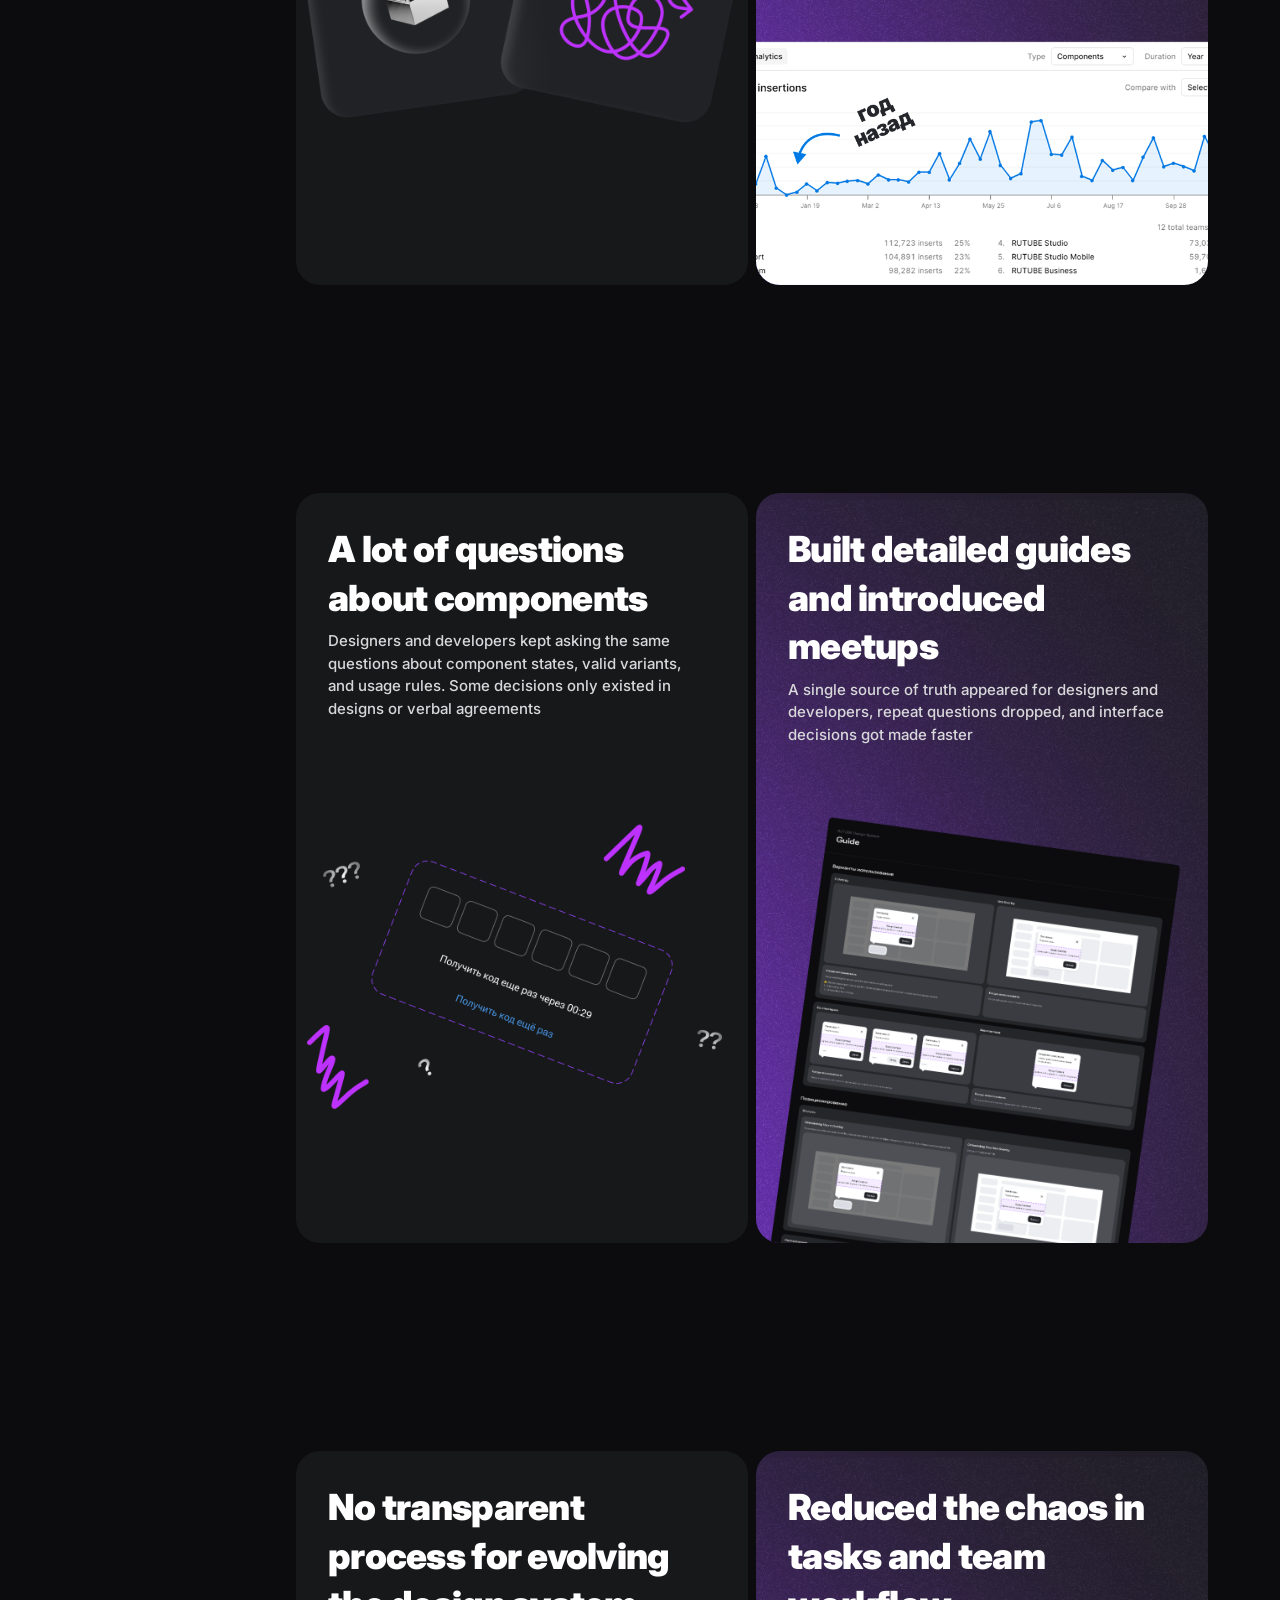
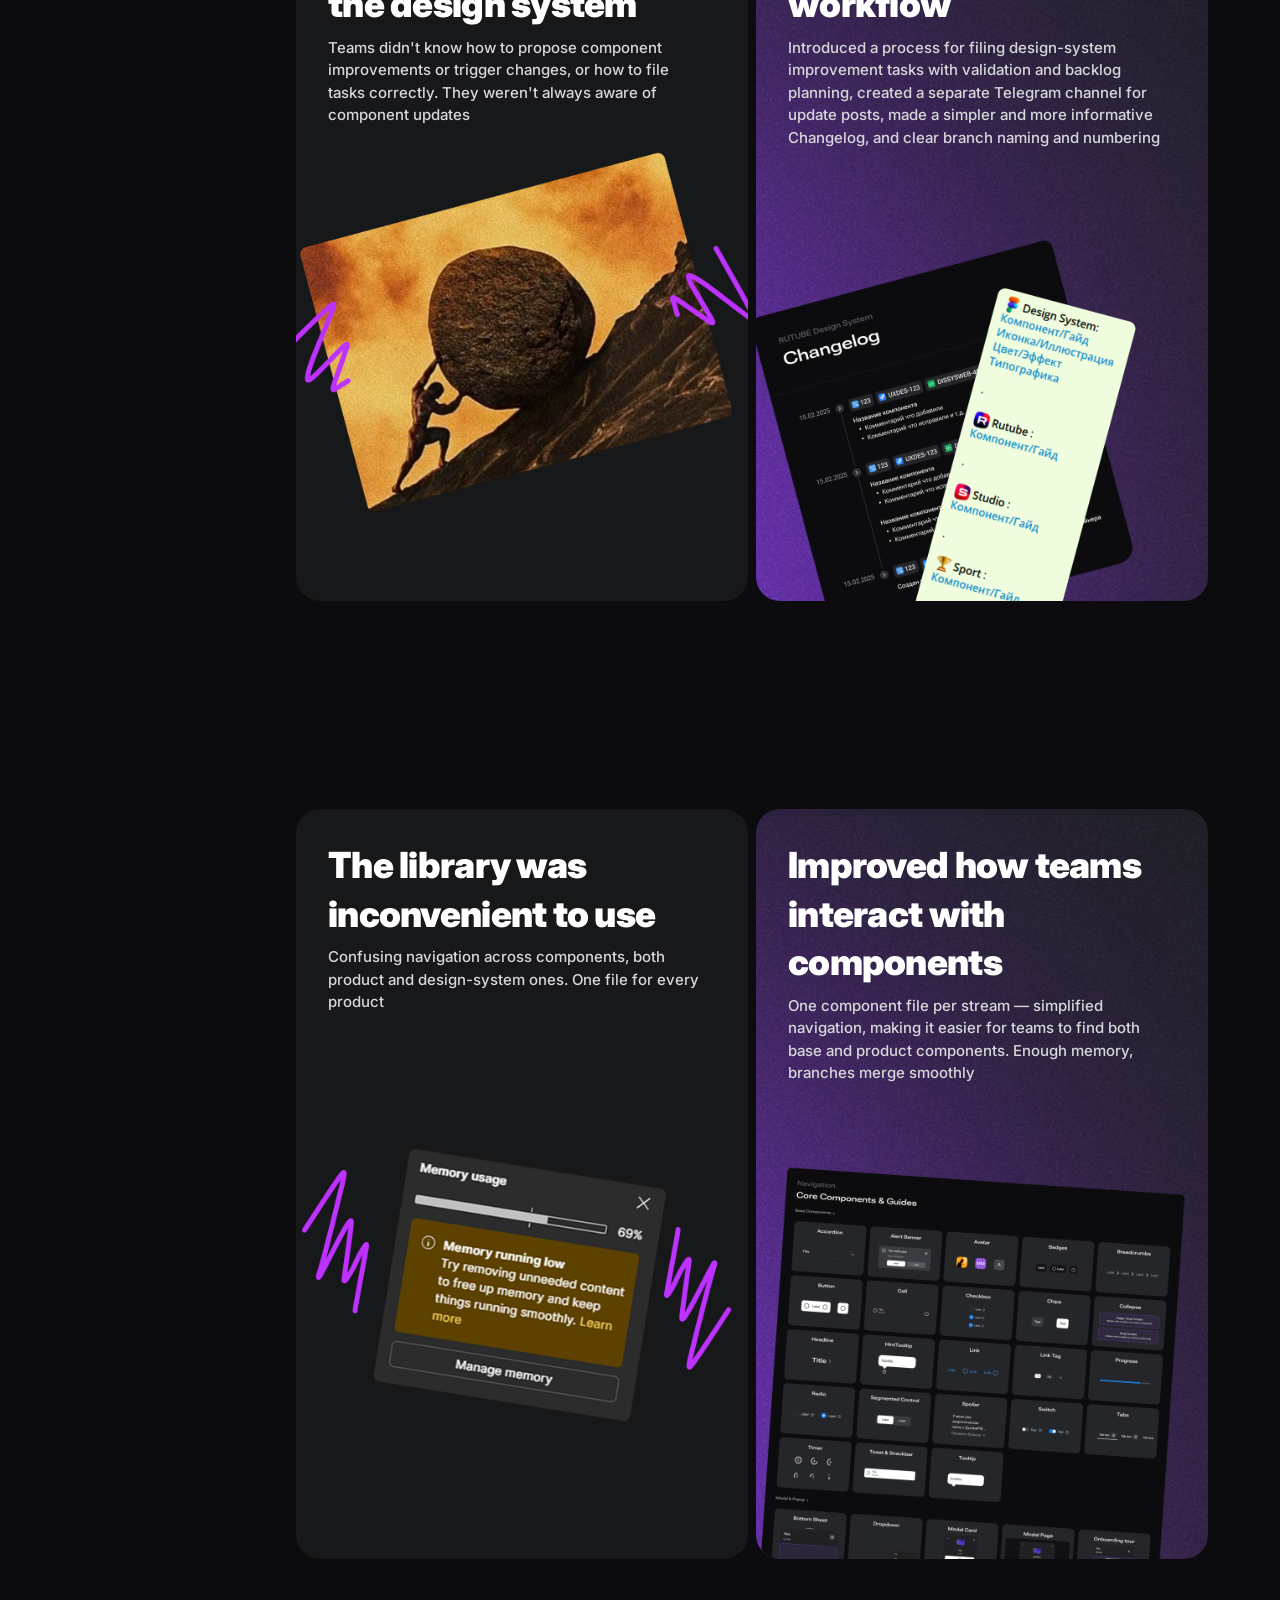
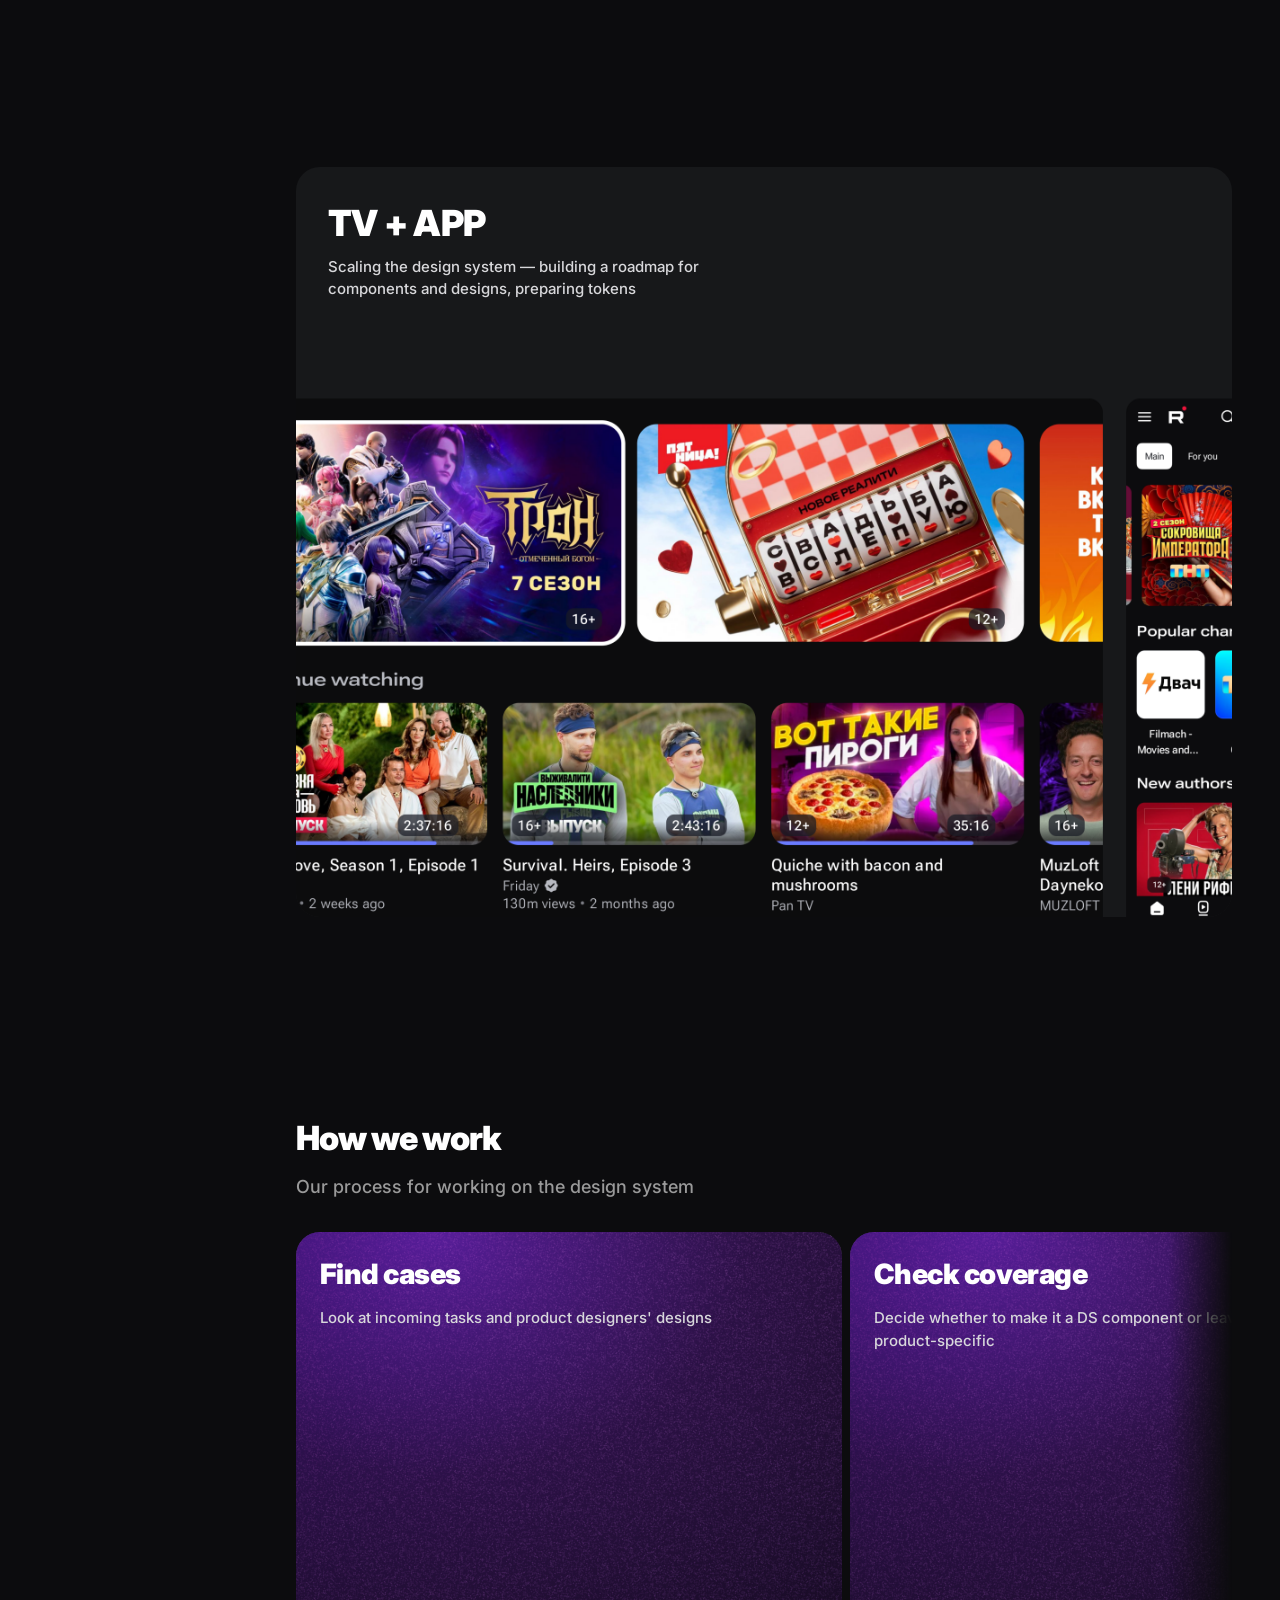
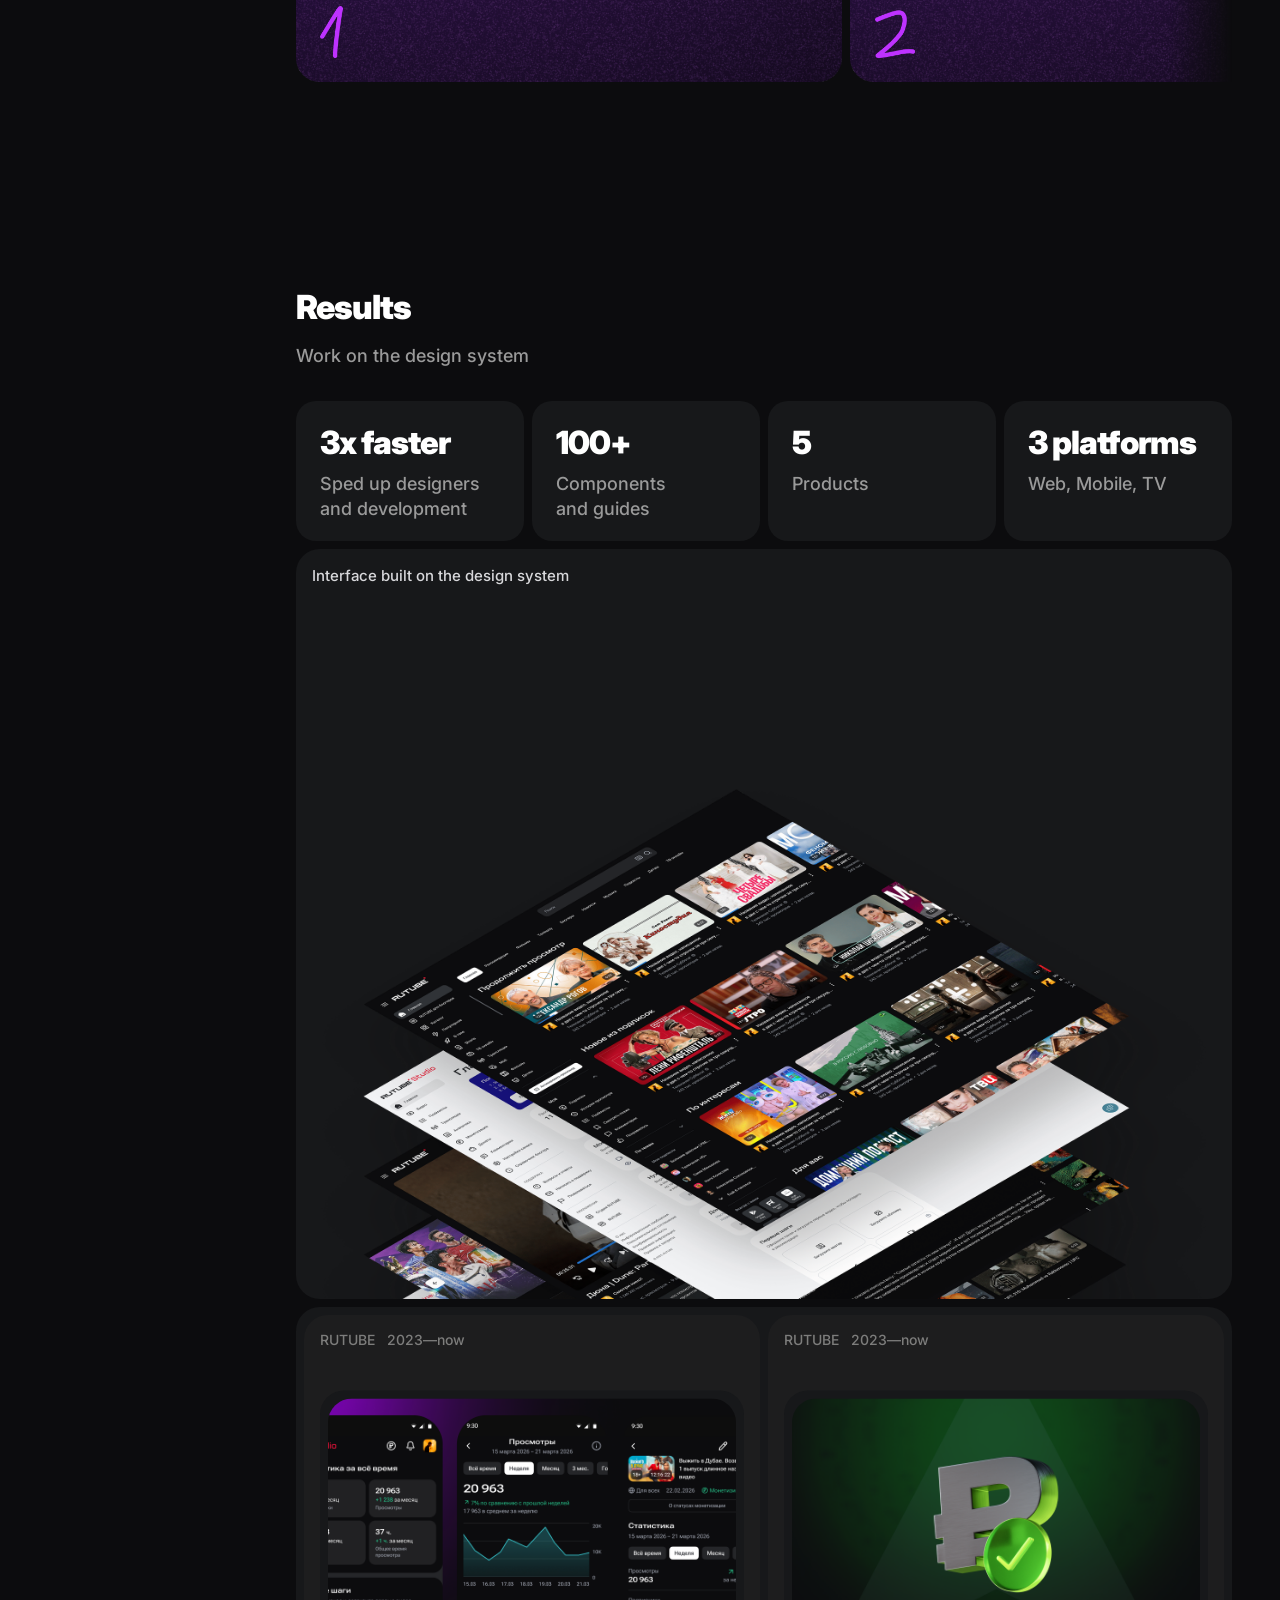
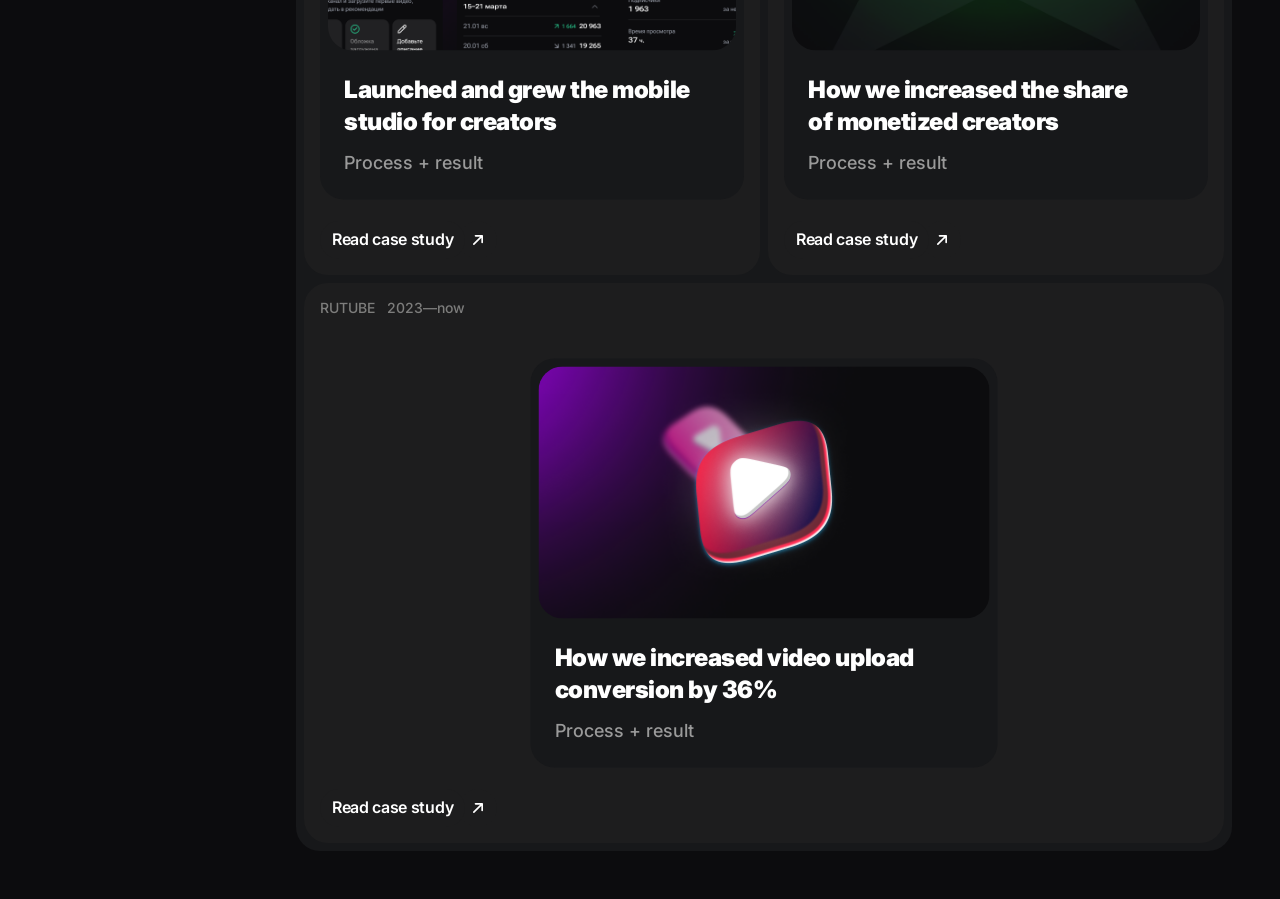
==== commit 98e09a85: "Bump script.js/styles.css cache-busting version The ?v= query added earlier was never bumped on subs" ====
--- a/design-system.html
+++ b/design-system.html
@@ -7,7 +7,7 @@
 <link rel="preconnect" href="https://fonts.googleapis.com">
 <link rel="preconnect" href="https://fonts.gstatic.com" crossorigin>
 <link href="https://fonts.googleapis.com/css2?family=Inter:wght@500;600;800;900&display=swap" rel="stylesheet">
-<link rel="stylesheet" href="styles.css?v=8fe42ce">
+<link rel="stylesheet" href="styles.css?v=de08505">
 </head>
 <body class="ds-page">
 
@@ -127,7 +127,7 @@
       <div class="panel tv">
         <h3>TV + APP</h3>
         <p>Масштабирование дизайн системы, строим роадмап по компонентам и макетам, готовим токены</p>
-        <img src="assets/TV + APP.png" data-en-src="assets/TV + APP_eng.png" alt="">
+        <img src="assets/TV_APP.png" data-en-src="assets/TV_APP_eng.png" alt="">
       </div>
     </div>
 
@@ -313,6 +313,6 @@
   </div>
 </div>
 
-<script src="script.js?v=8fe42ce"></script>
+<script src="script.js?v=de08505"></script>
 </body>
 </html>
--- a/styles.css
+++ b/styles.css
@@ -549,13 +549,18 @@
      one. The image itself is capped in absolute px (not %) since it has
      width:100%/height:auto and would otherwise scale with the panel's
      height instead of freeing up room for text. */
-  .compare-panels.card-slider .panel{ flex:0 0 88%; height:auto; min-height:420px; padding:20px 20px 360px; }
-  .compare-panels:not(.card-slider) .panel{ height:auto; min-height:420px; padding:20px 20px 360px; }
+  .compare-panels.card-slider .panel{ flex:0 0 88%; height:auto; min-height:224px; padding:20px 20px 308px; }
+  .compare-panels:not(.card-slider) .panel{ height:auto; min-height:224px; padding:20px 20px 308px; }
   .compare-panels .panel h3{ font-size:26px; }
-  .compare-panels:not(.result-preview) .panel img{ max-height:260px; }
+  .compare-panels:not(.result-preview) .panel img{ max-height:390px; }
+  /* TV + APP: block height halved, photo shrunk 1.3x from the last pass */
+  .compare-panels:not(.result-preview) .panel.tv{ min-height:0; padding-bottom:188px; }
+  .compare-panels:not(.result-preview) .panel.tv img{ max-height:163px; }
   /* "Интерфейс на дизайн системе" preview: block shrunk ×1.2, photo enlarged ×1.2 */
   .compare-panels.result-preview .panel{ height:350px; min-height:0; padding:17px; }
   .compare-panels.result-preview .panel img{ transform: scale(1.56); }
+  /* First "было/стало" pair: photo shifted down 15% of panel height */
+  .compare-panels#overview .panel img{ bottom:-15%; }
 }
 
 /* Modifier: dark variant of the metric tiles (used on design-system.html "Результаты") */
@@ -608,8 +613,10 @@
 /* ==========================================================================
    Sub-case cards (two teaser cards inside a case study)
    ========================================================================== */
-.teaser-row{ display:flex; gap:8px; }
+.teaser-row{ display:flex; flex-wrap:wrap; gap:8px; }
 .teaser-row:not(:first-child){ margin-top:8px; }
+.teaser-row .teaser-card{ flex:1 1 calc(50% - 4px); }
+.teaser-row .teaser-card:last-child:nth-child(odd){ flex-basis:100%; }
 .teaser-card{
   flex:1;
   background: var(--bg);
@@ -809,14 +816,18 @@
 .funnel{
   background: var(--surface);
   border-radius: var(--radius-lg);
-  padding:24px 16px 32px;
+  padding:16px 16px 32px;
   position:relative;
   overflow-x:auto;
   -webkit-overflow-scrolling:touch;
   scrollbar-width:none;
 }
 .funnel::-webkit-scrollbar{ display:none; }
-.funnel__label{ color:var(--muted); font-size:14px; margin:0 0 16px; position:sticky; left:16px; width:max-content; }
+.funnel__label{ color:var(--muted); font-size:14px; margin:0 0 16px; position:sticky; left:0; width:max-content; }
+/* result-preview's funnel__label doesn't scroll, so pin it at a fixed
+   16px inset (matching .teaser-card__meta) instead of inheriting the
+   surrounding panel's own padding, which varies by breakpoint */
+.result-preview .panel .funnel__label{ position:absolute; top:16px; left:16px; margin:0; }
 .funnel-row{ display:flex; justify-content:space-between; }
 .funnel-step{ display:flex; flex-direction:column; gap:8px; flex:0 0 180px; scroll-snap-align:start; }
 .funnel-step b{ font-weight:900; font-size:40px; letter-spacing:-.03em; }
@@ -1086,7 +1097,7 @@
   .stat-row.tiles .stat span{ white-space:normal; }
   .stat-scroll:has(.stat-row.tiles)::after{ content:none; }
 
-  .teaser-row{ flex-direction:column; }
+  .teaser-row .teaser-card{ flex-basis:100%; }
   .hide-mobile{ display:none; }
   .teaser-card{ min-height:0; padding-bottom:76px; }
   .teaser-card__inner{ position:static; transform:none; width:100%; margin-top:12px; }
@@ -1175,9 +1186,9 @@
 .shot-card{
   background:var(--surface);
   border-radius:24px;
-  padding:24px 16px 40px;
-}
-.shot-card__label{ color:var(--muted); font-size:14px; padding-left:8px; margin:0 0 32px; }
+  padding:16px 16px 40px;
+}
+.shot-card__label{ color:var(--muted); font-size:14px; margin:0 0 32px; }
 .shot-card .phone-item{ gap:16px; }
 .shot-card .phone-item img{ height:500px; border-radius:12px; }
 @media (max-width:1024px){ .shot-card .phone-item{ gap:12px; } .shot-card .phone-item img{ height:360px; border-radius:12px; } }
@@ -1335,3 +1346,64 @@
   .lightbox__next{ right:8px; }
   .lightbox__close{ width:40px; height:40px; top:12px; right:12px; }
 }
+
+/* ==========================================================================
+   NDA PASSWORD GATE — blocks case pages behind a 5-digit code
+   ========================================================================== */
+.pw-gate{
+  position:fixed; inset:0; z-index:200;
+  background:rgba(12,12,14,.92);
+  backdrop-filter: blur(8px);
+  -webkit-backdrop-filter: blur(8px);
+  display:flex; align-items:center; justify-content:center;
+  padding:24px;
+  font-family: var(--ff-body);
+  color: var(--ink);
+}
+.pw-gate__panel{
+  position:relative;
+  background:var(--surface);
+  border-radius: var(--radius-xl);
+  padding:40px 32px;
+  width:min(400px, 100%);
+  text-align:center;
+  box-shadow: 0 24px 80px rgba(0,0,0,.4);
+}
+.pw-gate__close{
+  position:absolute; top:16px; right:16px;
+  width:40px; height:40px; border-radius:50%; flex-shrink:0;
+  background:var(--surface-2); border:none; cursor:pointer;
+  font-size:16px; color:var(--ink); font-family:inherit;
+  display:flex; align-items:center; justify-content:center;
+}
+.pw-gate__panel h3{ font-weight:800; font-size:22px; letter-spacing:-.02em; margin:0 0 8px; }
+.pw-gate__panel p{ color:var(--muted); font-size:15px; margin:0 0 24px; }
+.pw-gate__cells{ display:flex; gap:10px; justify-content:center; }
+.pw-gate__cell{
+  width:52px; height:60px;
+  border-radius: var(--radius-sm);
+  border:2px solid var(--surface-2);
+  background:var(--bg);
+  text-align:center;
+  font-size:24px; font-weight:800; color:var(--ink);
+  font-family:inherit;
+  transition: border-color .15s ease, background .15s ease;
+}
+.pw-gate__cell:focus{ outline:none; border-color:var(--accent-pink); background:#fff; }
+.pw-gate__error{
+  color:#e5484d; font-size:14px; margin:16px 0 0; height:0; opacity:0;
+  transition: opacity .15s ease;
+}
+.pw-gate__error.is-visible{ height:auto; opacity:1; }
+.pw-gate__panel.shake{ animation: pwGateShake .4s ease; }
+@keyframes pwGateShake{
+  0%, 100%{ transform:translateX(0); }
+  20%{ transform:translateX(-8px); }
+  40%{ transform:translateX(8px); }
+  60%{ transform:translateX(-6px); }
+  80%{ transform:translateX(6px); }
+}
+@media (max-width:480px){
+  .pw-gate__cell{ width:44px; height:52px; font-size:20px; }
+  .pw-gate__cells{ gap:8px; }
+}
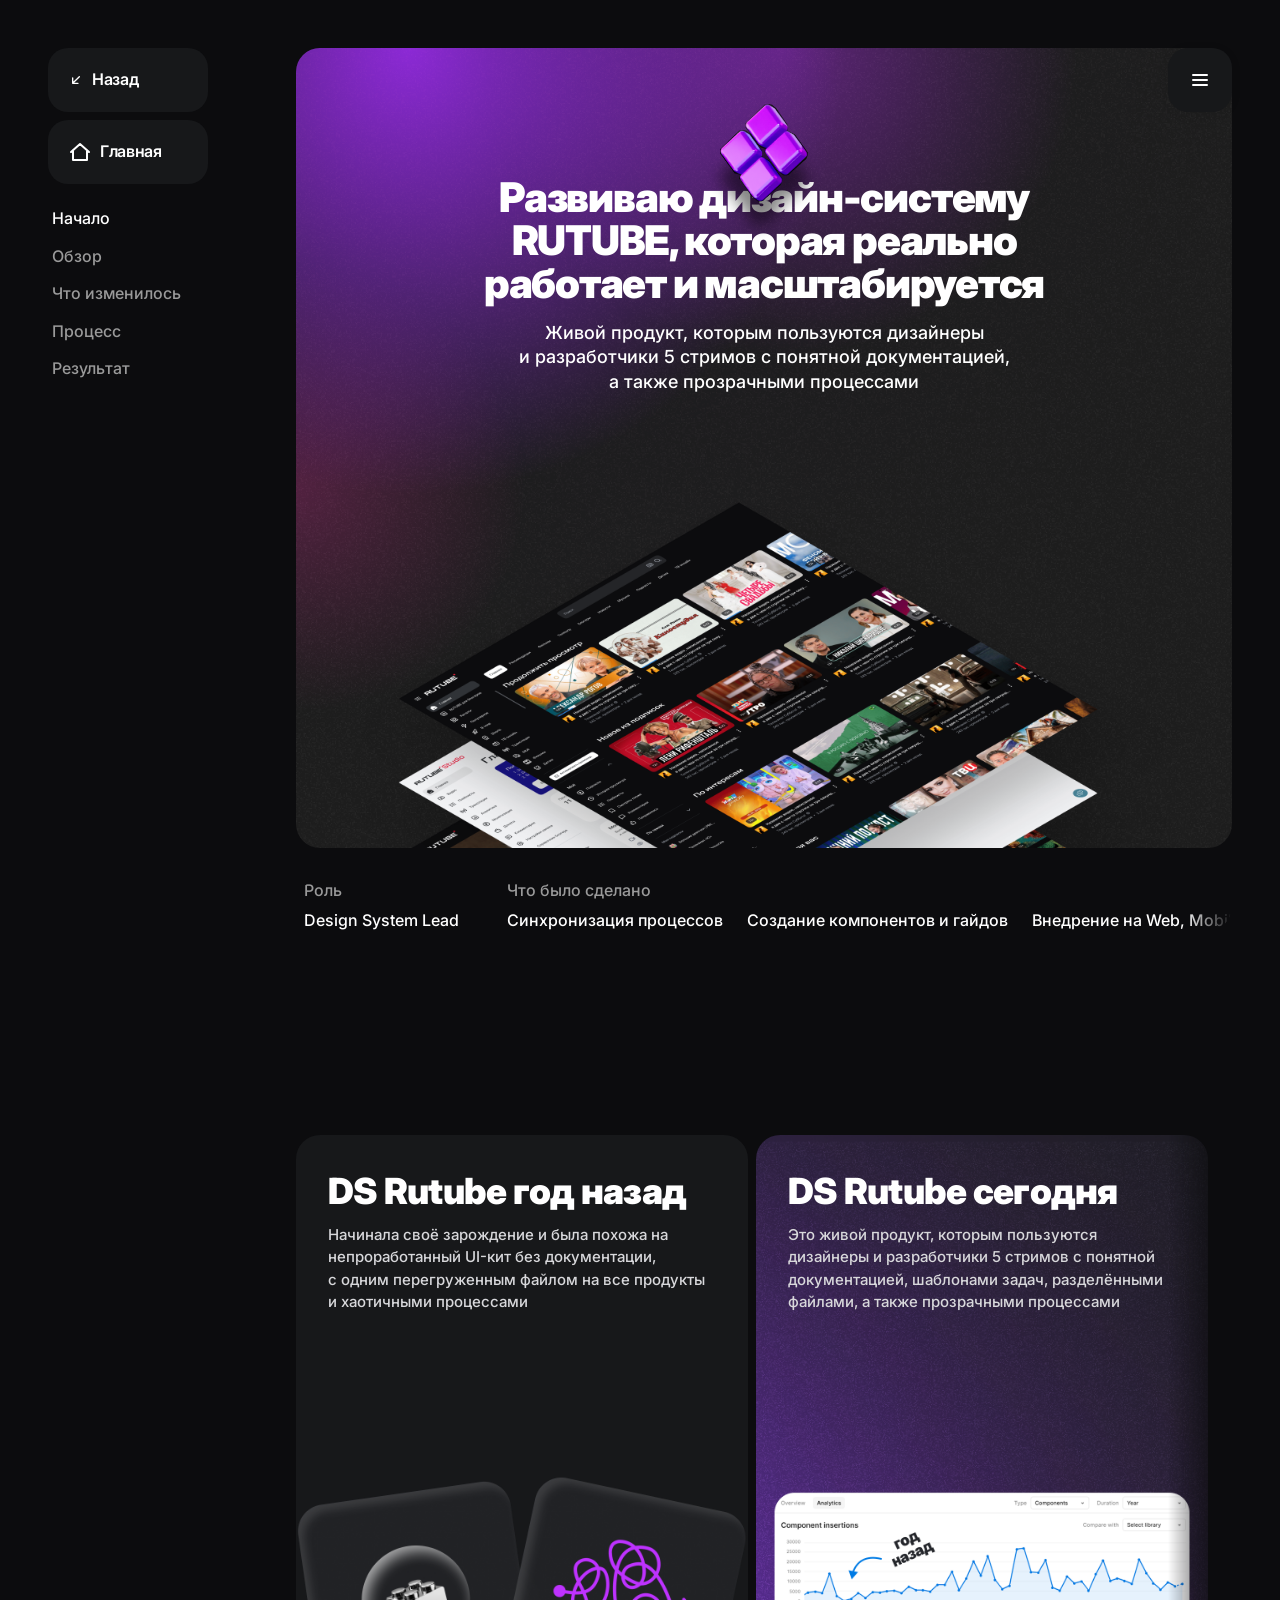
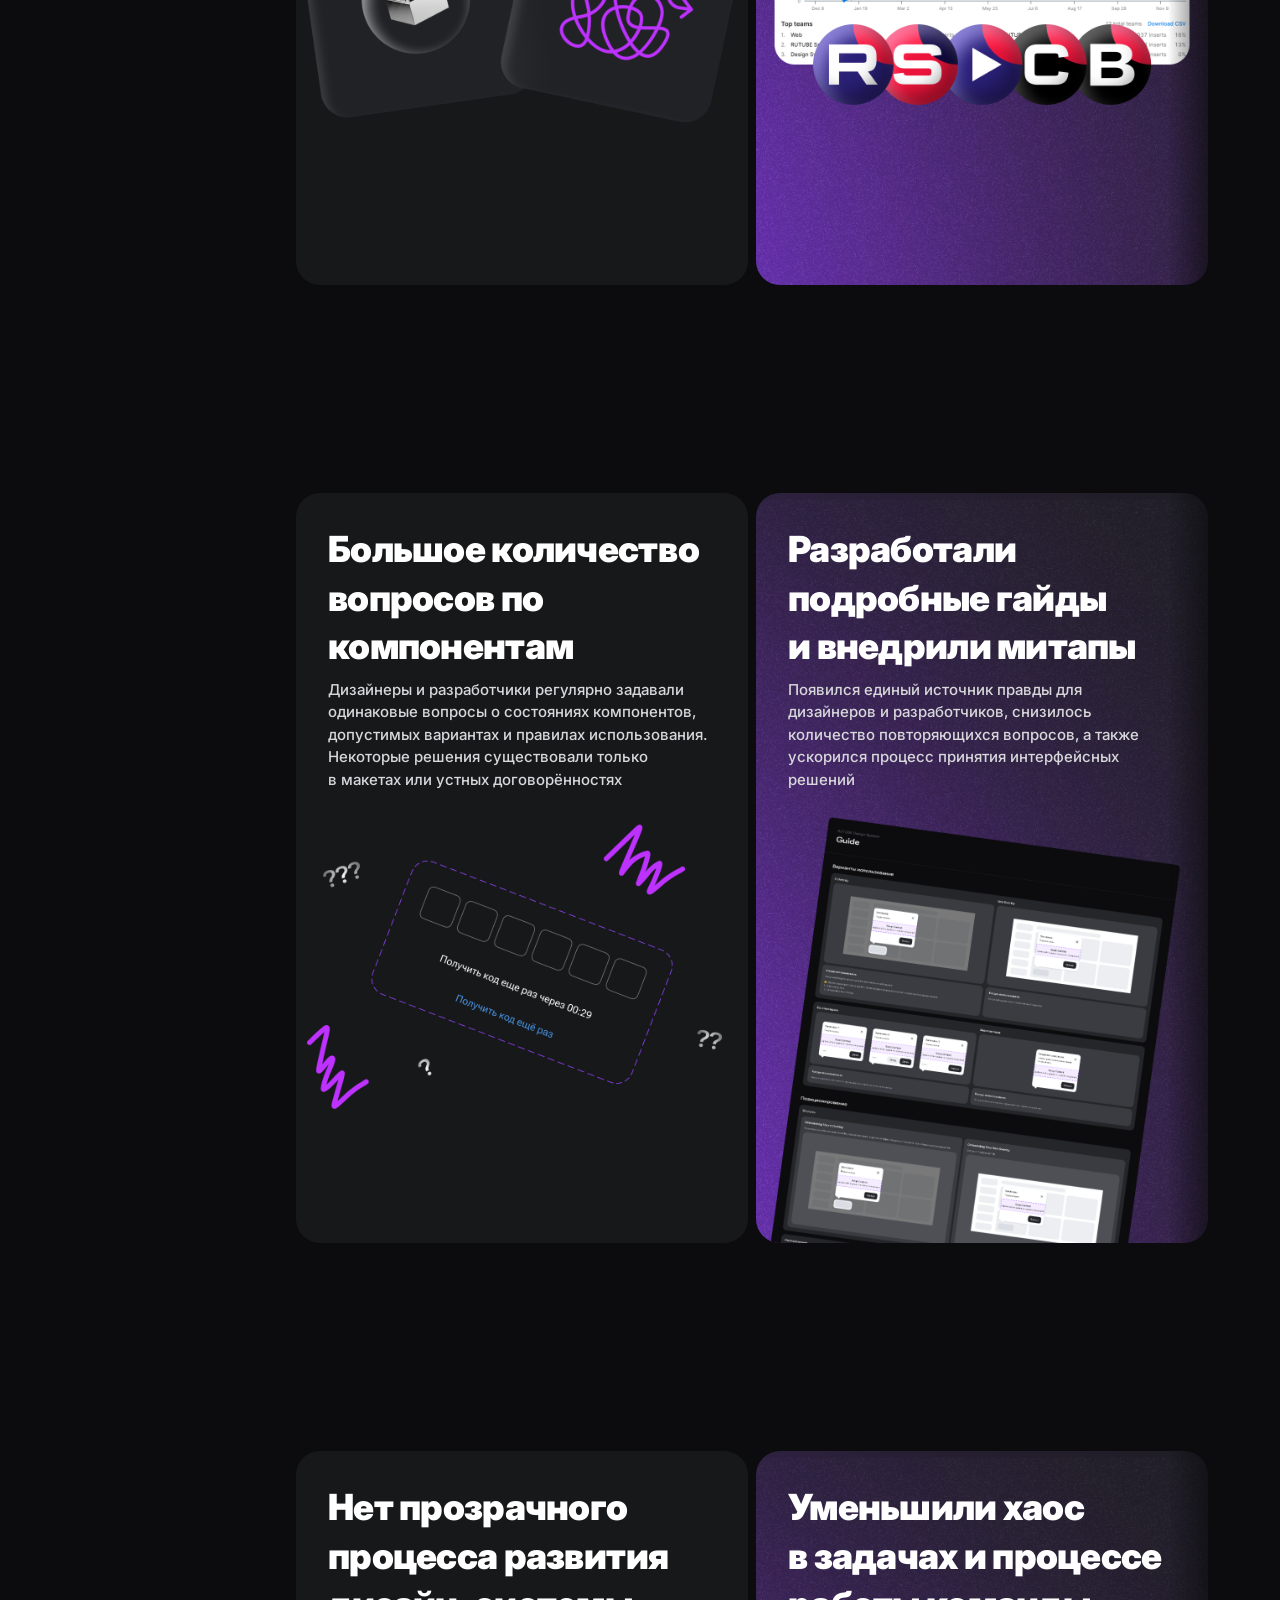
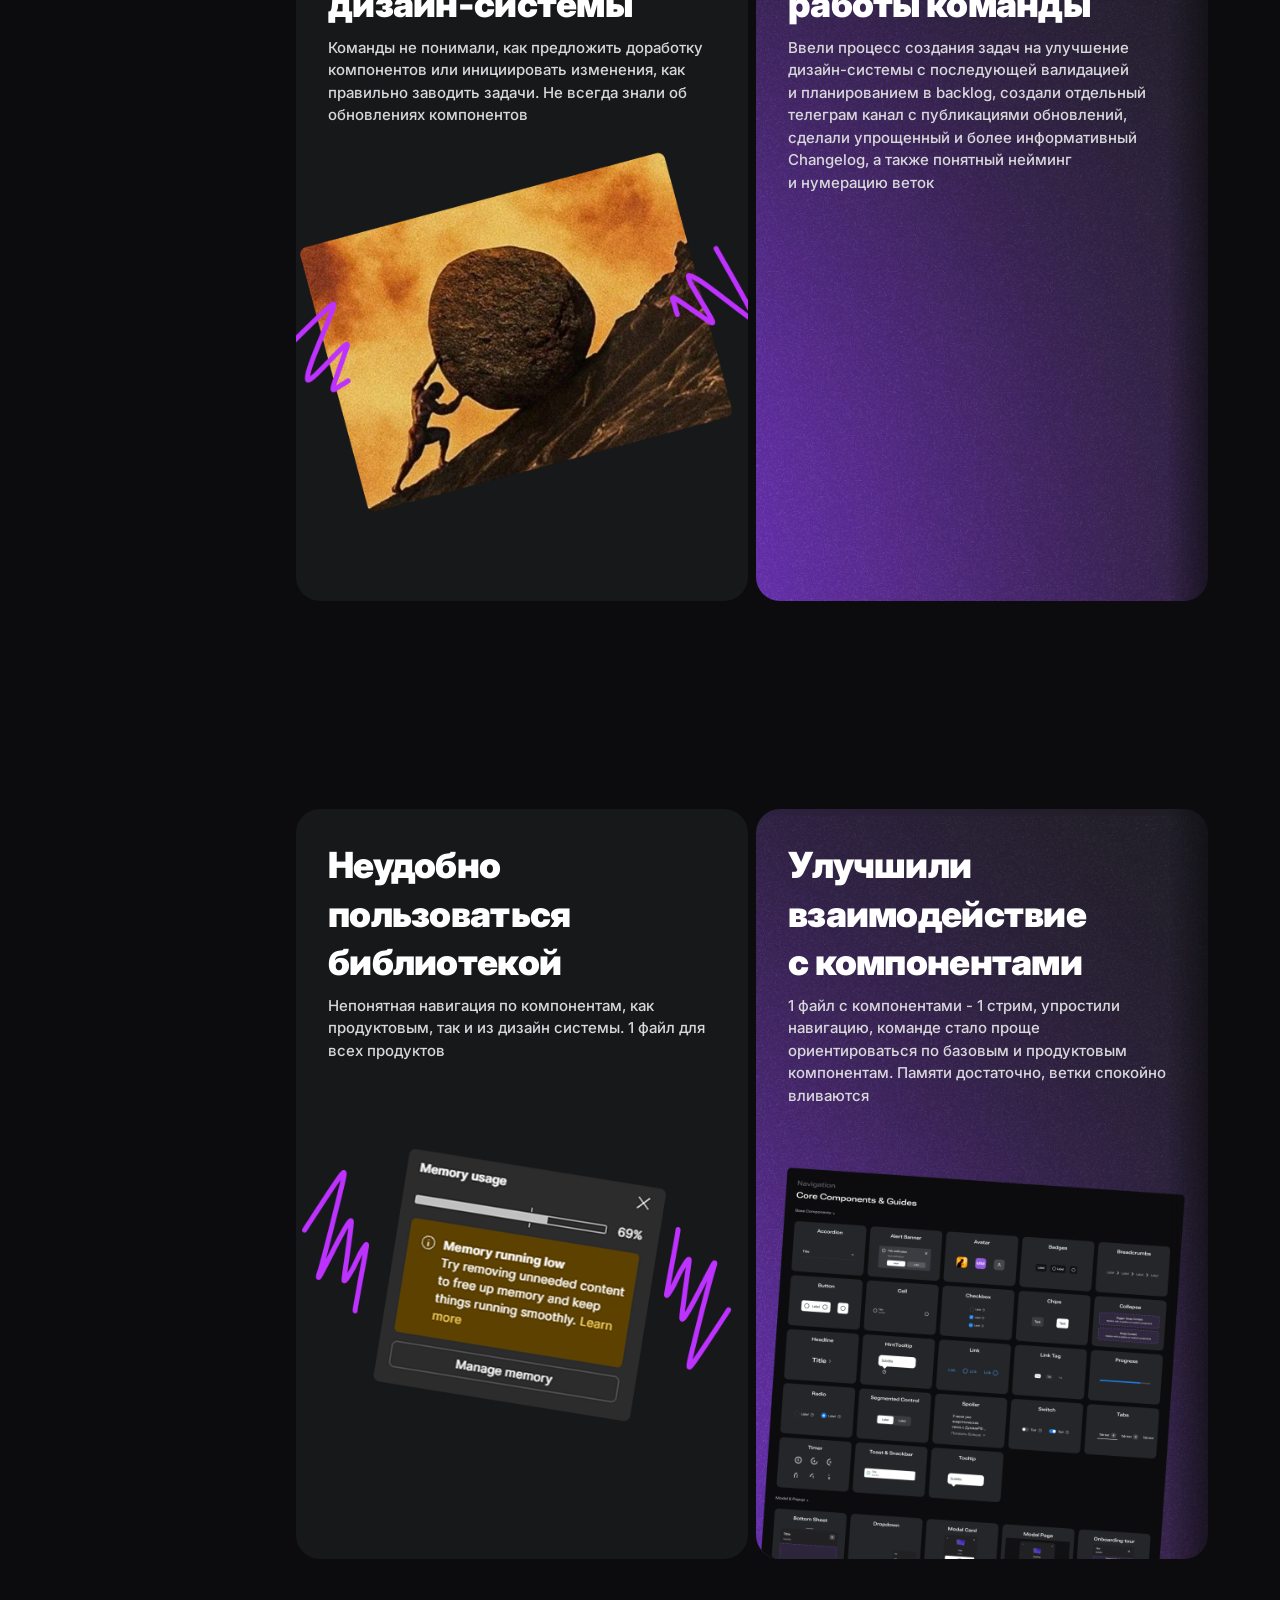
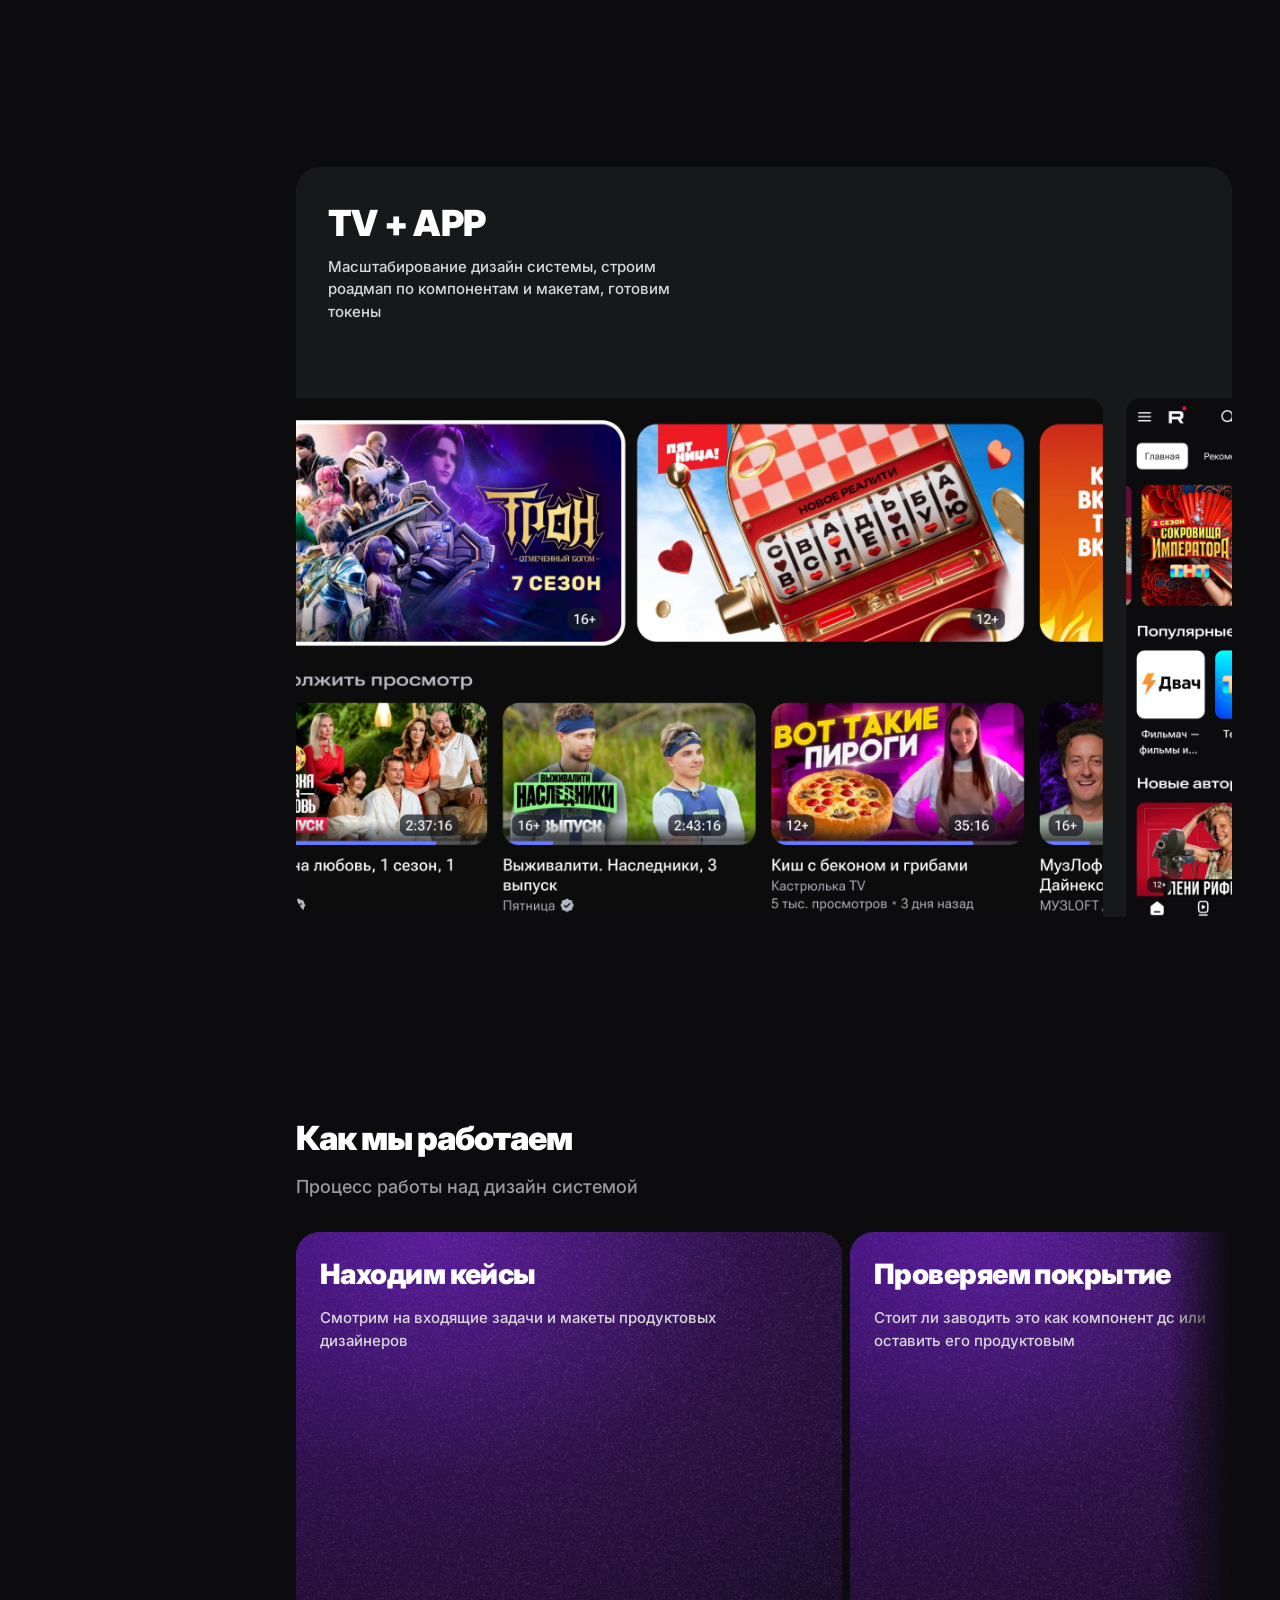
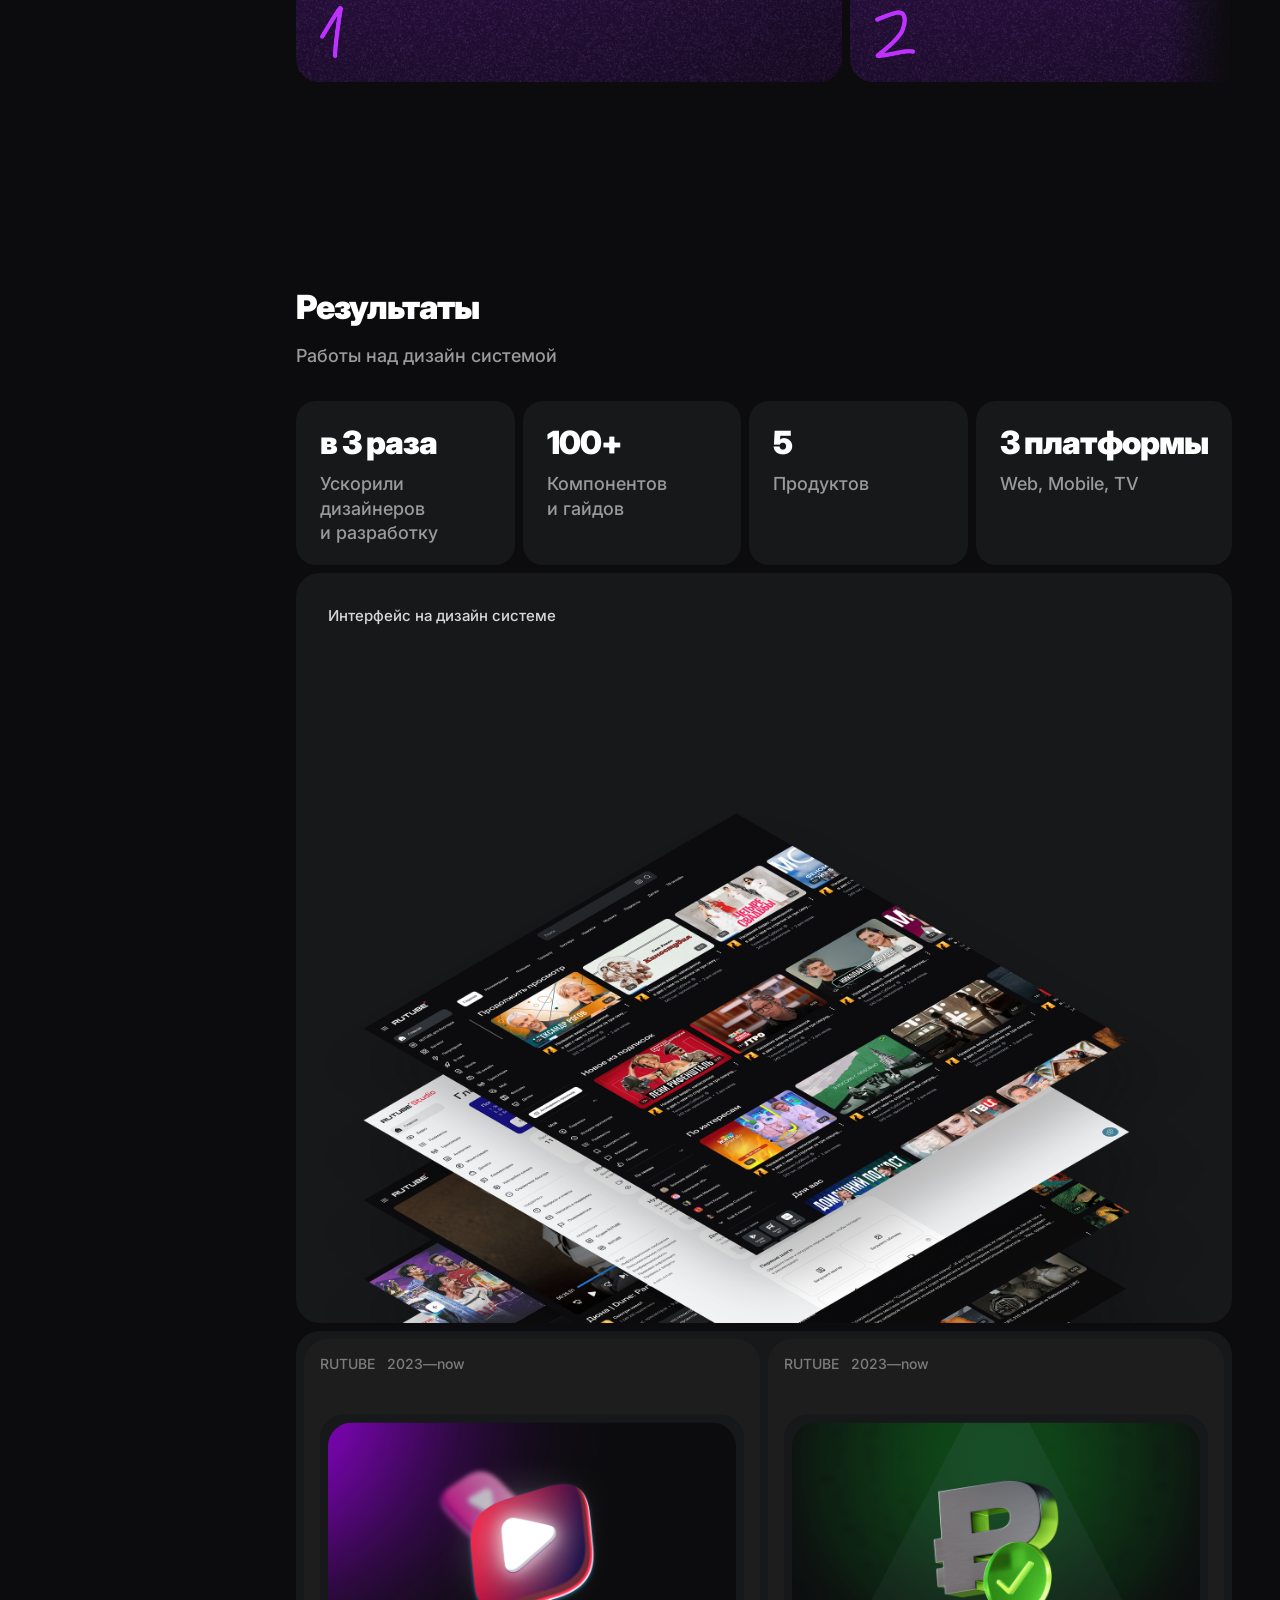
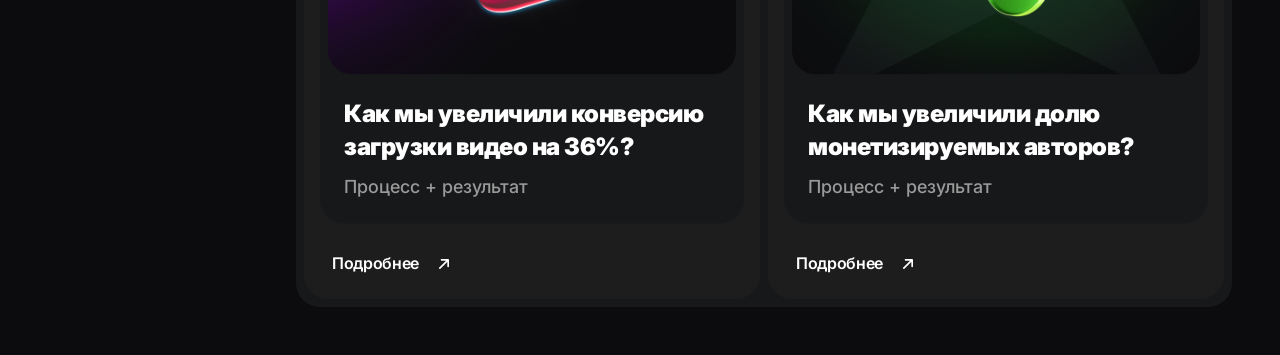
==== commit 6ae06a7f: "Merge remote-tracking branch 'origin/master'" ====
--- a/design-system.html
+++ b/design-system.html
@@ -7,7 +7,7 @@
 <link rel="preconnect" href="https://fonts.googleapis.com">
 <link rel="preconnect" href="https://fonts.gstatic.com" crossorigin>
 <link href="https://fonts.googleapis.com/css2?family=Inter:wght@500;600;800;900&display=swap" rel="stylesheet">
-<link rel="stylesheet" href="styles.css?v=de08505">
+<link rel="stylesheet" href="styles.css?v=fed64cf">
 </head>
 <body class="ds-page">
 
@@ -49,7 +49,7 @@
         <h1>Развиваю дизайн-систему RUTUBE, которая реально работает и масштабируется</h1>
         <p class="sub">Живой продукт, которым пользуются дизайнеры и разработчики 5 стримов с понятной документацией, а также прозрачными процессами</p>
       </div>
-      <img class="case-hero__preview" src="assets/Превью первый блок.png" alt="RUTUBE — интерфейс на дизайн-системе">
+      <img class="case-hero__preview" src="assets/Превью первый блок.png" data-en-src="assets/eng/Preview_1_eng.png" alt="RUTUBE — интерфейс на дизайн-системе">
     </section>
 
     <section class="info-row plain">
@@ -80,7 +80,7 @@
       <div class="panel violet">
         <h3>DS Rutube сегодня</h3>
         <p>Это живой продукт, которым пользуются дизайнеры и разработчики 5 стримов с понятной документацией, шаблонами задач, разделёнными файлами, а также прозрачными процессами</p>
-        <img src="assets/DS Rutube сегодня.png" data-en-src="assets/DS Rutube сегодня_1_eng.png" alt="">
+        <img src="assets/DS Rutube сегодня.png" data-en-src="assets/eng/DS Rutube сегодня_1_eng.png" alt="">
       </div>
     </div>
 
@@ -93,7 +93,7 @@
       <div class="panel violet">
         <h3>Разработали подробные гайды и внедрили митапы</h3>
         <p>Появился единый источник правды для дизайнеров и разработчиков, снизилось количество повторяющихся вопросов, а также ускорился процесс принятия интерфейсных решений</p>
-        <img src="assets/Make guides.png" alt="">
+        <img src="assets/Разработали подробные гайды и внедрили митапы.png" alt="">
       </div>
     </div>
 
@@ -106,7 +106,7 @@
       <div class="panel violet">
         <h3>Уменьшили хаос в задачах и процессе работы команды</h3>
         <p>Ввели процесс создания задач на улучшение дизайн-системы с последующей валидацией и планированием в backlog, создали отдельный телеграм канал с публикациями обновлений, сделали упрощенный и более информативный Changelog, а также понятный нейминг и нумерацию веток</p>
-        <img src="assets/Reduce chaos.png" alt="">
+        <img src="assets/Уменьшили хаос в задачах и процессе работы команды.png" alt="">
       </div>
     </div>
 
@@ -119,7 +119,7 @@
       <div class="panel violet">
         <h3>Улучшили взаимодействие с компонентами</h3>
         <p>1 файл с компонентами - 1 стрим, упростили навигацию, команде стало проще ориентироваться по базовым и продуктовым компонентам. Памяти достаточно, ветки спокойно вливаются</p>
-        <img src="assets/Improve components.png" alt="">
+        <img src="assets/Улучшили взаимодействие с компонентами.png" alt="">
       </div>
     </div>
 
@@ -127,7 +127,7 @@
       <div class="panel tv">
         <h3>TV + APP</h3>
         <p>Масштабирование дизайн системы, строим роадмап по компонентам и макетам, готовим токены</p>
-        <img src="assets/TV_APP.png" data-en-src="assets/TV_APP_eng.png" alt="">
+        <img src="assets/TV + APP.png" data-en-src="assets/eng/TV + APP_eng.png" alt="">
       </div>
     </div>
 
@@ -190,7 +190,7 @@
       <div class="stat"><b>3 платформы</b><span>Web, Mobile, TV</span></div>
     </div>
 
-    <div class="compare-panels result-preview">
+    <div class="compare-panels">
       <div class="panel tv">
         <p class="funnel__label" style="margin:0">Интерфейс на дизайн системе</p>
         <img src="assets/Превью последний блок.png" alt="">
@@ -202,15 +202,15 @@
         <div class="teaser-card">
           <div class="teaser-card__meta"><span>RUTUBE</span><span>2023—now</span></div>
           <div class="teaser-card__inner">
-            <div class="teaser-card__media"><img src="assets/Mobile studio_Thumbnail.png" alt=""></div>
+            <div class="teaser-card__media"><img src="assets/Video_Thumbnail.png" alt=""></div>
             <div>
-              <h4>Запустили и развили мобильную студию для авторов</h4>
+              <h4>Как мы увеличили конверсию загрузки видео на 36%?</h4>
               <p class="desc" style="margin-top:12px">Процесс + результат</p>
             </div>
           </div>
           <div class="teaser-card__cta">
-            <a class="btn-pill" href="studio.html">
-              <span class="pill">Читать кейс</span>
+            <a class="btn-pill" href="video.html">
+              <span class="pill">Подробнее</span>
               <span class="pill-icon"><svg width="20" height="20" viewBox="0 0 24 24" fill="none"><path d="M7 17L17 7M17 7H9M17 7V15" stroke="currentColor" stroke-width="2" stroke-linecap="round" stroke-linejoin="round"/></svg></span>
             </a>
           </div>
@@ -226,29 +226,13 @@
           </div>
           <div class="teaser-card__cta">
             <a class="btn-pill" href="monetization.html">
-              <span class="pill">Читать кейс</span>
+              <span class="pill">Подробнее</span>
               <span class="pill-icon"><svg width="20" height="20" viewBox="0 0 24 24" fill="none"><path d="M7 17L17 7M17 7H9M17 7V15" stroke="currentColor" stroke-width="2" stroke-linecap="round" stroke-linejoin="round"/></svg></span>
             </a>
           </div>
         </div>
-        <div class="teaser-card">
-          <div class="teaser-card__meta"><span>RUTUBE</span><span>2023—now</span></div>
-          <div class="teaser-card__inner">
-            <div class="teaser-card__media"><img src="assets/Video_Thumbnail.png" alt=""></div>
-            <div>
-              <h4>Как мы увеличили конверсию загрузки видео на 36%?</h4>
-              <p class="desc" style="margin-top:12px">Процесс + результат</p>
-            </div>
-          </div>
-          <div class="teaser-card__cta">
-            <a class="btn-pill" href="video.html">
-              <span class="pill">Читать кейс</span>
-              <span class="pill-icon"><svg width="20" height="20" viewBox="0 0 24 24" fill="none"><path d="M7 17L17 7M17 7H9M17 7V15" stroke="currentColor" stroke-width="2" stroke-linecap="round" stroke-linejoin="round"/></svg></span>
-            </a>
-          </div>
-        </div>
-      </div>
-</section>
+      </div>
+    </section>
 
   </main>
 </div>
@@ -313,6 +297,6 @@
   </div>
 </div>
 
-<script src="script.js?v=de08505"></script>
+<script src="script.js?v=fed64cf"></script>
 </body>
 </html>
